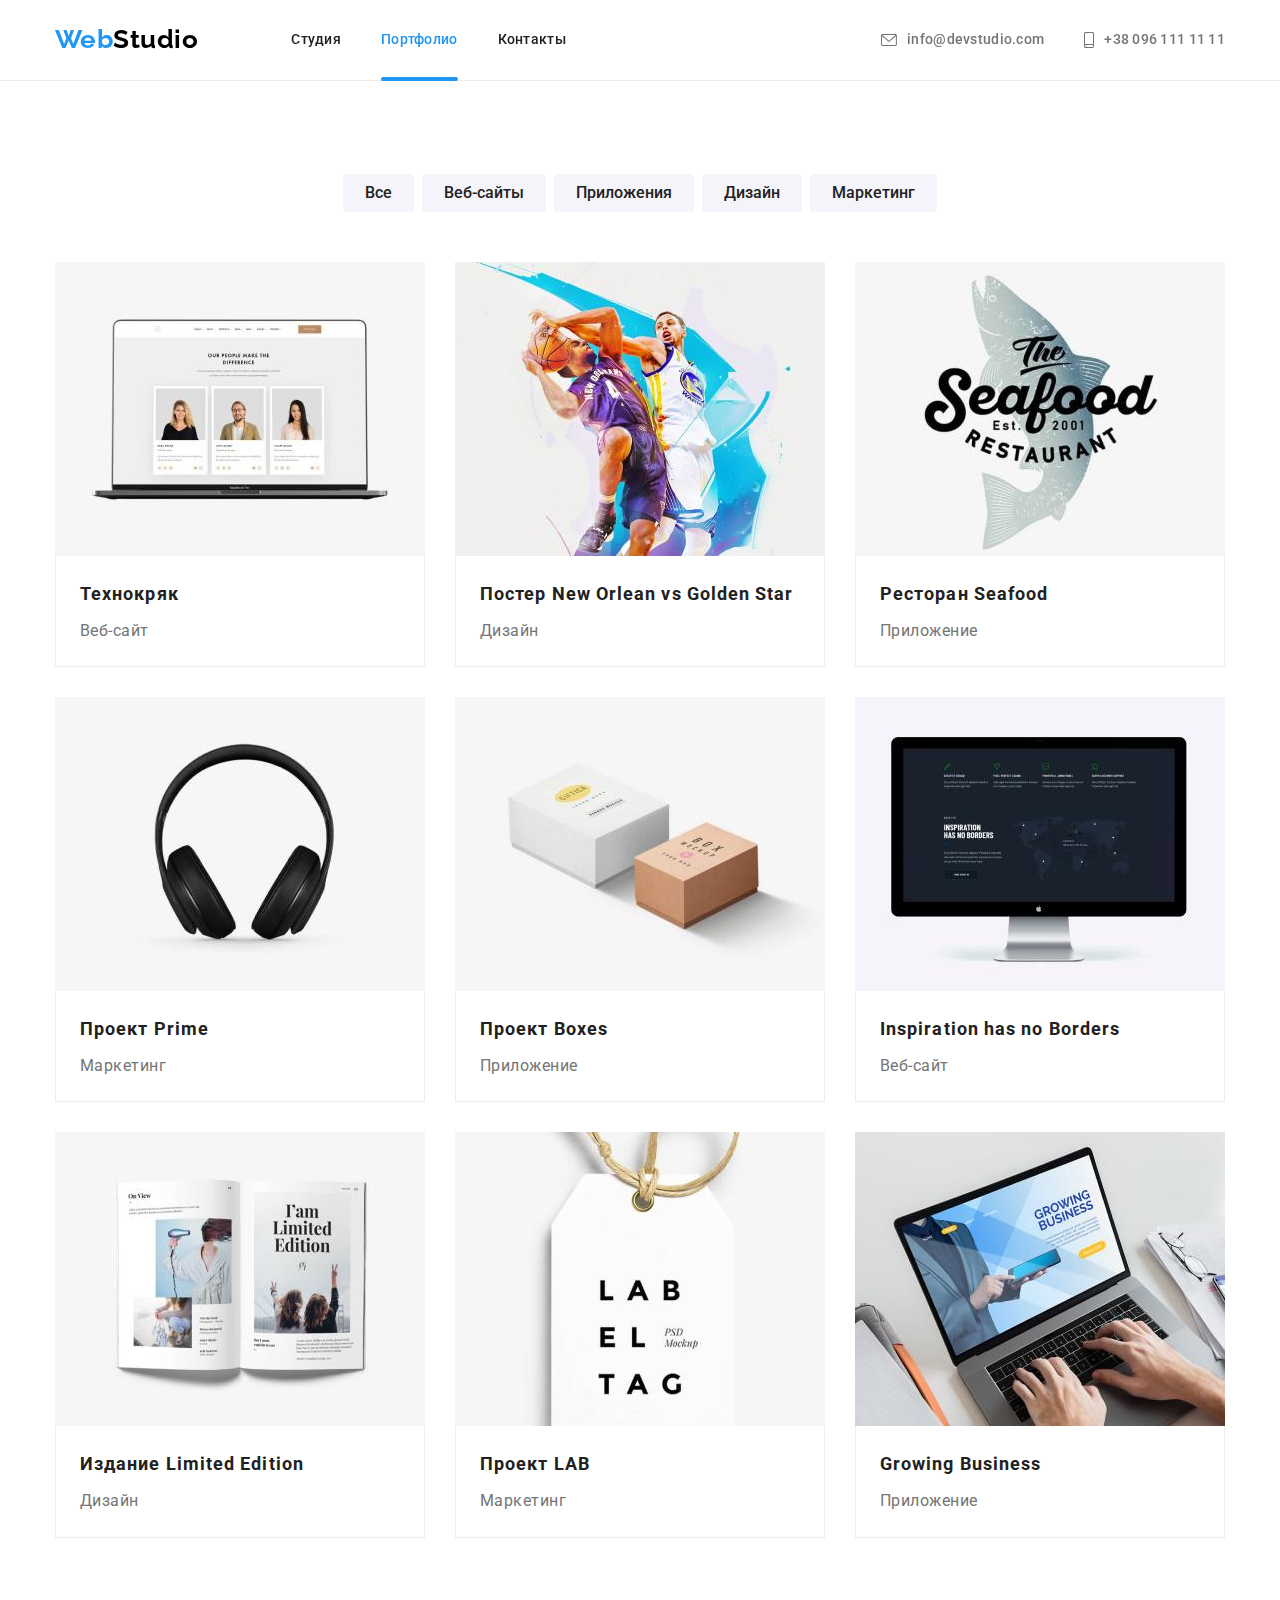
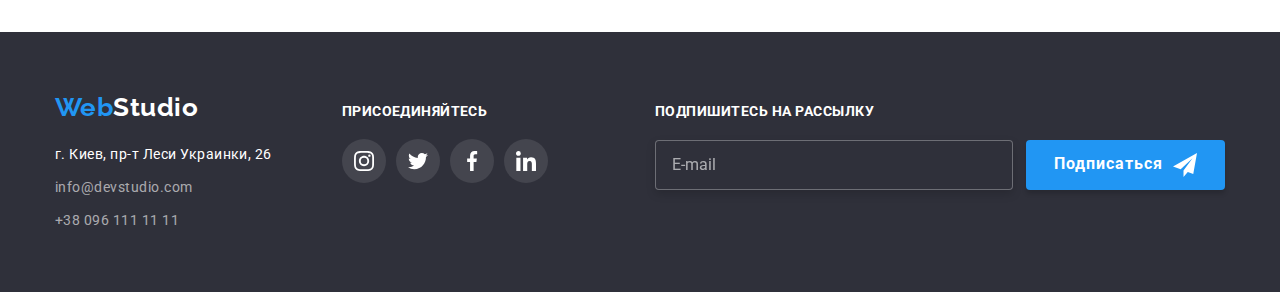
==== portfolio.html @ 8db992fd "Initial commit" ====
<!DOCTYPE html>
<html lang="ru">

<head>
    <meta charset="UTF-8" />
    <meta name="viewport" content="width=device-width, initial-scale=1.0" />
    <title>Web Studio</title>
    <!-- Сначала шрифт, потом нормализатор -->
    <link rel="stylesheet"
        href="https://fonts.googleapis.com/css2?family=Raleway:wght@700&family=Roboto:wght@400;500;700;900&display=swap">
    <link rel="stylesheet"
        href="https://cdnjs.cloudflare.com/ajax/libs/modern-normalize/1.0.0/modern-normalize.min.css" />
    <!-- Потом ваши стили -->
    <link rel="stylesheet" href="./css/common.css">
</head>

<body class="page">
    <!--шапка сайта-->
    <header class="header">
        <div class="container-section nav-section">
            <a href="/index.html" lang="en" class="logo"><span class="logo-span">Web</span>Studio</a>
            <nav class="nav-list">
                <ul class="list site-nav">
                    <li class=" nav-item"><a href="./index.html" class="link animation">Студия</a></li>
                    <li class=" nav-item"><a href="./portfolio.html" class="link animation  current">Портфолио</a></li>
                    <li class=" nav-item"><a href="#" class="link animation">Контакты</a></li>
                </ul>
            </nav>
            <ul class="list auth-nav">
                <li class=" auth-item">
                    <a href="mailto:info@devstudio.com" target="_blank" class="link animation ">
                        <svg class="nav-under-icon" width="16" height="12">
                            <use href="./images/icons.svg#icon-mail"></use>
                        </svg>info&#64devstudio.com</a>
                </li>
                <li class=" auth-item">
                    <a href="tel:+380961111111" target="_blank" class="link animation">
                        <svg class="nav-under-icon" width="10" height="16">
                            <use href="./images/icons.svg#icon-smartphone"></use>
                        </svg>+38 096 111 11 11</a>
                </li>
            </ul>
        </div>
    </header>
    <main>
        <!-- job-options -->
        <section class="job section">
            <!-- спрятать -->
            <h1 class="visually-hidden">job-options</h1>
            <div class="job container-section">
                <ul class="job-list list ">
                    <li class="job-icon"><button type="button"
                            class="button job-option port-btn-animation ">Все</button></li>
                    <li class="job-icon"><button type="button"
                            class="button job-option animation port-btn-animation">Веб-сайты</button>
                    </li>
                    <li class="job-icon"><button type="button"
                            class="button job-option animation port-btn-animation">Приложения</button>
                    </li>
                    <li class="job-icon"><button type="button"
                            class="button job-option animation port-btn-animation">Дизайн</button>
                    </li>
                    <li class="job-icon"><button type="button"
                            class="button job-option animation port-btn-animation">Маркетинг</button>
                    </li>
                </ul>
                <!-- развернутый список -->
                <ul class="job-full list ">
                    <li class="job-full-icon">
                        <a class="job-list-link" href="#">
                            <div class="job-action-thumb">
                                <img class="job-action-picture" src="./images/portfolio/9.jpg" alt="Технокряк"
                                    width="370" height="294">
                                <div class="job-action-product">
                                    <p class="job-action-text">
                                        Ресурс предлагает комплексные предложения с разным уровнем функционала и
                                        сервисов.
                                        Все это позволит посетителю получить
                                        исчерпывающие сведения о компании или частном лице.
                                    </p>
                                </div>
                            </div>
                            <div class="job-full-undertext job-before-fu">
                                <h2 class="job-list-title">Технокряк</h2>
                                <p class="job-list-text">Веб-сайт</p>
                            </div>
                        </a>
                    </li>
                    <li class="job-full-icon">
                        <a class="job-list-link" href="#">
                            <div class="job-action-thumb">
                                <img class="job-action-picture" src="./images/portfolio/1.jpg" alt="Технокряк"
                                    width="370" height="294">
                                <div class="job-action-product">
                                    <p class="job-action-text">
                                        Ресурс предлагает комплексные предложения с разным уровнем функционала и
                                        сервисов.
                                        Все это позволит посетителю получить
                                        исчерпывающие сведения о компании или частном лице.
                                    </p>
                                </div>
                            </div>
                            <div class="job-full-undertext">
                                <h2 class="job-list-title">Постер New Orlean vs Golden Star</h2>
                                <p class="job-list-text">Дизайн</p>
                            </div>
                        </a>
                    </li>
                    <li class="job-full-icon">
                        <a class="job-list-link" href="#">
                            <div class="job-action-thumb">
                                <img class="job-action-picture" src="./images/portfolio/2.jpg" alt="Технокряк"
                                    width="370" height="294">
                                <div class="job-action-product">
                                    <p class="job-action-text">
                                        Ресурс предлагает комплексные предложения с разным уровнем функционала и
                                        сервисов.
                                        Все это позволит посетителю получить
                                        исчерпывающие сведения о компании или частном лице.
                                    </p>
                                </div>
                            </div>
                            <div class="job-full-undertext">
                                <h2 class="job-list-title">Ресторан Seafood</h2>
                                <p class="job-list-text">Приложение</p>
                            </div>
                        </a>
                    </li>
                    <li class="job-full-icon">
                        <a class="job-list-link" href="#">
                            <div class="job-action-thumb">
                                <img class="job-action-picture" src="./images/portfolio/3.jpg" alt="Технокряк"
                                    width="370" height="294">
                                <div class="job-action-product">
                                    <p class="job-action-text">
                                        Ресурс предлагает комплексные предложения с разным уровнем функционала и
                                        сервисов.
                                        Все это позволит посетителю получить
                                        исчерпывающие сведения о компании или частном лице.
                                    </p>
                                </div>
                            </div>
                            <div class="job-full-undertext">
                                <h2 class="job-list-title">Проект Prime</h2>
                                <p class="job-list-text">Маркетинг</p>
                            </div>

                        </a>
                    </li>
                    <li class="job-full-icon">
                        <a class="job-list-link" href="#">
                            <div class="job-action-thumb">
                                <img class="job-action-picture" src="./images/portfolio/4.jpg" alt="Технокряк"
                                    width="370" height="294">
                                <div class="job-action-product">
                                    <span class="job-action-text">
                                        Ресурс предлагает комплексные предложения с разным уровнем функционала и
                                        сервисов.
                                        Все это позволит посетителю получить
                                        исчерпывающие сведения о компании или частном лице.
                                    </span>
                                </div>
                            </div>
                            <div class="job-full-undertext">
                                <h2 class="job-list-title">Проект Boxes</h2>
                                <p class="job-list-text">Приложение</p>
                            </div>

                        </a>
                    </li>
                    <li class="job-full-icon">
                        <a class="job-list-link" href="#">
                            <div class="job-action-thumb">
                                <img class="job-action-picture" src="./images/portfolio/5.jpg" alt="Технокряк"
                                    width="370" height="294">
                                <div class="job-action-product">
                                    <p class="job-action-text">
                                        Ресурс предлагает комплексные предложения с разным уровнем функционала и
                                        сервисов.
                                        Все это позволит посетителю получить
                                        исчерпывающие сведения о компании или частном лице.
                                    </p>
                                </div>
                            </div>
                            <div class="job-full-undertext">
                                <h2 class="job-list-title">Inspiration has no Borders</h2>
                                <p class="job-list-text">Веб-сайт</p>
                            </div>

                        </a>
                    </li>
                    <li class="job-full-icon">
                        <a class="job-list-link" href="#">
                            <div class="job-action-thumb">
                                <img class="job-action-picture" src="./images/portfolio/6.jpg" alt="Технокряк"
                                    width="370" height="294">
                                <div class="job-action-product">
                                    <p class="job-action-text">
                                        Ресурс предлагает комплексные предложения с разным уровнем функционала и
                                        сервисов.
                                        Все это позволит посетителю получить
                                        исчерпывающие сведения о компании или частном лице.
                                    </p>
                                </div>
                            </div>
                            <div class="job-full-undertext">
                                <h2 class="job-list-title">Издание Limited Edition</h2>
                                <p class="job-list-text">Дизайн</p>
                            </div>

                        </a>
                    </li>
                    <li class="job-full-icon">
                        <a class="job-list-link" href="#">
                            <div class="job-action-thumb">
                                <img class="job-action-picture" src="./images/portfolio/7.jpg" alt="Технокряк"
                                    width="370" height="294">
                                <div class="job-action-product">
                                    <p class="job-action-text">
                                        Ресурс предлагает комплексные предложения с разным уровнем функционала и
                                        сервисов.
                                        Все это позволит посетителю получить
                                        исчерпывающие сведения о компании или частном лице.
                                    </p>
                                </div>
                            </div>
                            <div class="job-full-undertext">
                                <h2 class="job-list-title">Проект LAB</h2>
                                <p class="job-list-text">Маркетинг</p>
                            </div>

                        </a>
                    </li>
                    <li class="job-full-icon">
                        <a class="job-list-link" href="#">
                            <div class="job-action-thumb">
                                <img class="job-action-picture" src="./images/portfolio/8.jpg" alt="Технокряк"
                                    width="370" height="294">
                                <div class="job-action-product">
                                    <p class="job-action-text">
                                        Ресурс предлагает комплексные предложения с разным уровнем функционала и
                                        сервисов.
                                        Все это позволит посетителю получить
                                        исчерпывающие сведения о компании или частном лице.
                                    </p>
                                </div>
                            </div>
                            <div class="job-full-undertext">
                                <h2 class="job-list-title">Growing Business</h2>
                                <p class="job-list-text">Приложение</p>
                            </div>

                        </a>
                    </li>
                </ul>
            </div>
        </section>
    </main>
    <footer class="footer">
        <div class="container-section footer-section">
            <div class="footer-adress-group">
                <a href="/index.html" lang="en" class="footer-logo"><span class="logo-span">Web</span>Studio</a>
                <address class="footer-adress">
                    <ul class="list">
                        <li class="footer-item"><a href="https://cutt.ly/HHQWCcf" rel="noopener noreferrer"
                                target="_blank" class="map adress">г.
                                Киев, пр-т Леси Украинки, 26</a></li>
                        <li class="footer-item"><a href="mailto:info@devstudio.com" target="_blank" lang="en"
                                class="adress">
                                info&#64devstudio.com
                            </a></li>
                        <li class="footer-item"><a href="tel:+380961111111" target="_blank" class="adress"> +38 096 111
                                11
                                11 </a></li>
                    </ul>
                </address>
            </div>
            <div class="footer-socials-group">
                <h2 class="footer-title">присоединяйтесь</h2>
                <ul class="socials-list list">
                    <li class="socials-item">
                        <a class="socials-link footer-link bg-animation" href="">
                            <svg class="socials-icon footer-icon" width="20" height="20">
                                <use href="./images/icons.svg#icon-instagram"></use>
                            </svg>
                        </a>
                    </li>
                    <li class="socials-item">
                        <a class="socials-link footer-link bg-animation" href="">
                            <svg class="socials-icon footer-icon" width="20" height="20">
                                <use href="./images/icons.svg#icon-twitter"></use>
                            </svg>
                        </a>
                    </li>
                    <li class="socials-item">
                        <a class="socials-link footer-link bg-animation" href="">
                            <svg class="socials-icon footer-icon" width="20" height="20">
                                <use href="./images/icons.svg#icon-facebook"></use>
                            </svg>
                        </a>
                    </li>
                    <li class="socials-item">
                        <a class="socials-link footer-link bg-animation" href="">
                            <svg class="socials-icon footer-icon" width="20" height="20">
                                <use href="./images/icons.svg#icon-linkedin"></use>
                            </svg>
                        </a>
                    </li>
                </ul>
            </div>
            <div class="action-form">
                <div class="action-form-field">
                    <label class="action-form-label" for="mail">Подпишитесь на рассылку</label>
                    <input class="action-form-mail" type="email" name="mail" id="mail" placeholder="E-mail">
                </div>
                <button class="action-form-btn bg-animation" type="submit">Подписаться</button>
            </div>
        </div>
    </footer>
</body>

</html>
---- css/common.css ----
:root {
  --main-text-color: #212121;
  --low-text-color: #757575;
  --accent-bgc: #2196f3;
  --button-hover: #188ce8;
  --accent-color: #ffffff;
  --team-bgc: #f5f4fa;
  --hero-footer-color: #2f303a;
  --header-top-collor: #c4c4c4;
  --border-job-icon: #eeeeee;
  --border-header: #ececec;
  --bgc-undericon: rgb(33, 150, 243);
  --action-portfolio-text: rgb(33, 150, 243, 0.9);
  --icon-cl: #afb1b8;

  --padding-top: 80px;

  --transition-timing-function: 500ms cubic-bezier(0.4, 0, 0.2, 1);
}

h1,
h2,
h3,
p {
  margin-top: 0;
  margin-bottom: 0;
}

img,
svg {
  display: block;
}
.page {
  color: var(--main-text-color);
  font-family: Roboto, sans-serif;
  letter-spacing: 0.03em;
  /* fixed position */
  padding-top: var(--padding-top);
}
.section {
  padding: 94px 0;
}
.container-section {
  padding: 0 15px;
  margin: 0 auto;

  width: 1200px;
  /* outline: 2px solid #188ce8; */
}

.list {
  list-style: none;
  padding: 0;
  margin: 0;
}

.button {
  border: 1px;
  cursor: pointer;
  border-radius: 4px;
  font-size: 16px;
}
.animation {
  transition: color var(--transition-timing-function);
}
.border-animation {
  transition: border-color var(--transition-timing-function);
}
.bg-animation {
  transition: background-color var(--transition-timing-function);
}
.svg-animation {
  transition: fill var(--transition-timing-function);
}

.port-btn-animation {
  transition: color var(--transition-timing-function), box-shadow var(--transition-timing-function),
    background-color var(--transition-timing-function);
}
/* header */
.header {
  border-bottom: 1px solid var(--border-header);

  /* position fixed try */
  position: fixed;
  min-width: var(--padding-top);
  left: 50%;
  top: 0;
  transform: translateX(-50%);
  width: 100%;
  z-index: 1;
  background-image: repeating-radial-gradient(
    circle,
    rgba(255, 255, 255, 0.4),
    rgba(255, 255, 255, 0.4) 20px,
    rgba(255, 255, 255, 0.3) 20px,
    rgba(255, 255, 255, 0.3) 40px
  );
  /* background-color: rgba(255, 255, 255, 0.5); */
}
.nav-section {
  display: flex;
  align-items: center;
  margin: 0 auto;
}

.logo {
  text-decoration: none;
  padding: 24px 0;
  margin-right: 93px;

  color: #000000;
  font-family: Raleway;
  font-weight: 700;
  font-size: 26px;
  line-height: 1.2;
}

.logo-span {
  color: var(--accent-bgc);
}

.site-nav {
  display: flex;
  margin: 0;
  padding: 22px 0;
}

.nav-item:not(:last-child),
.auth-item:not(:last-child) {
  margin-right: 40px;
}

.site-nav .link {
  position: relative;
  display: block;
  padding: 10px 0;

  color: var(--main-text-color);
  letter-spacing: 0.02em;
  font-weight: 500;
  font-size: 14px;
  line-height: 1.14;
  text-decoration: none;
}
.site-nav .link:hover,
.site-nav .link:focus {
  color: var(--accent-bgc);
}

.site-nav .link.current {
  color: var(--accent-bgc);
}

.site-nav .link.current::after {
  content: '';
  position: absolute;
  display: block;
  left: 0;
  bottom: -23px;

  width: 100%;
  height: 4px;
  border-radius: 2px;
  background-color: var(--accent-bgc);
}
.auth-nav {
  display: flex;
  margin: 0;
  margin-left: auto;
  padding: 22px 0;
}

.auth-nav .link {
  display: flex;
  align-items: center;
  padding: 10px 0;

  color: var(--low-text-color);
  letter-spacing: 0.02em;
  font-weight: 500;
  font-size: 14px;
  line-height: 1.14;
  text-decoration: none;
}

.nav-under-icon {
  display: block;
  margin-right: 10px;
  fill: currentColor;
}
.auth-nav .link:hover .nav-under-icon,
.auth-nav .link:focus .nav-under-icon {
  fill: var(--accent-bgc);
}
.auth-nav .link:hover,
.auth-nav .link:focus {
  color: var(--accent-bgc);
}

/* hero */

.hero {
  height: 600px;
  max-width: 1600px;
  margin: 0 auto;
  padding: 200px 0;
  background-color: var(--hero-footer-color);
  background-image: linear-gradient(to right, rgba(47, 48, 58, 0.4), rgba(47, 48, 58, 0.4)),
    url(../images/hero-img.jpg);
  background-position: center;
  background-size: cover;
}

.hero-title {
  width: 696px;
  margin: 0 auto;
  margin-bottom: 30px;

  color: var(--accent-color);
  font-weight: 900;
  font-size: 44px;
  line-height: 1.36;
  text-transform: uppercase;
  text-align: center;
}
.hero-button {
  display: flex;
  margin: 0 auto;
  text-align: center;
  position: relative;
  overflow: hidden;

  letter-spacing: 0.06em;
  padding: 10px 32px;
  padding-left: 0;
  color: var(--accent-color);
  background-color: var(--accent-bgc);
  font-weight: 700;
  line-height: 1.9;
}

.hero-button:hover,
.hero-button:focus {
  background-color: var(--button-hover);
}

.hero-button::before,
.hero-button::after {
  content: '';
  display: inline-block;
  transition: transform var(--transition-timing-function);

  width: 32px;
  height: 32px;
  background-size: contain;
  perspective: 600px;
}
.hero-button::before {
  background-image: url(../images/main-button-icons/hipster.svg);
  margin: 0 10px;
  transition-delay: 100ms;
  transform: translateY(0) rotateX(0);
}
.hero-button:hover::before,
.hero-button:focus::before {
  transform: translateY(-50px) rotateX(360deg);
}

.hero-button::after {
  position: absolute;
  top: 50%;
  left: 10px;
  transform: translateY(calc(-50% + 50px)) rotateX(0deg);
  background-image: url(../images/main-button-icons/grin.svg);
}

.hero-button:hover::after,
.hero-button:focus::after {
  transform: translateY(-50%) rotateX(360deg);
}
/* advanteges */
.advantages.section {
  padding-bottom: 0;
}
.advanteges-list {
  display: flex;
}

.advanteges-content:not(:first-child) {
  margin-left: 30px;
}

.advanteges-icon-box {
  display: flex;
  width: 270px;
  height: 120px;
  background: var(--team-bgc);
  border-radius: 4px;
  align-items: center;
  justify-content: center;
}
.advanteges-text-content {
  width: 270px;
  height: 130px;
  padding-top: 30px;
}

.advantages-title {
  font-size: 14px;
  line-height: 1.14;
  text-transform: uppercase;
  margin-bottom: 10px;
}

.advantages-text {
  color: var(--low-text-color);
  font-size: 14px;
  line-height: 1.7;
}

/* activity */
.activity.section {
  margin-top: 0;
}
.activity .container-section {
  flex-wrap: wrap;
  margin: 0 auto;
}
.activity.section-title {
  font-size: 36px;
  line-height: 1.17;
  text-align: center;
  margin-bottom: 50px;
}
.activity .list {
  display: flex;
}

.activity-li {
  width: 370px;
  height: 294px;
  position: relative;
}
.activity-li:not(:last-child) {
  margin-right: 30px;
}

.activity-action-thumb {
  display: flex;
  justify-content: center;
  position: absolute;
  left: 0;
  bottom: 0;
  width: 370px;
  height: 70px;
  padding: 27px 82px;

  background: rgba(47, 48, 58, 0.8);
}
.activity-action-text {
  font-weight: 700;
  font-size: 14px;
  line-height: 1.14;
  text-align: center;
  letter-spacing: 0.03em;
  text-transform: uppercase;

  color: var(--accent-color);
}
/* team */

.team.section {
  background-color: var(--team-bgc);
}

.team-title {
  text-align: center;
  margin: 0 auto 50px;
  font-size: 36px;
  line-height: 1.17;
}

.team-list {
  display: flex;
}
.team-item {
  box-shadow: 0px 1px 3px rgba(0, 0, 0, 0.12), 0px 1px 1px rgba(0, 0, 0, 0.14),
    0px 2px 1px rgba(0, 0, 0, 0.2);
  border-radius: 0px 0px 4px 4px;
}
.team-item:not(:last-child) {
  margin-right: 30px;
}
.team-under-img {
  padding: 30px 0;
  background-color: var(--accent-color);
}
.team-second-title {
  margin-bottom: 10px;
  font-weight: 500;
  font-size: 16px;
  line-height: 1.19;
  text-align: center;
}

.team-text {
  color: var(--low-text-color);
  font-size: 16px;
  line-height: 1.19;
  text-align: center;
  margin-bottom: 16px;
}
.socials-list {
  display: flex;
  align-items: center;
  justify-content: center;
}
.socials-item:not(:first-child) {
  margin-left: 10px;
}
.socials-link {
  display: flex;
  align-items: center;
  justify-content: center;

  width: 44px;
  height: 44px;
  border-radius: 50%;
}
.team-link:hover,
.team-link:focus {
  background-color: var(--bgc-undericon);
}
.team-icon {
  fill: var(--icon-cl);
}
.team-link:hover .team-icon,
.team-link:focus .team-icon {
  fill: var(--accent-color);
}

/* our-client-section */

.our-client-title {
  font-weight: 700;
  font-size: 36px;
  line-height: 1.17;
  text-align: center;
  letter-spacing: 0.03em;
  color: var(--main-text-color);

  margin-bottom: 50px;
}
.our-client-list {
  display: flex;
  align-items: center;
}
.our-client-item {
  flex-basis: calc((100% - 5 * 30px / 6));
  height: 92px;
}
.our-client-item:not(:first-child) {
  margin-left: 30px;
}
.our-client-link {
  display: flex;
  justify-content: center;
  align-items: center;

  width: 100%;
  height: 100%;

  border: 1px solid var(--icon-cl);
  border-radius: 4px;
}
.our-client-link:hover,
.our-client-link:focus {
  border-color: var(--bgc-undericon);
}

.our-client-icon {
  fill: var(--icon-cl);
}
.our-client-link:hover .our-client-icon,
.our-client-link:focus .our-client-icon {
  fill: var(--bgc-undericon);
}

/* footer */

.footer {
  padding: 60px 0;
  color: var(--accent-color);
  background-color: var(--hero-footer-color);
}
.footer-section {
  display: flex;
  align-items: baseline;
}
.footer-adress-group {
  margin-right: 70px;
}
.footer-logo {
  color: var(--accent-color);
  font-family: Raleway;
  font-weight: 700;
  font-size: 26px;
  line-height: 1.2;
  text-decoration: none;
}

.footer-adress {
  margin-top: 20px;
}

.logo-span {
  color: var(--accent-bgc);
}

.adress {
  color: rgba(255, 255, 255, 0.6);
  text-decoration: none;
  font-style: normal;
  font-size: 14px;
  line-height: 1.7;
}
.map.adress {
  color: var(--accent-color);
}

.footer-title {
  color: var(--accent-color);
  font-weight: 700;
  font-size: 14px;
  line-height: 16px;
  letter-spacing: 0.03em;
  text-transform: uppercase;

  margin-bottom: 20px;
}
.footer-item:not(:last-child) {
  margin-bottom: 9px;
}
.footer-link {
  background-color: rgba(255, 255, 255, 0.1);
}
.footer-link:hover,
.footer-link:focus {
  background-color: var(--bgc-undericon);
}
.footer-icon {
  fill: var(--accent-color);
}
/* footer action field  */

.action-form {
  position: relative;
  width: 570px;
  height: 86px;
  margin-left: auto;
}

.action-form-field {
  display: flex;
  flex-direction: column;
  font-weight: 700;
  font-size: 14px;
  line-height: 1.14;
  text-transform: uppercase;

  color: var(--accent-color);
}

.action-form-label {
  margin-bottom: 20px;
}

.action-form-mail {
  width: 358px;
  height: 50px;
  padding: 15px 0 15px 16px;
  background-color: var(--hero-footer-color);
  color: rgba(255, 255, 255, 0.6);
  border: 1px solid rgba(255, 255, 255, 0.3);
  filter: drop-shadow(0px 4px 4px rgba(0, 0, 0, 0.15));
  border-radius: 4px;
  cursor: pointer;
}

.action-form-mail::placeholder {
  font-size: 16px;
  line-height: 1.25;
  color: rgba(255, 255, 255, 0.6);
}

.action-form-btn {
  display: flex;
  position: absolute;
  align-items: center;
  text-align: center;
  cursor: pointer;
  bottom: 0;
  right: 0;

  height: 50px;
  padding: 10px 28px;

  font-weight: 700;
  font-size: 16px;
  line-height: 1.8;
  letter-spacing: 0.06em;
  color: var(--accent-color);
  background-color: var(--accent-bgc);
  box-shadow: 0px 4px 4px rgba(0, 0, 0, 0.15);
  border-radius: 4px;
  border: 1px;
}

.action-form-btn:hover,
.action-form-btn:focus {
  background-color: var(--button-hover);

  transition: var(--transition-timing-function);
}

.action-form-btn::after {
  content: '';
  display: inline-block;
  background-image: url(../images/modal-theme-icons/icon-send.svg);
  width: 24px;
  height: 24px;
  fill: var(--accent-color);
  background-size: contain;
  margin-left: 10px;
}
/* backdrop */

.backdrop {
  position: fixed;
  z-index: 1;
  top: 0;
  left: 0;
  opacity: 1;

  width: 100%;
  height: 100%;
  background: rgba(0, 0, 0, 0.3);
  transition: opacity var(--transition-timing-function);
}
.backdrop.is-hidden {
  opacity: 0;
  pointer-events: none;
}
.backdrop.is-hidden .modal {
  transform: translate(-150%, -100%) scale(0.4) rotateZ(0deg);
  opacity: 0;
}
.modal {
  position: absolute;
  top: 50%;
  left: 50%;
  opacity: 1;
  padding: 40px;
  transform: translate(-50%, -50%) scale(1) rotateZ(360deg);

  width: 528px;
  height: 581px;
  background-color: var(--accent-color);

  transition: transform var(--transition-timing-function), opacity var(--transition-timing-function);
}

.modal-close-btn {
  display: block;
  position: absolute;
  top: 8px;
  right: 8px;
  width: 30px;
  height: 30px;
  padding: 0;
  margin: 0;

  border-radius: 50%;
  border: 1px solid rgba(0, 0, 0, 0.1);

  background-color: var(--accent-color);
  transition: var(--transition-timing-function);
  cursor: pointer;
  text-align: center;
}

.close-btn-icon {
  transition: var(--transition-timing-function);
  margin: 0 auto;
}

.modal-close-btn:hover .close-btn-icon,
.modal-close-btn:focus .close-btn-icon {
  fill: var(--accent-bgc);
}

.modal-title {
  font-size: 20px;
  line-height: 1.15;
  text-align: center;
  letter-spacing: 0.03em;

  color: var(--main-text-color);
  padding-bottom: 12px;
}

.form {
  width: 100%;
}

.form-field {
  display: flex;
  position: relative;
  flex-direction: column;
  margin-bottom: 10px;
}

.form-field .form-label {
  margin-bottom: 4px;

  font-size: 12px;
  line-height: 1.16;

  letter-spacing: 0.01em;
  color: var(--low-text-color);
}

.form-field .form-input {
  height: 40px;
  margin: 0;
  padding: 6px 10px;
  padding-left: 40px;
  font-size: 12px;
  line-height: 1.16;
  letter-spacing: 0.01em;
  color: var(--low-text-color);
  border: 1px solid rgba(33, 33, 33, 0.2);
  border-radius: 4px;
  cursor: pointer;
}

.form-field .form-input:hover,
.form-field .form-input:focus {
  border-color: var(--accent-bgc);
  transition: var(--transition-timing-function);
}

.form-field .form-input:hover + .form-icon,
.form-field .form-input:focus + .form-icon {
  fill: var(--accent-bgc);
  transition: var(--transition-timing-function);
}
.form-field .form-input::placeholder {
  opacity: 0.5;
}

.form-icon {
  display: inline-block;
  position: absolute;
  top: 50%;
  left: 12px;
}

.comment-field {
  margin-bottom: 25px;
}

.comment-field .form-input {
  height: 120px;
  padding: 10px;
}

.comment-field .form-input::placeholder {
  padding-left: 16px;
}

.agreements-field {
  margin-bottom: 25px;
}

.agreements-label {
  display: flex;
  align-items: center;

  font-size: 14px;
  line-height: 1.71;
  letter-spacing: 0.03em;
  color: var(--low-text-color);
}

.agreements-link {
  color: var(--accent-bgc);
  margin-left: 5px;
}

.form-accept-icon {
  display: inline-block;
  width: 15px;
  height: 15px;
  border: 2px solid var(--main-text-color);
  border-radius: 4px;
  margin-right: 7px;
  transition: var(--transition-timing-function);
}

.form-checkbox {
  position: absolute;
  white-space: nowrap;
  width: 1px;
  height: 1px;
  overflow: hidden;
  border: 0;
  padding: 0;
  clip: rect(0 0 0 0);
  clip-path: inset(50%);
  margin: -1px;
  /* display: block;
  appearance: none;
  position: absolute; */
}

.form-checkbox:checked + .form-accept-icon {
  background-image: url(../images/modal-theme-icons/icon-check.svg);
  background-size: contain;
  background-origin: border-box;
  border-color: transparent;
  transform: scale(1.2);
}

.modal-btn {
  display: flex;
  margin: 0 auto;
  align-items: center;
  text-align: center;
  padding: 10px 55px;

  background: var(--accent-bgc);
  box-shadow: 0px 4px 4px rgba(0, 0, 0, 0.15);
  border-radius: 4px;
  border: 1px;
  cursor: pointer;

  font-weight: 700;
  font-size: 16px;
  line-height: 1.8;
  letter-spacing: 0.06em;
  color: var(--accent-color);
}

.modal-btn:hover,
.modal-btn:focus {
  background-color: var(--button-hover);
  transition: var(--transition-timing-function);
}

textarea {
  resize: none;
}
/* Page 2 */
/* job options */

.job-list {
  display: flex;

  justify-content: center;
  margin-bottom: 50px;
}
.job-icon:not(:last-child) {
  margin-right: 8px;
}
.job-option {
  padding: 6px 22px;
  color: var(--main-text-color);
  background-color: var(--team-bgc);
  font-weight: 500;
  line-height: 1.6;
}
.job-option:hover,
.job-option:focus {
  color: var(--accent-color);
  background-color: var(--accent-bgc);
  box-shadow: 0px 3px 1px rgba(0, 0, 0, 0.1), 0px 1px 2px rgba(0, 0, 0, 0.08),
    0px 2px 2px rgba(0, 0, 0, 0.12);
}

.job-full {
  margin-top: 0;
  margin-bottom: 0;
  padding: 0;
  display: flex;
  flex-wrap: wrap;
}
.job-full-icon {
  width: 370px;
  margin-right: 30px;
  margin-bottom: 30px;
}
.job-full-icon:nth-child(3n) {
  margin-right: 0;
}
.job-full-icon:nth-last-child(-n + 3) {
  margin-bottom: 0;
}
.job-list-link {
  display: block;
  text-decoration: none;
  transition: box-shadow var(--transition-timing-function);
}
.job-list-link:hover,
.job-list-link:focus {
  box-shadow: 0px 1px 1px rgba(0, 0, 0, 0.12), 0px 4px 4px rgba(0, 0, 0, 0.06),
    1px 4px 6px rgba(0, 0, 0, 0.16);
}

.job-action-thumb {
  position: relative;
  overflow: hidden;
  perspective: 600px;
}
.job-action-picture {
  transform: rotateX(0);
  transition: transform 500ms linear;
}

.job-list-link:hover .job-action-picture,
.job-list-link:focus .job-action-picture {
  transform: rotateX(360deg);
}

.job-action-product {
  position: absolute;
  justify-content: center;
  left: 0;
  bottom: 0;
  pointer-events: none;

  width: 100%;
  height: 100%;
  padding: 63px 24px;
  background: var(--action-portfolio-text);

  opacity: 0;
  transform: translateY(100%);
  transition: transform var(--transition-timing-function) 250ms,
    opacity var(--transition-timing-function) 250ms;
}
.job-list-link:hover .job-action-product,
.job-list-link:focus .job-action-product {
  transform: translateY(0);
  opacity: 1;
}
.job-action-text {
  font-weight: 400;
  font-size: 18px;
  line-height: 1.56;

  letter-spacing: 0.03em;

  color: var(--accent-color);
  opacity: 0;
  transition: opacity var(--transition-timing-function) 500ms;
}

.job-list-link:hover .job-action-text,
.job-list-link:focus .job-action-text {
  opacity: 1;
}
.job-full-undertext {
  border: 1px solid var(--border-job-icon);
  border-top: 0;
  padding: 20px 24px;
}

.job-list-title {
  margin-bottom: 4px;
  letter-spacing: 0.06em;
  color: var(--main-text-color);
  font-size: 18px;
  line-height: 2;
}

.job-list-text {
  color: var(--low-text-color);
  font-size: 16px;
  line-height: 1.9;
}

/* hidden fix */

.visually-hidden {
  position: absolute;
  white-space: nowrap;
  width: 1px;
  height: 1px;
  overflow: hidden;
  border: 0;
  padding: 0;
  clip: rect(0 0 0 0);
  clip-path: inset(50%);
  margin: -1px;
}
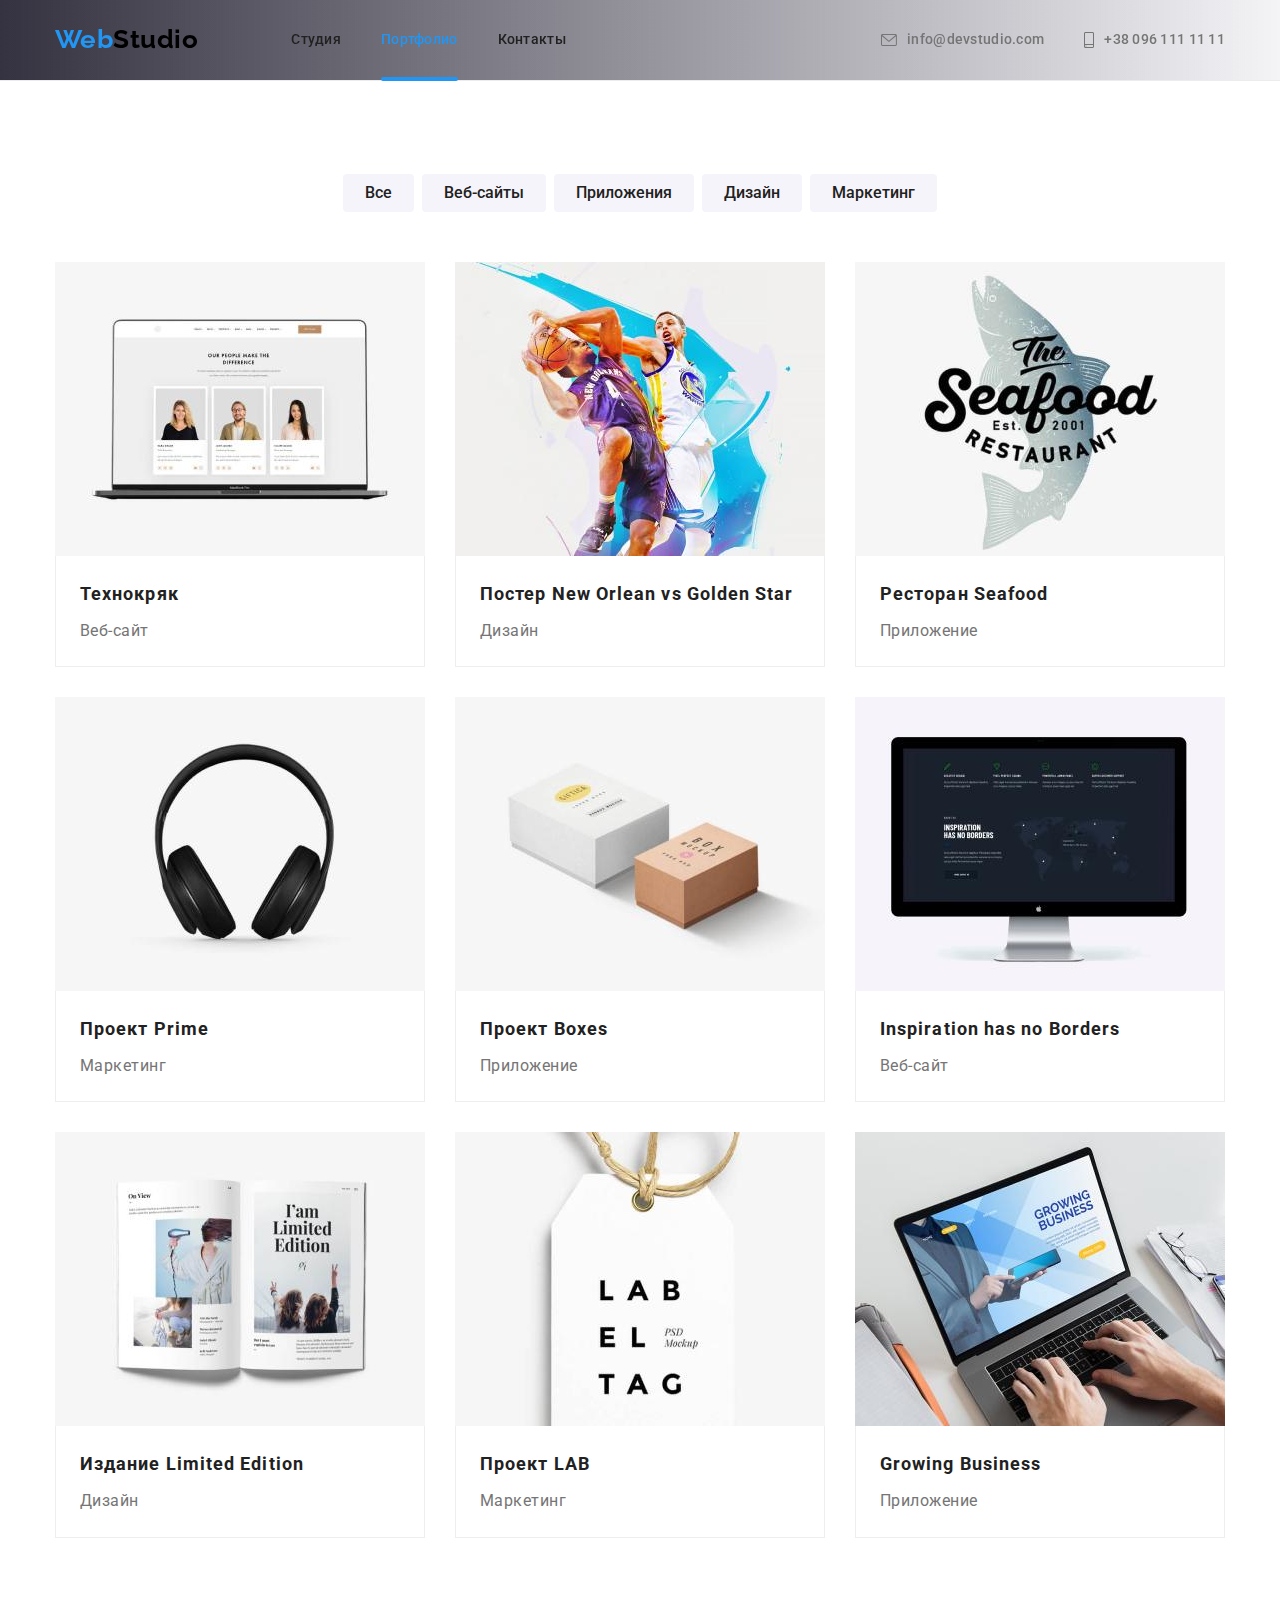
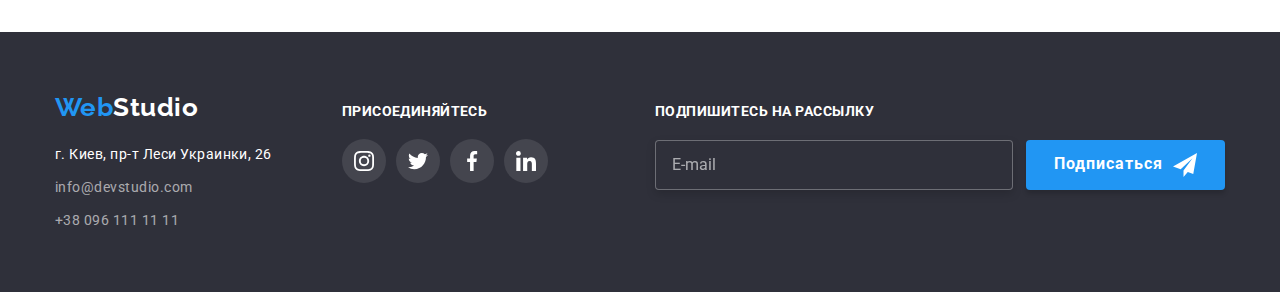
==== commit 676534d2: "yes" ====
--- a/portfolio.html
+++ b/portfolio.html
@@ -28,14 +28,14 @@
             </nav>
             <ul class="list auth-nav">
                 <li class=" auth-item">
-                    <a href="mailto:info@devstudio.com" target="_blank" class="link animation ">
+                    <a href="mailto:info@devstudio.com" target="_blank" class="link animation">
                         <svg class="nav-under-icon" width="16" height="12">
                             <use href="./images/icons.svg#icon-mail"></use>
                         </svg>info&#64devstudio.com</a>
                 </li>
                 <li class=" auth-item">
                     <a href="tel:+380961111111" target="_blank" class="link animation">
-                        <svg class="nav-under-icon" width="10" height="16">
+                        <svg class="nav-under-icon " width="10" height="16">
                             <use href="./images/icons.svg#icon-smartphone"></use>
                         </svg>+38 096 111 11 11</a>
                 </li>
--- a/css/common.css
+++ b/css/common.css
@@ -89,14 +89,7 @@
   transform: translateX(-50%);
   width: 100%;
   z-index: 1;
-  background-image: repeating-radial-gradient(
-    circle,
-    rgba(255, 255, 255, 0.4),
-    rgba(255, 255, 255, 0.4) 20px,
-    rgba(255, 255, 255, 0.3) 20px,
-    rgba(255, 255, 255, 0.3) 40px
-  );
-  /* background-color: rgba(255, 255, 255, 0.5); */
+  background: linear-gradient(to right, rgba(31, 28, 44, 0.9), rgba(146, 141, 171, 0.1));
 }
 .nav-section {
   display: flex;
@@ -187,7 +180,8 @@
 .nav-under-icon {
   display: block;
   margin-right: 10px;
-  fill: currentColor;
+  fill: var(--low-text-color);
+  transition: fill var(--transition-timing-function);
 }
 .auth-nav .link:hover .nav-under-icon,
 .auth-nav .link:focus .nav-under-icon {
@@ -206,10 +200,51 @@
   margin: 0 auto;
   padding: 200px 0;
   background-color: var(--hero-footer-color);
-  background-image: linear-gradient(to right, rgba(47, 48, 58, 0.4), rgba(47, 48, 58, 0.4)),
-    url(../images/hero-img.jpg);
+  animation-name: changeBgGradient;
+  animation-iteration-count: infinite;
+  animation-timing-function: ease-in-out;
+  animation-duration: 2000ms;
+  animation-direction: alternate;
+
   background-position: center;
   background-size: cover;
+}
+
+@keyframes changeBgGradient {
+  0% {
+    background-image: linear-gradient(to right, rgba(47, 48, 58, 0.4), rgba(47, 48, 58, 0.4)),
+      url(../images/hero-img.jpg);
+  }
+
+  40% {
+    background-image: linear-gradient(to right, rgba(47, 48, 58, 0.4), rgba(47, 48, 58, 0.4)),
+      url(../images/hero-img.jpg);
+  }
+
+  45% {
+    background-image: linear-gradient(to right, rgba(255, 255, 255, 0.1), rgba(47, 48, 58, 0.4)),
+      url(../images/hero-img.jpg);
+  }
+
+  50% {
+    background-image: linear-gradient(to right, rgba(255, 255, 255, 0.1), rgba(255, 255, 255, 0.1)),
+      url(../images/hero-img.jpg);
+  }
+
+  55% {
+    background-image: linear-gradient(to right, rgba(47, 48, 58, 0.4), rgba(255, 255, 255, 0.1)),
+      url(../images/hero-img.jpg);
+  }
+
+  60% {
+    background-image: linear-gradient(to right, rgba(47, 48, 58, 0.4), rgba(47, 48, 58, 0.4)),
+      url(../images/hero-img.jpg);
+  }
+
+  100% {
+    background-image: linear-gradient(to right, rgba(47, 48, 58, 0.4), rgba(47, 48, 58, 0.4)),
+      url(../images/hero-img.jpg);
+  }
 }
 
 .hero-title {
@@ -224,12 +259,12 @@
   text-transform: uppercase;
   text-align: center;
 }
+
 .hero-button {
   display: flex;
   margin: 0 auto;
   text-align: center;
   position: relative;
-  overflow: hidden;
 
   letter-spacing: 0.06em;
   padding: 10px 32px;
@@ -245,7 +280,43 @@
   background-color: var(--button-hover);
 }
 
-.hero-button::before,
+.hero-button::before {
+  content: '';
+  margin: 3px 10px 0;
+
+  background-image: url(../images/modal-theme-icons/icon-send.svg);
+  width: 24px;
+  height: 24px;
+  background-size: contain;
+  transform: translate(0, 0) scale(1);
+  transition: transform var(--transition-timing-function);
+}
+
+.hero-button:hover::before,
+.hero-button:focus::before {
+  animation: changeIconPosition 2000ms ease;
+}
+
+@keyframes changeIconPosition {
+  0% {
+    transform: translate(0, 0) scale(1);
+  }
+
+  50% {
+    transform: translate(50px, -50px) scale(0.1);
+    opacity: 0;
+  }
+
+  60% {
+    transform: translate(-50px, 50px) scale(2);
+    opacity: 0;
+  }
+
+  100% {
+    transform: translate(0, 0) scale(1);
+  }
+}
+/* .hero-button::before,
 .hero-button::after {
   content: '';
   display: inline-block;
@@ -278,7 +349,7 @@
 .hero-button:hover::after,
 .hero-button:focus::after {
   transform: translateY(-50%) rotateX(360deg);
-}
+} */
 /* advanteges */
 .advantages.section {
   padding-bottom: 0;
@@ -385,13 +456,42 @@
   display: flex;
 }
 .team-item {
-  box-shadow: 0px 1px 3px rgba(0, 0, 0, 0.12), 0px 1px 1px rgba(0, 0, 0, 0.14),
+  /* box-shadow: 0px 1px 3px rgba(0, 0, 0, 0.12), 0px 1px 1px rgba(0, 0, 0, 0.14),
     0px 2px 1px rgba(0, 0, 0, 0.2);
-  border-radius: 0px 0px 4px 4px;
+  border-radius: 0px 0px 4px 4px; */
 }
 .team-item:not(:last-child) {
   margin-right: 30px;
 }
+
+.team-item-shadow {
+  width: 270px;
+  height: 428px;
+  position: relative;
+  z-index: 0;
+}
+
+.team-item-shadow:before,
+.team-item-shadow:after {
+  position: absolute;
+  z-index: -1;
+  content: '';
+  bottom: 20px;
+  left: 10px;
+  width: 50%;
+  top: 90%;
+  background-color: #212121;
+  max-width: 270px;
+  box-shadow: 0px 16px 10px rgba(0, 0, 0, 0.5);
+  transform: rotate(-3deg);
+}
+
+.team-item-shadow:after {
+  transform: rotate(3deg);
+  right: 10px;
+  left: auto;
+}
+
 .team-under-img {
   padding: 30px 0;
   background-color: var(--accent-color);
@@ -627,12 +727,40 @@
 .action-form-btn::after {
   content: '';
   display: inline-block;
-  background-image: url(../images/modal-theme-icons/icon-send.svg);
+
   width: 24px;
   height: 24px;
-  fill: var(--accent-color);
+  background-image: url(../images/modal-theme-icons/icon-send.svg);
   background-size: contain;
   margin-left: 10px;
+
+  transform: translate(0, 0) scale(1);
+  transition: transform var(--transition-timing-function);
+}
+
+.action-form-btn:hover::after,
+.action-form-btn:focus::after {
+  animation: changeIconPosition 2000ms ease;
+}
+
+@keyframes changeIconPosition {
+  0% {
+    transform: translate(0, 0) scale(1);
+  }
+
+  50% {
+    transform: translate(50px, -50px) scale(0.1);
+    opacity: 0;
+  }
+
+  60% {
+    transform: translate(-50px, 50px) scale(2);
+    opacity: 0;
+  }
+
+  100% {
+    transform: translate(0, 0) scale(1);
+  }
 }
 /* backdrop */
 
@@ -734,8 +862,7 @@
 .form-field .form-input {
   height: 40px;
   margin: 0;
-  padding: 6px 10px;
-  padding-left: 40px;
+  padding: 6px 10px 6px 40px;
   font-size: 12px;
   line-height: 1.16;
   letter-spacing: 0.01em;
@@ -801,12 +928,13 @@
 
 .form-accept-icon {
   display: inline-block;
-  width: 15px;
-  height: 15px;
+  /* width: 15px;
+  height: 15px; */
   border: 2px solid var(--main-text-color);
   border-radius: 4px;
   margin-right: 7px;
   transition: var(--transition-timing-function);
+  transform: scale(1);
 }
 
 .form-checkbox {
@@ -820,18 +948,22 @@
   clip: rect(0 0 0 0);
   clip-path: inset(50%);
   margin: -1px;
-  /* display: block;
-  appearance: none;
-  position: absolute; */
 }
 
 .form-checkbox:checked + .form-accept-icon {
+  background-color: var(--accent-bgc);
+  border-color: transparent;
+  transform: scale(1.2);
+}
+
+/* .form-checkbox:checked + .form-accept-icon {
   background-image: url(../images/modal-theme-icons/icon-check.svg);
   background-size: contain;
   background-origin: border-box;
   border-color: transparent;
   transform: scale(1.2);
-}
+  opacity: 1;
+} */
 
 .modal-btn {
   display: flex;
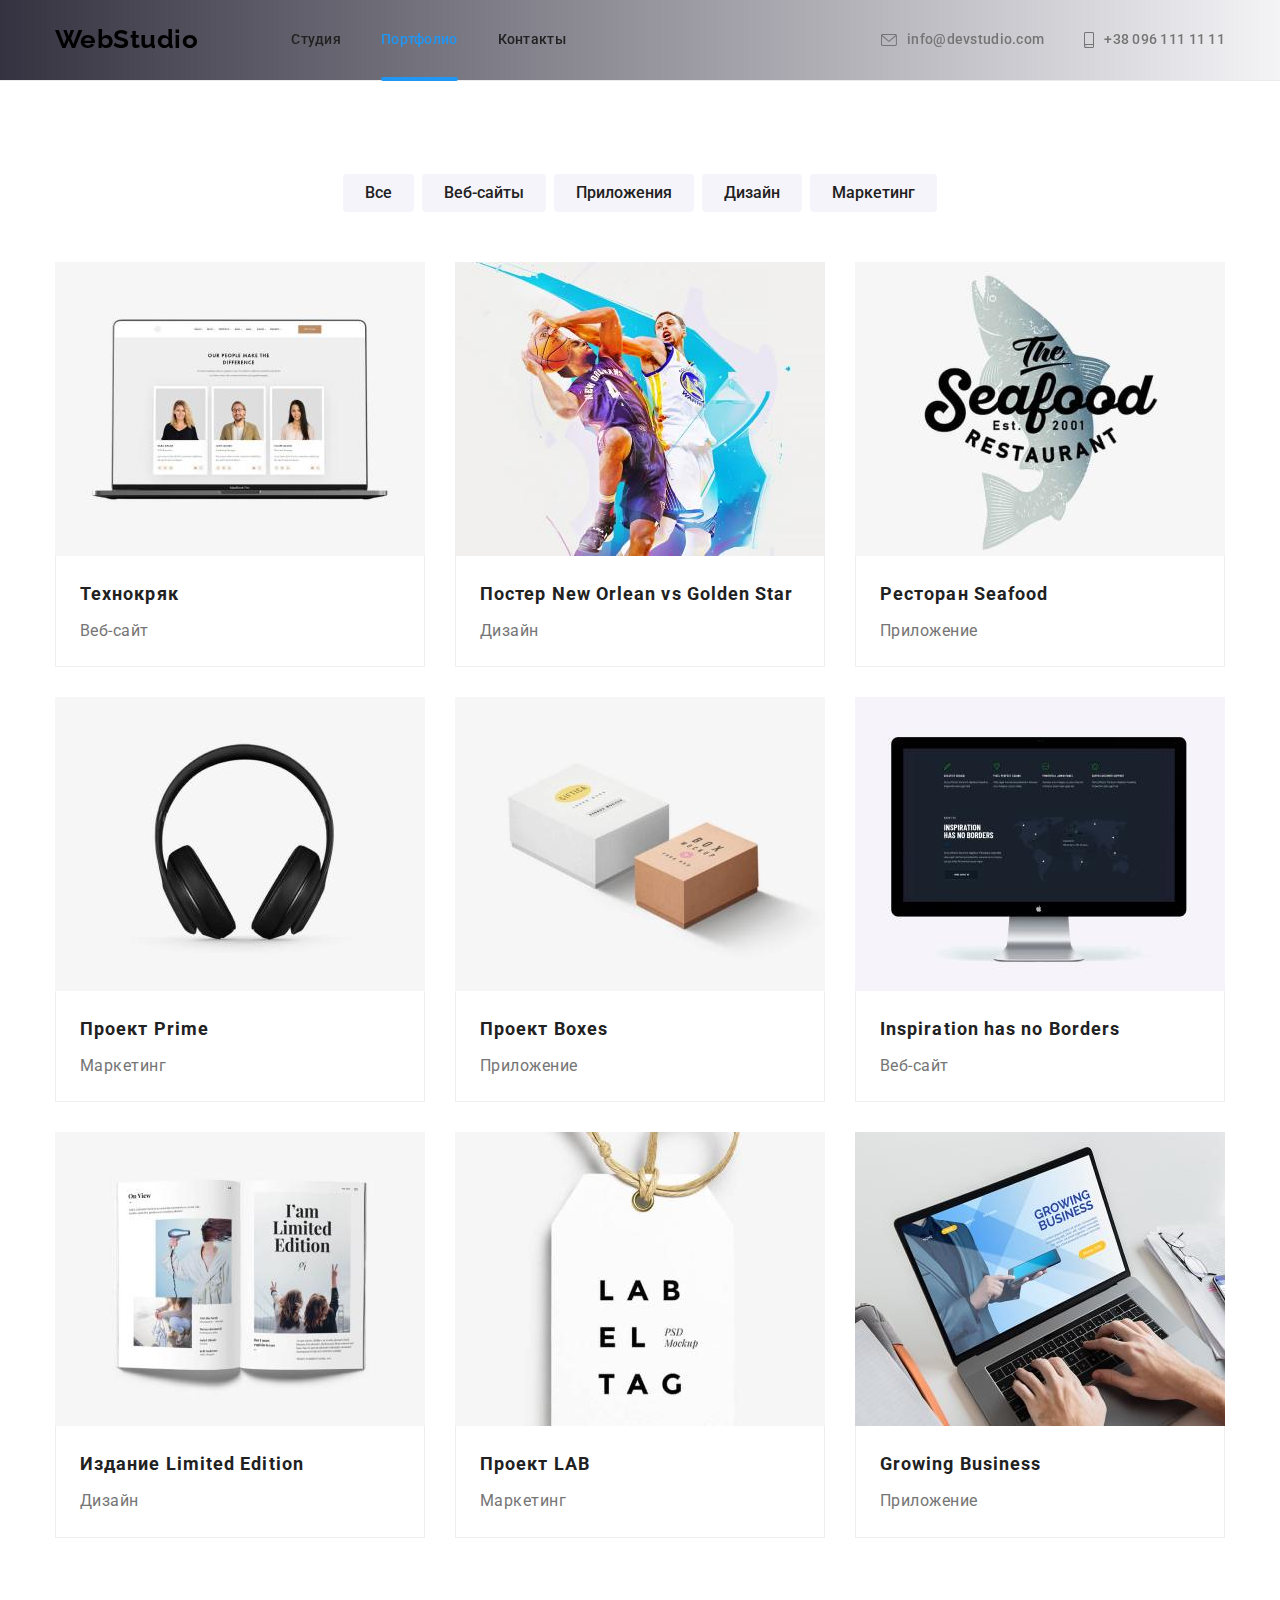
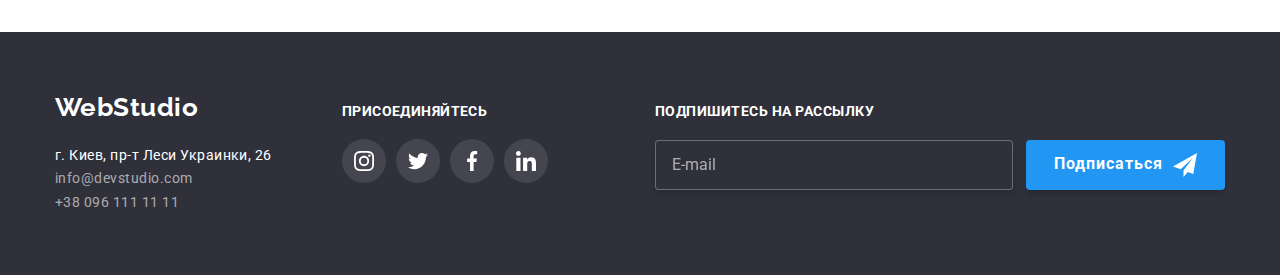
==== commit bf045e60: "s" ====
--- a/portfolio.html
+++ b/portfolio.html
@@ -17,25 +17,27 @@
 <body class="page">
     <!--шапка сайта-->
     <header class="header">
-        <div class="container-section nav-section">
-            <a href="/index.html" lang="en" class="logo"><span class="logo-span">Web</span>Studio</a>
-            <nav class="nav-list">
-                <ul class="list site-nav">
-                    <li class=" nav-item"><a href="./index.html" class="link animation">Студия</a></li>
-                    <li class=" nav-item"><a href="./portfolio.html" class="link animation  current">Портфолио</a></li>
-                    <li class=" nav-item"><a href="#" class="link animation">Контакты</a></li>
+        <div class="container header__container">
+            <a href="/index.html" lang="en" class="logo"><span class="logo__accent">Web</span>Studio</a>
+            <nav class="navigation">
+                <ul class="list navigation__list">
+                    <li class=" navigation__item"><a href="./index.html" class="navigation__link">Студия</a>
+                    </li>
+                    <li class=" navigation__item"><a href="./portfolio.html"
+                            class="navigation__link navigation__link--current">Портфолио</a></li>
+                    <li class=" navigation__item"><a href="#" class="navigation__link">Контакты</a></li>
                 </ul>
             </nav>
-            <ul class="list auth-nav">
-                <li class=" auth-item">
-                    <a href="mailto:info@devstudio.com" target="_blank" class="link animation">
-                        <svg class="nav-under-icon" width="16" height="12">
+            <ul class="list contacts">
+                <li class=" contacts__item">
+                    <a href="mailto:info@devstudio.com" target="_blank" class="contacts__link ">
+                        <svg class="contacts__icon" width="16" height="12">
                             <use href="./images/icons.svg#icon-mail"></use>
                         </svg>info&#64devstudio.com</a>
                 </li>
-                <li class=" auth-item">
-                    <a href="tel:+380961111111" target="_blank" class="link animation">
-                        <svg class="nav-under-icon " width="10" height="16">
+                <li class=" contacts__item">
+                    <a href="tel:+380961111111" target="_blank" class="contacts__link ">
+                        <svg class="contacts__icon " width="10" height="16">
                             <use href="./images/icons.svg#icon-smartphone"></use>
                         </svg>+38 096 111 11 11</a>
                 </li>
@@ -44,116 +46,116 @@
     </header>
     <main>
         <!-- job-options -->
-        <section class="job section">
+        <section class="work">
             <!-- спрятать -->
             <h1 class="visually-hidden">job-options</h1>
-            <div class="job container-section">
-                <ul class="job-list list ">
-                    <li class="job-icon"><button type="button"
-                            class="button job-option port-btn-animation ">Все</button></li>
-                    <li class="job-icon"><button type="button"
-                            class="button job-option animation port-btn-animation">Веб-сайты</button>
-                    </li>
-                    <li class="job-icon"><button type="button"
-                            class="button job-option animation port-btn-animation">Приложения</button>
-                    </li>
-                    <li class="job-icon"><button type="button"
-                            class="button job-option animation port-btn-animation">Дизайн</button>
-                    </li>
-                    <li class="job-icon"><button type="button"
-                            class="button job-option animation port-btn-animation">Маркетинг</button>
+            <div class="container">
+                <ul class="work-buttons">
+                    <li class="work-buttons__item"><button type="button"
+                            class="button work-buttons__examples">Все</button></li>
+                    <li class="work-buttons__item"><button type="button"
+                            class="button work-buttons__examples">Веб-сайты</button>
+                    </li>
+                    <li class="work-buttons__item"><button type="button"
+                            class="button work-buttons__examples">Приложения</button>
+                    </li>
+                    <li class="work-buttons__item"><button type="button"
+                            class="button work-buttons__examples">Дизайн</button>
+                    </li>
+                    <li class="work-buttons__item"><button type="button"
+                            class="button work-buttons__examples">Маркетинг</button>
                     </li>
                 </ul>
                 <!-- развернутый список -->
-                <ul class="job-full list ">
-                    <li class="job-full-icon">
-                        <a class="job-list-link" href="#">
-                            <div class="job-action-thumb">
-                                <img class="job-action-picture" src="./images/portfolio/9.jpg" alt="Технокряк"
-                                    width="370" height="294">
-                                <div class="job-action-product">
-                                    <p class="job-action-text">
-                                        Ресурс предлагает комплексные предложения с разным уровнем функционала и
-                                        сервисов.
-                                        Все это позволит посетителю получить
-                                        исчерпывающие сведения о компании или частном лице.
-                                    </p>
-                                </div>
-                            </div>
-                            <div class="job-full-undertext job-before-fu">
-                                <h2 class="job-list-title">Технокряк</h2>
-                                <p class="job-list-text">Веб-сайт</p>
-                            </div>
-                        </a>
-                    </li>
-                    <li class="job-full-icon">
-                        <a class="job-list-link" href="#">
-                            <div class="job-action-thumb">
-                                <img class="job-action-picture" src="./images/portfolio/1.jpg" alt="Технокряк"
-                                    width="370" height="294">
-                                <div class="job-action-product">
-                                    <p class="job-action-text">
-                                        Ресурс предлагает комплексные предложения с разным уровнем функционала и
-                                        сервисов.
-                                        Все это позволит посетителю получить
-                                        исчерпывающие сведения о компании или частном лице.
-                                    </p>
-                                </div>
-                            </div>
-                            <div class="job-full-undertext">
-                                <h2 class="job-list-title">Постер New Orlean vs Golden Star</h2>
-                                <p class="job-list-text">Дизайн</p>
-                            </div>
-                        </a>
-                    </li>
-                    <li class="job-full-icon">
-                        <a class="job-list-link" href="#">
-                            <div class="job-action-thumb">
-                                <img class="job-action-picture" src="./images/portfolio/2.jpg" alt="Технокряк"
-                                    width="370" height="294">
-                                <div class="job-action-product">
-                                    <p class="job-action-text">
-                                        Ресурс предлагает комплексные предложения с разным уровнем функционала и
-                                        сервисов.
-                                        Все это позволит посетителю получить
-                                        исчерпывающие сведения о компании или частном лице.
-                                    </p>
-                                </div>
-                            </div>
-                            <div class="job-full-undertext">
-                                <h2 class="job-list-title">Ресторан Seafood</h2>
-                                <p class="job-list-text">Приложение</p>
-                            </div>
-                        </a>
-                    </li>
-                    <li class="job-full-icon">
-                        <a class="job-list-link" href="#">
-                            <div class="job-action-thumb">
-                                <img class="job-action-picture" src="./images/portfolio/3.jpg" alt="Технокряк"
-                                    width="370" height="294">
-                                <div class="job-action-product">
-                                    <p class="job-action-text">
-                                        Ресурс предлагает комплексные предложения с разным уровнем функционала и
-                                        сервисов.
-                                        Все это позволит посетителю получить
-                                        исчерпывающие сведения о компании или частном лице.
-                                    </p>
-                                </div>
-                            </div>
-                            <div class="job-full-undertext">
-                                <h2 class="job-list-title">Проект Prime</h2>
-                                <p class="job-list-text">Маркетинг</p>
-                            </div>
-
-                        </a>
-                    </li>
-                    <li class="job-full-icon">
-                        <a class="job-list-link" href="#">
-                            <div class="job-action-thumb">
-                                <img class="job-action-picture" src="./images/portfolio/4.jpg" alt="Технокряк"
-                                    width="370" height="294">
-                                <div class="job-action-product">
-                                    <span class="job-action-text">
+                <ul class="work-list">
+                    <li class="work-list__box">
+                        <a class="work-list__link" href="#">
+                            <div class="work-list__thumb">
+                                <img class="work-list__image" src="./images/portfolio/9.jpg" alt="Технокряк" width="370"
+                                    height="294">
+                                <div class="work-list__info">
+                                    <p class="work-list__info-text">
+                                        Ресурс предлагает комплексные предложения с разным уровнем функционала и
+                                        сервисов.
+                                        Все это позволит посетителю получить
+                                        исчерпывающие сведения о компании или частном лице.
+                                    </p>
+                                </div>
+                            </div>
+                            <div class="work-list__description">
+                                <h2 class="work-list__title">Технокряк</h2>
+                                <p class="work-list__text">Веб-сайт</p>
+                            </div>
+                        </a>
+                    </li>
+                    <li class="work-list__box">
+                        <a class="work-list__link" href="#">
+                            <div class="work-list__thumb">
+                                <img class="work-list__image" src="./images/portfolio/1.jpg" alt="Технокряк" width="370"
+                                    height="294">
+                                <div class="work-list__info">
+                                    <p class="work-list__info-text">
+                                        Ресурс предлагает комплексные предложения с разным уровнем функционала и
+                                        сервисов.
+                                        Все это позволит посетителю получить
+                                        исчерпывающие сведения о компании или частном лице.
+                                    </p>
+                                </div>
+                            </div>
+                            <div class="work-list__description">
+                                <h2 class="work-list__title">Постер New Orlean vs Golden Star</h2>
+                                <p class="work-list__text">Дизайн</p>
+                            </div>
+                        </a>
+                    </li>
+                    <li class="work-list__box">
+                        <a class="work-list__link" href="#">
+                            <div class="work-list__thumb">
+                                <img class="work-list__image" src="./images/portfolio/2.jpg" alt="Технокряк" width="370"
+                                    height="294">
+                                <div class="work-list__info">
+                                    <p class="work-list__info-text">
+                                        Ресурс предлагает комплексные предложения с разным уровнем функционала и
+                                        сервисов.
+                                        Все это позволит посетителю получить
+                                        исчерпывающие сведения о компании или частном лице.
+                                    </p>
+                                </div>
+                            </div>
+                            <div class="work-list__description">
+                                <h2 class="work-list__title">Ресторан Seafood</h2>
+                                <p class="work-list__text">Приложение</p>
+                            </div>
+                        </a>
+                    </li>
+                    <li class="work-list__box">
+                        <a class="work-list__link" href="#">
+                            <div class="work-list__thumb">
+                                <img class="work-list__image" src="./images/portfolio/3.jpg" alt="Технокряк" width="370"
+                                    height="294">
+                                <div class="work-list__info">
+                                    <p class="work-list__info-text">
+                                        Ресурс предлагает комплексные предложения с разным уровнем функционала и
+                                        сервисов.
+                                        Все это позволит посетителю получить
+                                        исчерпывающие сведения о компании или частном лице.
+                                    </p>
+                                </div>
+                            </div>
+                            <div class="work-list__description">
+                                <h2 class="work-list__title">Проект Prime</h2>
+                                <p class="work-list__text">Маркетинг</p>
+                            </div>
+
+                        </a>
+                    </li>
+                    <li class="work-list__box">
+                        <a class="work-list__link" href="#">
+                            <div class="work-list__thumb">
+                                <img class="work-list__image" src="./images/portfolio/4.jpg" alt="Технокряк" width="370"
+                                    height="294">
+                                <div class="work-list__info">
+                                    <span class="work-list__info-text">
                                         Ресурс предлагает комплексные предложения с разным уровнем функционала и
                                         сервисов.
                                         Все это позволит посетителю получить
@@ -161,93 +163,93 @@
                                     </span>
                                 </div>
                             </div>
-                            <div class="job-full-undertext">
-                                <h2 class="job-list-title">Проект Boxes</h2>
-                                <p class="job-list-text">Приложение</p>
-                            </div>
-
-                        </a>
-                    </li>
-                    <li class="job-full-icon">
-                        <a class="job-list-link" href="#">
-                            <div class="job-action-thumb">
-                                <img class="job-action-picture" src="./images/portfolio/5.jpg" alt="Технокряк"
-                                    width="370" height="294">
-                                <div class="job-action-product">
-                                    <p class="job-action-text">
-                                        Ресурс предлагает комплексные предложения с разным уровнем функционала и
-                                        сервисов.
-                                        Все это позволит посетителю получить
-                                        исчерпывающие сведения о компании или частном лице.
-                                    </p>
-                                </div>
-                            </div>
-                            <div class="job-full-undertext">
-                                <h2 class="job-list-title">Inspiration has no Borders</h2>
-                                <p class="job-list-text">Веб-сайт</p>
-                            </div>
-
-                        </a>
-                    </li>
-                    <li class="job-full-icon">
-                        <a class="job-list-link" href="#">
-                            <div class="job-action-thumb">
-                                <img class="job-action-picture" src="./images/portfolio/6.jpg" alt="Технокряк"
-                                    width="370" height="294">
-                                <div class="job-action-product">
-                                    <p class="job-action-text">
-                                        Ресурс предлагает комплексные предложения с разным уровнем функционала и
-                                        сервисов.
-                                        Все это позволит посетителю получить
-                                        исчерпывающие сведения о компании или частном лице.
-                                    </p>
-                                </div>
-                            </div>
-                            <div class="job-full-undertext">
-                                <h2 class="job-list-title">Издание Limited Edition</h2>
-                                <p class="job-list-text">Дизайн</p>
-                            </div>
-
-                        </a>
-                    </li>
-                    <li class="job-full-icon">
-                        <a class="job-list-link" href="#">
-                            <div class="job-action-thumb">
-                                <img class="job-action-picture" src="./images/portfolio/7.jpg" alt="Технокряк"
-                                    width="370" height="294">
-                                <div class="job-action-product">
-                                    <p class="job-action-text">
-                                        Ресурс предлагает комплексные предложения с разным уровнем функционала и
-                                        сервисов.
-                                        Все это позволит посетителю получить
-                                        исчерпывающие сведения о компании или частном лице.
-                                    </p>
-                                </div>
-                            </div>
-                            <div class="job-full-undertext">
-                                <h2 class="job-list-title">Проект LAB</h2>
-                                <p class="job-list-text">Маркетинг</p>
-                            </div>
-
-                        </a>
-                    </li>
-                    <li class="job-full-icon">
-                        <a class="job-list-link" href="#">
-                            <div class="job-action-thumb">
-                                <img class="job-action-picture" src="./images/portfolio/8.jpg" alt="Технокряк"
-                                    width="370" height="294">
-                                <div class="job-action-product">
-                                    <p class="job-action-text">
-                                        Ресурс предлагает комплексные предложения с разным уровнем функционала и
-                                        сервисов.
-                                        Все это позволит посетителю получить
-                                        исчерпывающие сведения о компании или частном лице.
-                                    </p>
-                                </div>
-                            </div>
-                            <div class="job-full-undertext">
-                                <h2 class="job-list-title">Growing Business</h2>
-                                <p class="job-list-text">Приложение</p>
+                            <div class="work-list__description">
+                                <h2 class="work-list__title">Проект Boxes</h2>
+                                <p class="work-list__text">Приложение</p>
+                            </div>
+
+                        </a>
+                    </li>
+                    <li class="work-list__box">
+                        <a class="work-list__link" href="#">
+                            <div class="work-list__thumb">
+                                <img class="work-list__image" src="./images/portfolio/5.jpg" alt="Технокряк" width="370"
+                                    height="294">
+                                <div class="work-list__info">
+                                    <p class="work-list__info-text">
+                                        Ресурс предлагает комплексные предложения с разным уровнем функционала и
+                                        сервисов.
+                                        Все это позволит посетителю получить
+                                        исчерпывающие сведения о компании или частном лице.
+                                    </p>
+                                </div>
+                            </div>
+                            <div class="work-list__description">
+                                <h2 class="work-list__title">Inspiration has no Borders</h2>
+                                <p class="work-list__text">Веб-сайт</p>
+                            </div>
+
+                        </a>
+                    </li>
+                    <li class="work-list__box">
+                        <a class="work-list__link" href="#">
+                            <div class="work-list__thumb">
+                                <img class="work-list__image" src="./images/portfolio/6.jpg" alt="Технокряк" width="370"
+                                    height="294">
+                                <div class="work-list__info">
+                                    <p class="work-list__info-text">
+                                        Ресурс предлагает комплексные предложения с разным уровнем функционала и
+                                        сервисов.
+                                        Все это позволит посетителю получить
+                                        исчерпывающие сведения о компании или частном лице.
+                                    </p>
+                                </div>
+                            </div>
+                            <div class="work-list__description">
+                                <h2 class="work-list__title">Издание Limited Edition</h2>
+                                <p class="work-list__text">Дизайн</p>
+                            </div>
+
+                        </a>
+                    </li>
+                    <li class="work-list__box">
+                        <a class="work-list__link" href="#">
+                            <div class="work-list__thumb">
+                                <img class="work-list__image" src="./images/portfolio/7.jpg" alt="Технокряк" width="370"
+                                    height="294">
+                                <div class="work-list__info">
+                                    <p class="work-list__info-text">
+                                        Ресурс предлагает комплексные предложения с разным уровнем функционала и
+                                        сервисов.
+                                        Все это позволит посетителю получить
+                                        исчерпывающие сведения о компании или частном лице.
+                                    </p>
+                                </div>
+                            </div>
+                            <div class="work-list__description">
+                                <h2 class="work-list__title">Проект LAB</h2>
+                                <p class="work-list__text">Маркетинг</p>
+                            </div>
+
+                        </a>
+                    </li>
+                    <li class="work-list__box">
+                        <a class="work-list__link" href="#">
+                            <div class="work-list__thumb">
+                                <img class="work-list__image" src="./images/portfolio/8.jpg" alt="Технокряк" width="370"
+                                    height="294">
+                                <div class="work-list__info">
+                                    <p class="work-list__info-text">
+                                        Ресурс предлагает комплексные предложения с разным уровнем функционала и
+                                        сервисов.
+                                        Все это позволит посетителю получить
+                                        исчерпывающие сведения о компании или частном лице.
+                                    </p>
+                                </div>
+                            </div>
+                            <div class="work-list__description">
+                                <h2 class="work-list__title">Growing Business</h2>
+                                <p class="work-list__text">Приложение</p>
                             </div>
 
                         </a>
@@ -257,66 +259,75 @@
         </section>
     </main>
     <footer class="footer">
-        <div class="container-section footer-section">
-            <div class="footer-adress-group">
-                <a href="/index.html" lang="en" class="footer-logo"><span class="logo-span">Web</span>Studio</a>
-                <address class="footer-adress">
+        <div class="container footer__container">
+            <div class="adress footer__adress ">
+                <a href="/index.html" lang="en" class="adress__logo"><span class="logo__accent">Web</span>Studio</a>
+                <address class="adress__list">
                     <ul class="list">
-                        <li class="footer-item"><a href="https://cutt.ly/HHQWCcf" rel="noopener noreferrer"
-                                target="_blank" class="map adress">г.
+                        <li class="adress__item"><a href="https://cutt.ly/HHQWCcf" rel="noopener noreferrer"
+                                target="_blank" class="adress adress__map">г.
                                 Киев, пр-т Леси Украинки, 26</a></li>
-                        <li class="footer-item"><a href="mailto:info@devstudio.com" target="_blank" lang="en"
+                        <li class="adress__item"><a href="mailto:info@devstudio.com" target="_blank" lang="en"
                                 class="adress">
                                 info&#64devstudio.com
                             </a></li>
-                        <li class="footer-item"><a href="tel:+380961111111" target="_blank" class="adress"> +38 096 111
+                        <li class="adress__item"><a href="tel:+380961111111" target="_blank" class="adress"> +38 096
+                                111
                                 11
                                 11 </a></li>
                     </ul>
                 </address>
             </div>
-            <div class="footer-socials-group">
-                <h2 class="footer-title">присоединяйтесь</h2>
-                <ul class="socials-list list">
-                    <li class="socials-item">
-                        <a class="socials-link footer-link bg-animation" href="">
-                            <svg class="socials-icon footer-icon" width="20" height="20">
+            <div class="socials footer__socials">
+                <h2 class="socials__title">присоединяйтесь</h2>
+                <ul class=" list socials__list">
+                    <li class="socials__item">
+                        <a class="socials__link" href="">
+                            <svg class="socials__icon socials__icon--footer" width="20" height="20">
                                 <use href="./images/icons.svg#icon-instagram"></use>
                             </svg>
                         </a>
                     </li>
-                    <li class="socials-item">
-                        <a class="socials-link footer-link bg-animation" href="">
-                            <svg class="socials-icon footer-icon" width="20" height="20">
+                    <li class="socials__item">
+                        <a class="socials__link" href="">
+                            <svg class="socials__icon socials__icon--footer" width="20" height="20">
                                 <use href="./images/icons.svg#icon-twitter"></use>
                             </svg>
                         </a>
                     </li>
-                    <li class="socials-item">
-                        <a class="socials-link footer-link bg-animation" href="">
-                            <svg class="socials-icon footer-icon" width="20" height="20">
+                    <li class="socials__item">
+                        <a class="socials__link" href="">
+                            <svg class="socials__icon socials__icon--footer" width="20" height="20">
                                 <use href="./images/icons.svg#icon-facebook"></use>
                             </svg>
                         </a>
                     </li>
-                    <li class="socials-item">
-                        <a class="socials-link footer-link bg-animation" href="">
-                            <svg class="socials-icon footer-icon" width="20" height="20">
+                    <li class="socials__item">
+                        <a class="socials__link" href="">
+                            <svg class="socials__icon socials__icon--footer" width="20" height="20">
                                 <use href="./images/icons.svg#icon-linkedin"></use>
                             </svg>
                         </a>
                     </li>
                 </ul>
             </div>
-            <div class="action-form">
-                <div class="action-form-field">
-                    <label class="action-form-label" for="mail">Подпишитесь на рассылку</label>
-                    <input class="action-form-mail" type="email" name="mail" id="mail" placeholder="E-mail">
+            <form class="action-form" method="post">
+                <div class="action-form__field">
+                    <label class="action-form__label" for="mail">Подпишитесь на рассылку</label>
+                    <input class="action-form__mail" type="email" name="mail" id="mail" placeholder="E-mail">
                 </div>
-                <button class="action-form-btn bg-animation" type="submit">Подписаться</button>
-            </div>
+                <button class="action-form__button" type="submit">Подписаться</button>
+            </form>
         </div>
     </footer>
+
+    <!-- <script>
+        const { height: pageHeaderHeight } = document
+            .querySelector(".header")
+            .getBoundingClientRect();
+
+        document.body.style.paddingTop = `${pageHeaderHeight}px`;
+    </script> -->
 </body>
 
 </html>--- a/css/common.css
+++ b/css/common.css
@@ -2,7 +2,7 @@
   --main-text-color: #212121;
   --low-text-color: #757575;
   --accent-bgc: #2196f3;
-  --button-hover: #188ce8;
+  --btn-hover: #188ce8;
   --accent-color: #ffffff;
   --team-bgc: #f5f4fa;
   --hero-footer-color: #2f303a;
@@ -18,6 +18,23 @@
   --transition-timing-function: 500ms cubic-bezier(0.4, 0, 0.2, 1);
 }
 
+/* пример без аутлайнов  */
+/* li:focus,
+input:focus,
+a:focus,
+button:focus,
+textarea:focus {
+  outline: 1px dotted var(--accent-bgc);
+} */
+
+li,
+input,
+a,
+button,
+textarea {
+  outline: transparent;
+}
+
 h1,
 h2,
 h3,
@@ -40,14 +57,11 @@
 .section {
   padding: 94px 0;
 }
-.container-section {
+.container {
   padding: 0 15px;
   margin: 0 auto;
-
   width: 1200px;
-  /* outline: 2px solid #188ce8; */
-}
-
+}
 .list {
   list-style: none;
   padding: 0;
@@ -60,23 +74,6 @@
   border-radius: 4px;
   font-size: 16px;
 }
-.animation {
-  transition: color var(--transition-timing-function);
-}
-.border-animation {
-  transition: border-color var(--transition-timing-function);
-}
-.bg-animation {
-  transition: background-color var(--transition-timing-function);
-}
-.svg-animation {
-  transition: fill var(--transition-timing-function);
-}
-
-.port-btn-animation {
-  transition: color var(--transition-timing-function), box-shadow var(--transition-timing-function),
-    background-color var(--transition-timing-function);
-}
 /* header */
 .header {
   border-bottom: 1px solid var(--border-header);
@@ -84,14 +81,13 @@
   /* position fixed try */
   position: fixed;
   min-width: var(--padding-top);
-  left: 50%;
   top: 0;
-  transform: translateX(-50%);
+  left: 0;
   width: 100%;
   z-index: 1;
   background: linear-gradient(to right, rgba(31, 28, 44, 0.9), rgba(146, 141, 171, 0.1));
 }
-.nav-section {
+.header__container {
   display: flex;
   align-items: center;
   margin: 0 auto;
@@ -109,22 +105,22 @@
   line-height: 1.2;
 }
 
-.logo-span {
+.logo__accent-word {
   color: var(--accent-bgc);
 }
 
-.site-nav {
+.navigation__list {
   display: flex;
   margin: 0;
   padding: 22px 0;
 }
 
-.nav-item:not(:last-child),
-.auth-item:not(:last-child) {
+.navigation__item:not(:last-child),
+.contacts__item:not(:last-child) {
   margin-right: 40px;
 }
 
-.site-nav .link {
+.navigation__link {
   position: relative;
   display: block;
   padding: 10px 0;
@@ -135,17 +131,19 @@
   font-size: 14px;
   line-height: 1.14;
   text-decoration: none;
-}
-.site-nav .link:hover,
-.site-nav .link:focus {
+
+  transition: color var(--transition-timing-function);
+}
+.navigation__link:hover,
+.navigation__link:focus {
   color: var(--accent-bgc);
 }
 
-.site-nav .link.current {
+.navigation__link--current {
   color: var(--accent-bgc);
 }
 
-.site-nav .link.current::after {
+.navigation__link--current::after {
   content: '';
   position: absolute;
   display: block;
@@ -157,14 +155,14 @@
   border-radius: 2px;
   background-color: var(--accent-bgc);
 }
-.auth-nav {
+.contacts {
   display: flex;
   margin: 0;
   margin-left: auto;
   padding: 22px 0;
 }
 
-.auth-nav .link {
+.contacts__link {
   display: flex;
   align-items: center;
   padding: 10px 0;
@@ -175,38 +173,42 @@
   font-size: 14px;
   line-height: 1.14;
   text-decoration: none;
-}
-
-.nav-under-icon {
+
+  transition: color var(--transition-timing-function);
+}
+
+.contacts__icon {
   display: block;
   margin-right: 10px;
   fill: var(--low-text-color);
   transition: fill var(--transition-timing-function);
 }
-.auth-nav .link:hover .nav-under-icon,
-.auth-nav .link:focus .nav-under-icon {
+.contacts__link:hover .contacts__icon,
+.contacts__link:focus .contacts__icon {
   fill: var(--accent-bgc);
 }
-.auth-nav .link:hover,
-.auth-nav .link:focus {
+.contacts__link:hover,
+.contacts__link:focus {
   color: var(--accent-bgc);
 }
 
 /* hero */
 
 .hero {
+  max-width: 1600px;
   height: 600px;
-  max-width: 1600px;
   margin: 0 auto;
   padding: 200px 0;
   background-color: var(--hero-footer-color);
+
   animation-name: changeBgGradient;
   animation-iteration-count: infinite;
   animation-timing-function: ease-in-out;
-  animation-duration: 2000ms;
+  animation-duration: 10000ms;
   animation-direction: alternate;
 
   background-position: center;
+  background-repeat: no-repeat;
   background-size: cover;
 }
 
@@ -216,27 +218,46 @@
       url(../images/hero-img.jpg);
   }
 
-  40% {
+  46% {
     background-image: linear-gradient(to right, rgba(47, 48, 58, 0.4), rgba(47, 48, 58, 0.4)),
       url(../images/hero-img.jpg);
   }
 
-  45% {
+  47% {
+    background-image: linear-gradient(to right, rgba(255, 255, 255, 0.1) 25%, rgba(47, 48, 58, 0.4)),
+      url(../images/hero-img.jpg);
+  }
+
+  48% {
     background-image: linear-gradient(to right, rgba(255, 255, 255, 0.1), rgba(47, 48, 58, 0.4)),
       url(../images/hero-img.jpg);
   }
 
+  49% {
+    background-image: linear-gradient(to right, rgba(255, 255, 255, 0.1) 75%, rgba(47, 48, 58, 0.4)),
+      url(../images/hero-img.jpg);
+  }
   50% {
     background-image: linear-gradient(to right, rgba(255, 255, 255, 0.1), rgba(255, 255, 255, 0.1)),
       url(../images/hero-img.jpg);
   }
 
-  55% {
+  51% {
+    background-image: linear-gradient(to right, rgba(47, 48, 58, 0.4) 25%, rgba(255, 255, 255, 0.1)),
+      url(../images/hero-img.jpg);
+  }
+
+  52% {
     background-image: linear-gradient(to right, rgba(47, 48, 58, 0.4), rgba(255, 255, 255, 0.1)),
       url(../images/hero-img.jpg);
   }
 
-  60% {
+  53% {
+    background-image: linear-gradient(to right, rgba(47, 48, 58, 0.4) 75%, rgba(255, 255, 255, 0.1)),
+      url(../images/hero-img.jpg);
+  }
+
+  54% {
     background-image: linear-gradient(to right, rgba(47, 48, 58, 0.4), rgba(47, 48, 58, 0.4)),
       url(../images/hero-img.jpg);
   }
@@ -247,7 +268,11 @@
   }
 }
 
-.hero-title {
+.hero__container {
+  text-align: center;
+}
+
+.hero__title {
   width: 696px;
   margin: 0 auto;
   margin-bottom: 30px;
@@ -260,11 +285,45 @@
   text-align: center;
 }
 
-.hero-button {
-  display: flex;
+.hero__accent-word {
+  animation-name: changeColor;
+  animation-iteration-count: infinite;
+  animation-timing-function: ease-in;
+  animation-duration: 10000ms;
+  animation-direction: normal;
+}
+
+@keyframes changeColor {
+  0% {
+    color: var(--accent-color);
+  }
+
+  92% {
+    color: var(--accent-color);
+  }
+
+  94% {
+    color: var(--accent-bgc);
+  }
+
+  96% {
+    color: var(--accent-color);
+  }
+
+  98% {
+    color: var(--accent-bgc);
+  }
+
+  100% {
+    color: var(--accent-color);
+  }
+}
+
+.hero__button {
+  display: inline-flex;
+  text-align: center;
+  justify-content: center;
   margin: 0 auto;
-  text-align: center;
-  position: relative;
 
   letter-spacing: 0.06em;
   padding: 10px 32px;
@@ -273,14 +332,16 @@
   background-color: var(--accent-bgc);
   font-weight: 700;
   line-height: 1.9;
-}
-
-.hero-button:hover,
-.hero-button:focus {
-  background-color: var(--button-hover);
-}
-
-.hero-button::before {
+
+  transition: background-color var(--transition-timing-function);
+}
+
+.hero__button:hover,
+.hero__button:focus {
+  background-color: var(--btn-hover);
+}
+
+.hero__button::before {
   content: '';
   margin: 3px 10px 0;
 
@@ -292,8 +353,8 @@
   transition: transform var(--transition-timing-function);
 }
 
-.hero-button:hover::before,
-.hero-button:focus::before {
+.hero__button:hover::before,
+.hero__button:focus::before {
   animation: changeIconPosition 2000ms ease;
 }
 
@@ -316,53 +377,19 @@
     transform: translate(0, 0) scale(1);
   }
 }
-/* .hero-button::before,
-.hero-button::after {
-  content: '';
-  display: inline-block;
-  transition: transform var(--transition-timing-function);
-
-  width: 32px;
-  height: 32px;
-  background-size: contain;
-  perspective: 600px;
-}
-.hero-button::before {
-  background-image: url(../images/main-button-icons/hipster.svg);
-  margin: 0 10px;
-  transition-delay: 100ms;
-  transform: translateY(0) rotateX(0);
-}
-.hero-button:hover::before,
-.hero-button:focus::before {
-  transform: translateY(-50px) rotateX(360deg);
-}
-
-.hero-button::after {
-  position: absolute;
-  top: 50%;
-  left: 10px;
-  transform: translateY(calc(-50% + 50px)) rotateX(0deg);
-  background-image: url(../images/main-button-icons/grin.svg);
-}
-
-.hero-button:hover::after,
-.hero-button:focus::after {
-  transform: translateY(-50%) rotateX(360deg);
-} */
 /* advanteges */
-.advantages.section {
+.advantages {
   padding-bottom: 0;
 }
-.advanteges-list {
-  display: flex;
-}
-
-.advanteges-content:not(:first-child) {
+.advanteges__list {
+  display: flex;
+}
+
+.advanteges__content:not(:first-child) {
   margin-left: 30px;
 }
 
-.advanteges-icon-box {
+.advanteges__box {
   display: flex;
   width: 270px;
   height: 120px;
@@ -371,53 +398,54 @@
   align-items: center;
   justify-content: center;
 }
-.advanteges-text-content {
+.advanteges__description {
   width: 270px;
   height: 130px;
   padding-top: 30px;
 }
 
-.advantages-title {
+.advantages__title {
   font-size: 14px;
   line-height: 1.14;
   text-transform: uppercase;
   margin-bottom: 10px;
 }
 
-.advantages-text {
+.advantages__text {
   color: var(--low-text-color);
   font-size: 14px;
   line-height: 1.7;
 }
 
 /* activity */
-.activity.section {
+.activity {
   margin-top: 0;
 }
-.activity .container-section {
+
+.activity__container {
   flex-wrap: wrap;
   margin: 0 auto;
 }
-.activity.section-title {
+.activity__title {
   font-size: 36px;
   line-height: 1.17;
   text-align: center;
   margin-bottom: 50px;
 }
-.activity .list {
-  display: flex;
-}
-
-.activity-li {
+.activity__list {
+  display: flex;
+}
+
+.activity__box {
   width: 370px;
   height: 294px;
   position: relative;
 }
-.activity-li:not(:last-child) {
+.activity__box:not(:last-child) {
   margin-right: 30px;
 }
 
-.activity-action-thumb {
+.activity__thumb {
   display: flex;
   justify-content: center;
   position: absolute;
@@ -429,7 +457,7 @@
 
   background: rgba(47, 48, 58, 0.8);
 }
-.activity-action-text {
+.activity__text {
   font-weight: 700;
   font-size: 14px;
   line-height: 1.14;
@@ -441,38 +469,35 @@
 }
 /* team */
 
-.team.section {
+.team {
   background-color: var(--team-bgc);
 }
 
-.team-title {
+.team__title {
   text-align: center;
   margin: 0 auto 50px;
   font-size: 36px;
   line-height: 1.17;
 }
 
-.team-list {
-  display: flex;
-}
-.team-item {
-  /* box-shadow: 0px 1px 3px rgba(0, 0, 0, 0.12), 0px 1px 1px rgba(0, 0, 0, 0.14),
-    0px 2px 1px rgba(0, 0, 0, 0.2);
-  border-radius: 0px 0px 4px 4px; */
-}
-.team-item:not(:last-child) {
+.team__list {
+  display: flex;
+  list-style: none;
+  padding: 0;
+  margin: 0;
+}
+
+.team__item:not(:last-child) {
   margin-right: 30px;
 }
-
-.team-item-shadow {
+.team__shadow {
   width: 270px;
   height: 428px;
   position: relative;
   z-index: 0;
 }
-
-.team-item-shadow:before,
-.team-item-shadow:after {
+.team__shadow:before,
+.team__shadow:after {
   position: absolute;
   z-index: -1;
   content: '';
@@ -486,17 +511,16 @@
   transform: rotate(-3deg);
 }
 
-.team-item-shadow:after {
+.team__shadow:after {
   transform: rotate(3deg);
   right: 10px;
   left: auto;
 }
-
-.team-under-img {
+.team__description {
   padding: 30px 0;
   background-color: var(--accent-color);
 }
-.team-second-title {
+.team__sub-title {
   margin-bottom: 10px;
   font-weight: 500;
   font-size: 16px;
@@ -504,45 +528,58 @@
   text-align: center;
 }
 
-.team-text {
+.team__text {
   color: var(--low-text-color);
   font-size: 16px;
   line-height: 1.19;
   text-align: center;
   margin-bottom: 16px;
 }
-.socials-list {
+.socials__list {
+  display: flex;
+  justify-content: center;
+  text-align: center;
+  list-style: none;
+  padding: 0;
+  margin: 0;
+}
+
+.socials__item:not(:last-child) {
+  margin-right: 10px;
+}
+
+.socials__link {
   display: flex;
   align-items: center;
   justify-content: center;
-}
-.socials-item:not(:first-child) {
-  margin-left: 10px;
-}
-.socials-link {
-  display: flex;
-  align-items: center;
-  justify-content: center;
+  background-color: rgba(255, 255, 255, 0.1);
 
   width: 44px;
   height: 44px;
   border-radius: 50%;
-}
-.team-link:hover,
-.team-link:focus {
+
+  transition: background-color var(--transition-timing-function);
+}
+
+.socials__link:hover,
+.socials__link:focus {
   background-color: var(--bgc-undericon);
 }
-.team-icon {
+.socials__icon {
   fill: var(--icon-cl);
-}
-.team-link:hover .team-icon,
-.team-link:focus .team-icon {
+  transition: fill var(--transition-timing-function);
+}
+.socials__link:hover .socials__icon,
+.socials__link:focus .socials__icon {
   fill: var(--accent-color);
 }
 
 /* our-client-section */
-
-.our-client-title {
+.our-client {
+  padding: 94px 0;
+}
+
+.our-client__title {
   font-weight: 700;
   font-size: 36px;
   line-height: 1.17;
@@ -552,18 +589,21 @@
 
   margin-bottom: 50px;
 }
-.our-client-list {
+.our-client__list {
   display: flex;
   align-items: center;
-}
-.our-client-item {
+  list-style: none;
+  padding: 0;
+  margin: 0;
+}
+.our-client__item {
   flex-basis: calc((100% - 5 * 30px / 6));
   height: 92px;
 }
-.our-client-item:not(:first-child) {
+.our-client__item:not(:first-child) {
   margin-left: 30px;
 }
-.our-client-link {
+.our-client__link {
   display: flex;
   justify-content: center;
   align-items: center;
@@ -573,17 +613,21 @@
 
   border: 1px solid var(--icon-cl);
   border-radius: 4px;
-}
-.our-client-link:hover,
-.our-client-link:focus {
+
+  transition: border-color var(--transition-timing-function);
+}
+.our-client__link:hover,
+.our-client__link:focus {
   border-color: var(--bgc-undericon);
 }
 
-.our-client-icon {
+.our-client__icon {
   fill: var(--icon-cl);
-}
-.our-client-link:hover .our-client-icon,
-.our-client-link:focus .our-client-icon {
+
+  transition: fill var(--transition-timing-function);
+}
+.our-client__link:hover .our-client-icon,
+.our-client__link:focus .our-client-icon {
   fill: var(--bgc-undericon);
 }
 
@@ -594,14 +638,14 @@
   color: var(--accent-color);
   background-color: var(--hero-footer-color);
 }
-.footer-section {
+.footer__container {
   display: flex;
   align-items: baseline;
 }
-.footer-adress-group {
+.footer__adress {
   margin-right: 70px;
 }
-.footer-logo {
+.adress__logo {
   color: var(--accent-color);
   font-family: Raleway;
   font-weight: 700;
@@ -610,12 +654,11 @@
   text-decoration: none;
 }
 
-.footer-adress {
+.adress__list {
   margin-top: 20px;
-}
-
-.logo-span {
-  color: var(--accent-bgc);
+  display: flex;
+  align-items: center;
+  justify-content: center;
 }
 
 .adress {
@@ -625,11 +668,11 @@
   font-size: 14px;
   line-height: 1.7;
 }
-.map.adress {
+.adress__map {
   color: var(--accent-color);
 }
 
-.footer-title {
+.socials__title {
   color: var(--accent-color);
   font-weight: 700;
   font-size: 14px;
@@ -639,19 +682,34 @@
 
   margin-bottom: 20px;
 }
-.footer-item:not(:last-child) {
+
+.socials___item {
   margin-bottom: 9px;
 }
-.footer-link {
+.socials___item:not(:first-child) {
+  margin-left: 10px;
+}
+
+.socials___link {
+  display: flex;
+  align-items: center;
+  justify-content: center;
   background-color: rgba(255, 255, 255, 0.1);
-}
-.footer-link:hover,
-.footer-link:focus {
+
+  width: 44px;
+  height: 44px;
+  border-radius: 50%;
+
+  transition: background-color var(--transition-timing-function);
+}
+.socials__link:hover,
+.socials__link:focus {
   background-color: var(--bgc-undericon);
 }
-.footer-icon {
+.socials__icon--footer {
   fill: var(--accent-color);
 }
+
 /* footer action field  */
 
 .action-form {
@@ -661,7 +719,7 @@
   margin-left: auto;
 }
 
-.action-form-field {
+.action-form__field {
   display: flex;
   flex-direction: column;
   font-weight: 700;
@@ -672,29 +730,35 @@
   color: var(--accent-color);
 }
 
-.action-form-label {
+.action-form__label {
   margin-bottom: 20px;
 }
 
-.action-form-mail {
+.action-form__mail {
   width: 358px;
   height: 50px;
   padding: 15px 0 15px 16px;
   background-color: var(--hero-footer-color);
-  color: rgba(255, 255, 255, 0.6);
+  color: rgba(255, 255, 255);
   border: 1px solid rgba(255, 255, 255, 0.3);
   filter: drop-shadow(0px 4px 4px rgba(0, 0, 0, 0.15));
   border-radius: 4px;
   cursor: pointer;
-}
-
-.action-form-mail::placeholder {
+  transition: var(--transition-timing-function);
+}
+
+.action-form__mail::placeholder {
   font-size: 16px;
   line-height: 1.25;
   color: rgba(255, 255, 255, 0.6);
 }
 
-.action-form-btn {
+.action-form__mail:hover,
+.action-form__mail:focus {
+  border: 1px solid rgba(255, 255, 255);
+}
+
+.action-form__button {
   display: flex;
   position: absolute;
   align-items: center;
@@ -715,16 +779,16 @@
   box-shadow: 0px 4px 4px rgba(0, 0, 0, 0.15);
   border-radius: 4px;
   border: 1px;
-}
-
-.action-form-btn:hover,
-.action-form-btn:focus {
-  background-color: var(--button-hover);
-
-  transition: var(--transition-timing-function);
-}
-
-.action-form-btn::after {
+
+  transition: background-color var(--transition-timing-function);
+}
+
+.action-form__button:hover,
+.action-form__button:focus {
+  background-color: var(--btn-hover);
+}
+
+.action-form__button::after {
   content: '';
   display: inline-block;
 
@@ -738,30 +802,11 @@
   transition: transform var(--transition-timing-function);
 }
 
-.action-form-btn:hover::after,
-.action-form-btn:focus::after {
+.action-form__button:hover::after,
+.action-form__button:focus::after {
   animation: changeIconPosition 2000ms ease;
 }
 
-@keyframes changeIconPosition {
-  0% {
-    transform: translate(0, 0) scale(1);
-  }
-
-  50% {
-    transform: translate(50px, -50px) scale(0.1);
-    opacity: 0;
-  }
-
-  60% {
-    transform: translate(-50px, 50px) scale(2);
-    opacity: 0;
-  }
-
-  100% {
-    transform: translate(0, 0) scale(1);
-  }
-}
 /* backdrop */
 
 .backdrop {
@@ -770,36 +815,46 @@
   top: 0;
   left: 0;
   opacity: 1;
+  visibility: 1;
 
   width: 100%;
   height: 100%;
-  background: rgba(0, 0, 0, 0.3);
+
+  background: linear-gradient(to right, rgb(31, 28, 44, 0.9), rgba(146, 141, 171, 0.1));
   transition: opacity var(--transition-timing-function);
 }
-.backdrop.is-hidden {
+.backdrop.hidden {
   opacity: 0;
+  visibility: 0;
   pointer-events: none;
 }
-.backdrop.is-hidden .modal {
+
+/* не знаю как в бэм перевести в бэм */
+
+.backdrop.hidden .form {
   transform: translate(-150%, -100%) scale(0.4) rotateZ(0deg);
   opacity: 0;
-}
-.modal {
+  visibility: 0;
+}
+
+.form {
   position: absolute;
   top: 50%;
   left: 50%;
   opacity: 1;
+  visibility: 1;
   padding: 40px;
   transform: translate(-50%, -50%) scale(1) rotateZ(360deg);
 
   width: 528px;
   height: 581px;
-  background-color: var(--accent-color);
+  background: rgba(255, 255, 255, 0.9);
 
   transition: transform var(--transition-timing-function), opacity var(--transition-timing-function);
-}
-
-.modal-close-btn {
+  visibility: var(--transition-timing-function);
+}
+
+.form__close-button {
   display: block;
   position: absolute;
   top: 8px;
@@ -813,105 +868,188 @@
   border: 1px solid rgba(0, 0, 0, 0.1);
 
   background-color: var(--accent-color);
-  transition: var(--transition-timing-function);
+  transition: border var(--transition-timing-function);
   cursor: pointer;
   text-align: center;
 }
 
-.close-btn-icon {
-  transition: var(--transition-timing-function);
+.form__close-icon {
+  transition: fill var(--transition-timing-function);
   margin: 0 auto;
 }
 
-.modal-close-btn:hover .close-btn-icon,
-.modal-close-btn:focus .close-btn-icon {
+.form__close-button:hover,
+.form__close-button:focus {
+  border: 1px solid var(--accent-bgc);
+}
+
+.form__close-button:hover .form__close-icon,
+.form__close-button:focus .form__close-icon {
   fill: var(--accent-bgc);
 }
 
-.modal-title {
+.form__title {
   font-size: 20px;
   line-height: 1.15;
   text-align: center;
   letter-spacing: 0.03em;
 
   color: var(--main-text-color);
-  padding-bottom: 12px;
-}
-
-.form {
-  width: 100%;
-}
-
-.form-field {
+  margin-bottom: 12px;
+}
+
+.form__word-accent {
+  animation: formWordAccent 5000ms ease infinite alternate;
+}
+
+@keyframes formWordAccent {
+  0% {
+    color: var(--accent-bgc);
+  }
+  50% {
+    color: rgb(255, 213, 0);
+  }
+  100% {
+    color: var(--accent-bgc);
+  }
+}
+
+.form__field {
   display: flex;
   position: relative;
   flex-direction: column;
-  margin-bottom: 10px;
-}
-
-.form-field .form-label {
-  margin-bottom: 4px;
-
+  margin-top: 30px;
+}
+
+.form__label {
+  position: absolute;
   font-size: 12px;
   line-height: 1.16;
-
   letter-spacing: 0.01em;
   color: var(--low-text-color);
-}
-
-.form-field .form-input {
+  top: 50%;
+  left: 10%;
+  transform: translateY(-50%);
+
+  transition: var(--transition-timing-function);
+}
+
+.form__input {
   height: 40px;
   margin: 0;
   padding: 6px 10px 6px 40px;
   font-size: 12px;
   line-height: 1.16;
   letter-spacing: 0.01em;
-  color: var(--low-text-color);
+  color: var(--main-text-color);
   border: 1px solid rgba(33, 33, 33, 0.2);
   border-radius: 4px;
   cursor: pointer;
-}
-
-.form-field .form-input:hover,
-.form-field .form-input:focus {
+  background-color: rgb(255, 255, 255, 0.5);
+
+  transition: border-color var(--transition-timing-function),
+    background-color var(--transition-timing-function);
+}
+
+.form__input::placeholder {
+  opacity: 0.5;
+}
+
+.form__input:hover,
+.form__input:focus {
   border-color: var(--accent-bgc);
-  transition: var(--transition-timing-function);
-}
-
-.form-field .form-input:hover + .form-icon,
-.form-field .form-input:focus + .form-icon {
+  background-color: var(--accent-color);
+}
+
+.form__input:hover ~ .form__label,
+.form__input:focus ~ .form__label,
+.form__input:not(:placeholder-shown) ~ .form__label,
+.form__input:not(:placeholder-shown) ~ .form__label {
+  transform: translate(-40px, -250%);
+}
+
+.form__icon {
+  display: inline-block;
+  position: absolute;
+  pointer-events: none;
+  top: 50%;
+  transform: translateY(-50%);
+  left: 12px;
+  transition: fill var(--transition-timing-function);
+}
+
+.form__input:hover + .form__icon,
+.form__input:focus + .form__icon {
   fill: var(--accent-bgc);
-  transition: var(--transition-timing-function);
-}
-.form-field .form-input::placeholder {
-  opacity: 0.5;
-}
-
-.form-icon {
-  display: inline-block;
-  position: absolute;
-  top: 50%;
-  left: 12px;
-}
-
-.comment-field {
+}
+
+.form__field--comment {
   margin-bottom: 25px;
 }
 
-.comment-field .form-input {
+.form__input--comment {
+  display: absolute;
   height: 120px;
   padding: 10px;
 }
 
-.comment-field .form-input::placeholder {
+.form__label--comment {
+  top: 15%;
+  transform: translateY(-50%);
+}
+
+.form__input--comment::placeholder {
   padding-left: 16px;
 }
 
-.agreements-field {
+.agreements {
+  display: block;
+  position: relative;
   margin-bottom: 25px;
 }
 
-.agreements-label {
+.agreements__tip {
+  display: inline-flex;
+  position: absolute;
+  background-color: #fff;
+  border: 1px solid red;
+  border-radius: 10px;
+  padding: 10px;
+
+  font-size: 14px;
+  line-height: 1.71;
+  letter-spacing: 0.03em;
+  color: #757575;
+
+  left: 25%;
+  bottom: 30px;
+  opacity: 0;
+  pointer-events: none;
+
+  transition: opacity var(--transition-timing-function) 1000ms;
+}
+
+.agreements__tip::before,
+.agreements__tip::after {
+  content: '';
+  position: absolute;
+  left: 75%;
+  bottom: -21px;
+  border: 10px solid transparent;
+  border-top: 10px solid rgb(244, 67, 54);
+}
+.agreements__tip::after {
+  border-top: 10px solid white;
+  bottom: -20px;
+}
+
+.agreements:hover .agreements__tip,
+.agreements:focus .agreements__tip {
+  opacity: 1;
+  pointer-events: all;
+}
+
+.agreements__label {
   display: flex;
   align-items: center;
 
@@ -919,25 +1057,29 @@
   line-height: 1.71;
   letter-spacing: 0.03em;
   color: var(--low-text-color);
-}
-
-.agreements-link {
+  cursor: pointer;
+}
+
+.agreements__link {
   color: var(--accent-bgc);
   margin-left: 5px;
 }
 
-.form-accept-icon {
+.agreements__icon {
   display: inline-block;
   /* width: 15px;
   height: 15px; */
+  fill: transparent;
   border: 2px solid var(--main-text-color);
   border-radius: 4px;
+  background-color: transparent;
   margin-right: 7px;
-  transition: var(--transition-timing-function);
   transform: scale(1);
-}
-
-.form-checkbox {
+  transition: fill var(--transition-timing-function), border var(--transition-timing-function),
+    background-color var(--transition-timing-function);
+}
+
+.agreements__checkbox {
   position: absolute;
   white-space: nowrap;
   width: 1px;
@@ -950,22 +1092,38 @@
   margin: -1px;
 }
 
-.form-checkbox:checked + .form-accept-icon {
+.agreements__word {
+  transition: color var(--transition-timing-function);
+}
+
+.agreements__checkbox:hover + .agreements__icon,
+.agreements__checkbox:focus + .agreements__icon,
+.agreements__checkbox:hover ~ .agreements__word,
+.agreements__checkbox:focus ~ .agreements__word {
+  border-color: rgb(244, 67, 54);
+  color: rgb(244, 67, 54);
+}
+
+.agreements__checkbox:checked + .agreements__icon {
   background-color: var(--accent-bgc);
   border-color: transparent;
+  fill: var(--accent-color);
   transform: scale(1.2);
 }
 
-/* .form-checkbox:checked + .form-accept-icon {
-  background-image: url(../images/modal-theme-icons/icon-check.svg);
-  background-size: contain;
-  background-origin: border-box;
-  border-color: transparent;
-  transform: scale(1.2);
-  opacity: 1;
-} */
-
-.modal-btn {
+.agreements__checkbox:checked ~ .agreements__word {
+  color: var(--accent-bgc);
+}
+
+.form__input:not(:placeholder-shown):required:valid {
+  border-color: #4caf50;
+}
+
+.form__input:not(:placeholder-shown):required:invalid {
+  border-color: #f44336;
+}
+
+.agreements__button {
   display: flex;
   margin: 0 auto;
   align-items: center;
@@ -983,12 +1141,13 @@
   line-height: 1.8;
   letter-spacing: 0.06em;
   color: var(--accent-color);
-}
-
-.modal-btn:hover,
-.modal-btn:focus {
-  background-color: var(--button-hover);
-  transition: var(--transition-timing-function);
+
+  transition: background-color var(--transition-timing-function);
+}
+
+.agreements__button:hover,
+.agreements__button:focus {
+  background-color: var(--btn-hover);
 }
 
 textarea {
@@ -996,98 +1155,110 @@
 }
 /* Page 2 */
 /* job options */
-
-.job-list {
+.work {
+  padding: 94px 0;
+}
+
+.work-buttons {
+  list-style: none;
+  padding: 0;
+  margin: 0;
   display: flex;
 
   justify-content: center;
   margin-bottom: 50px;
 }
-.job-icon:not(:last-child) {
+.work-buttons__item:not(:last-child) {
   margin-right: 8px;
 }
-.job-option {
+.work-buttons__examples {
   padding: 6px 22px;
   color: var(--main-text-color);
   background-color: var(--team-bgc);
   font-weight: 500;
   line-height: 1.6;
-}
-.job-option:hover,
-.job-option:focus {
+
+  transition: color var(--transition-timing-function), box-shadow var(--transition-timing-function),
+    background-color var(--transition-timing-function);
+}
+.work-buttons__examples:hover,
+.work-buttons__examples:focus {
   color: var(--accent-color);
   background-color: var(--accent-bgc);
   box-shadow: 0px 3px 1px rgba(0, 0, 0, 0.1), 0px 1px 2px rgba(0, 0, 0, 0.08),
     0px 2px 2px rgba(0, 0, 0, 0.12);
 }
 
-.job-full {
-  margin-top: 0;
-  margin-bottom: 0;
+/* развернутый список */
+
+.work-list {
+  list-style: none;
+  margin: 0;
   padding: 0;
   display: flex;
   flex-wrap: wrap;
 }
-.job-full-icon {
+.work-list__box {
   width: 370px;
   margin-right: 30px;
   margin-bottom: 30px;
 }
-.job-full-icon:nth-child(3n) {
+.work-list__box:nth-child(3n) {
   margin-right: 0;
 }
-.job-full-icon:nth-last-child(-n + 3) {
+.work-list__box:nth-last-child(-n + 3) {
   margin-bottom: 0;
 }
-.job-list-link {
+.work-list__link {
   display: block;
   text-decoration: none;
   transition: box-shadow var(--transition-timing-function);
 }
-.job-list-link:hover,
-.job-list-link:focus {
+.work-list__link:hover,
+.work-list__link:focus {
   box-shadow: 0px 1px 1px rgba(0, 0, 0, 0.12), 0px 4px 4px rgba(0, 0, 0, 0.06),
     1px 4px 6px rgba(0, 0, 0, 0.16);
 }
 
-.job-action-thumb {
+.work-list__thumb {
   position: relative;
   overflow: hidden;
   perspective: 600px;
 }
-.job-action-picture {
+.work-list__image {
   transform: rotateX(0);
   transition: transform 500ms linear;
 }
 
-.job-list-link:hover .job-action-picture,
-.job-list-link:focus .job-action-picture {
+.work-list__link:hover .work-list__image,
+.work-list__link:focus .work-list__image {
   transform: rotateX(360deg);
 }
 
-.job-action-product {
+.work-list__info {
   position: absolute;
   justify-content: center;
+  pointer-events: none;
+
   left: 0;
   bottom: 0;
-  pointer-events: none;
-
   width: 100%;
   height: 100%;
+
   padding: 63px 24px;
   background: var(--action-portfolio-text);
-
   opacity: 0;
+
   transform: translateY(100%);
   transition: transform var(--transition-timing-function) 250ms,
     opacity var(--transition-timing-function) 250ms;
 }
-.job-list-link:hover .job-action-product,
-.job-list-link:focus .job-action-product {
+.work-list__link:hover .work-list__info,
+.work-list__link:focus .work-list__info {
   transform: translateY(0);
   opacity: 1;
 }
-.job-action-text {
+.work-list__info-text {
   font-weight: 400;
   font-size: 18px;
   line-height: 1.56;
@@ -1099,17 +1270,17 @@
   transition: opacity var(--transition-timing-function) 500ms;
 }
 
-.job-list-link:hover .job-action-text,
-.job-list-link:focus .job-action-text {
+.work-list__link:hover .work-list__info-text,
+.work-list__link:focus .work-list__info-text {
   opacity: 1;
 }
-.job-full-undertext {
+.work-list__description {
   border: 1px solid var(--border-job-icon);
   border-top: 0;
   padding: 20px 24px;
 }
 
-.job-list-title {
+.work-list__title {
   margin-bottom: 4px;
   letter-spacing: 0.06em;
   color: var(--main-text-color);
@@ -1117,10 +1288,94 @@
   line-height: 2;
 }
 
-.job-list-text {
+.work-list__text {
   color: var(--low-text-color);
   font-size: 16px;
   line-height: 1.9;
+}
+
+/* help button  */
+
+.help {
+  position: fixed;
+  right: 5%;
+  bottom: 20%;
+}
+.help__link {
+  display: block;
+  width: 75px;
+  height: 75px;
+  border-radius: 50%;
+  box-shadow: inset 0 0 10px 5px rgba(0, 0, 0, 0.15);
+  overflow: hidden;
+  background-image: url(../images/goit.jpg);
+  background-size: contain;
+  background-position: center;
+
+  animation-name: helpIcon;
+  animation-timing-function: ease-in;
+  animation-duration: 10000ms;
+  animation-delay: 5000ms;
+  animation-fill-mode: forwards;
+  opacity: 0;
+}
+
+@keyframes helpIcon {
+  0% {
+    opacity: 0;
+  }
+
+  5% {
+    opacity: 1;
+  }
+
+  95% {
+    opacity: 1;
+  }
+
+  100% {
+    opacity: 0;
+  }
+}
+
+.help__tip {
+  display: inline-flex;
+  position: absolute;
+  background-color: var(--accent-color);
+  border: 1px solid var(--accent-bgc);
+  border-radius: 10px;
+  padding: 10px;
+  max-width: 100px;
+  font-size: 14px;
+  line-height: 1.71;
+  letter-spacing: 0.03em;
+  color: var(--main-text-color);
+
+  left: -50%;
+  top: -130%;
+  opacity: 0;
+  pointer-events: none;
+
+  animation-name: helpIcon;
+  animation-timing-function: ease-in;
+  animation-duration: 5000ms;
+  animation-delay: 7500ms;
+  animation-fill-mode: forwards;
+  opacity: 0;
+}
+
+.help__tip::before,
+.help__tip::after {
+  content: '';
+  position: absolute;
+  left: 50%;
+  bottom: -21px;
+  border: 10px solid transparent;
+  border-top: 10px solid var(--accent-bgc);
+}
+.help__tip::after {
+  border-top: 10px solid white;
+  bottom: -20px;
 }
 
 /* hidden fix */
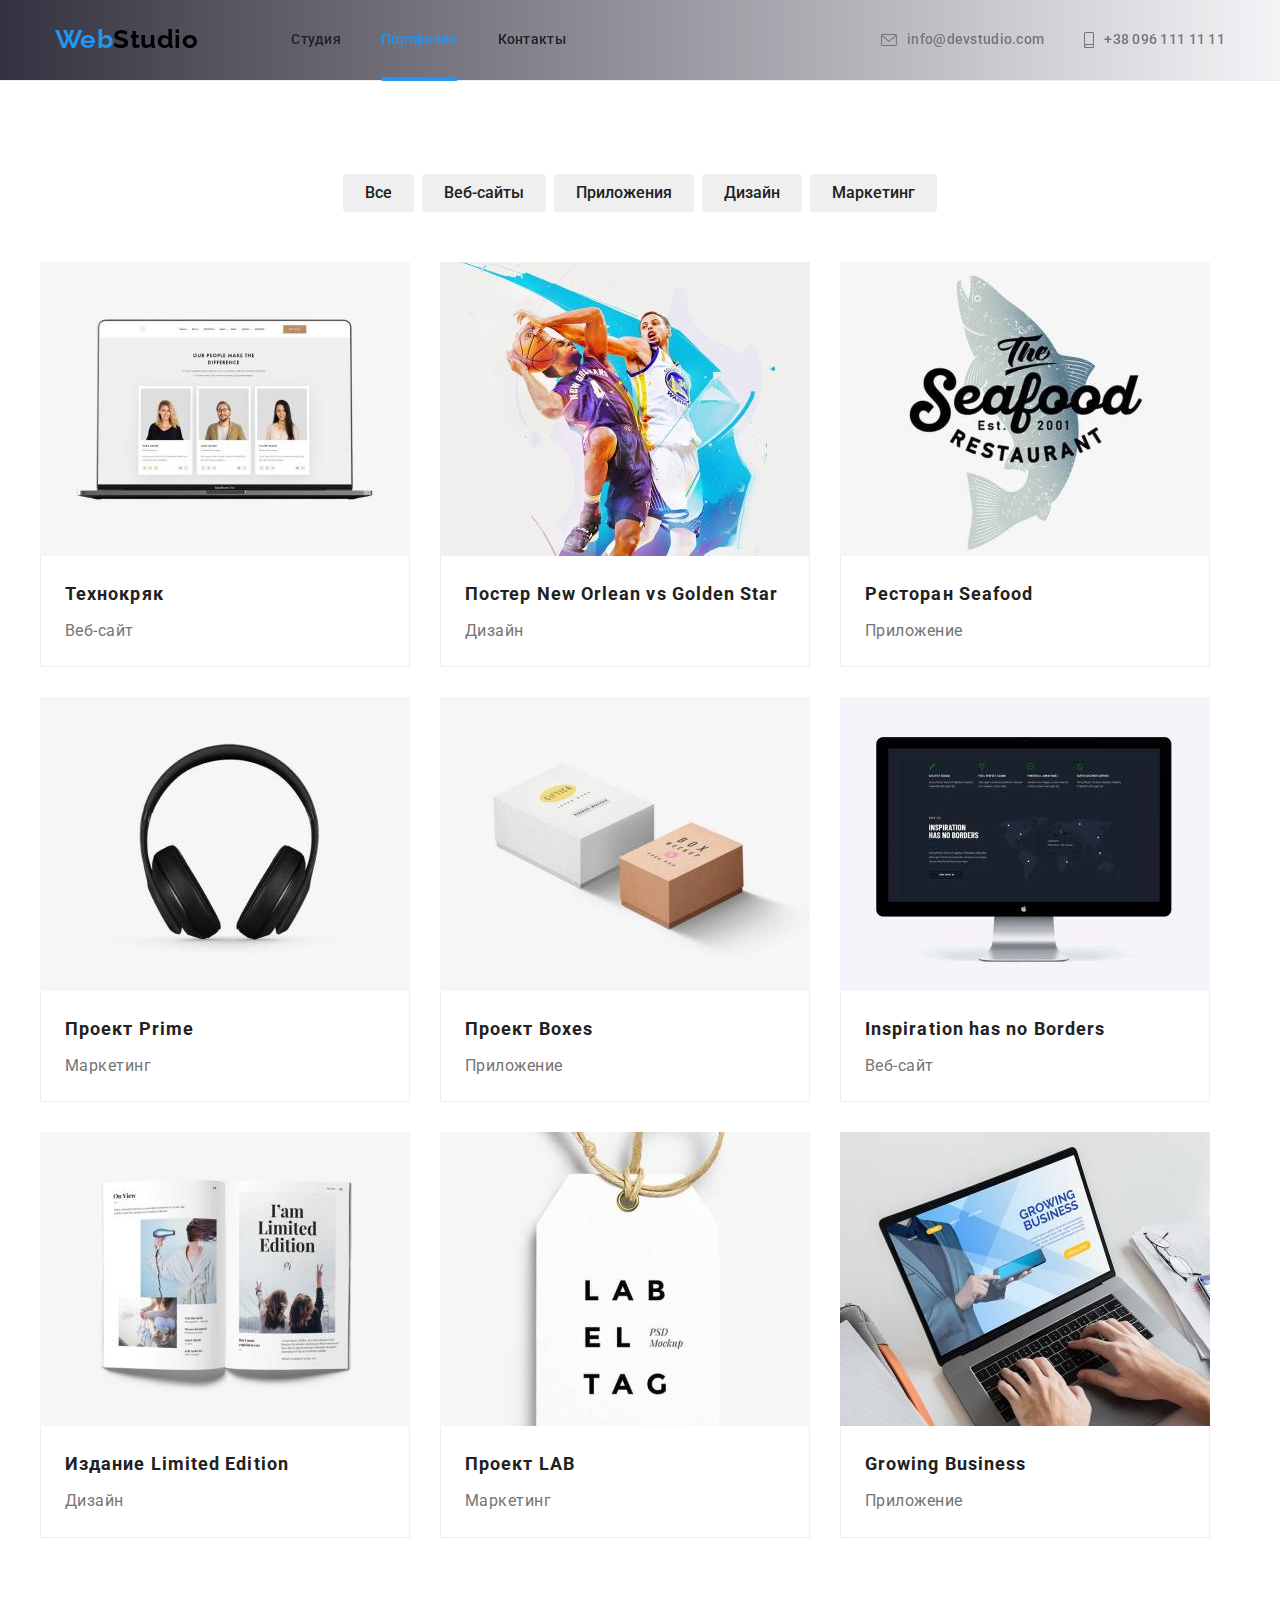
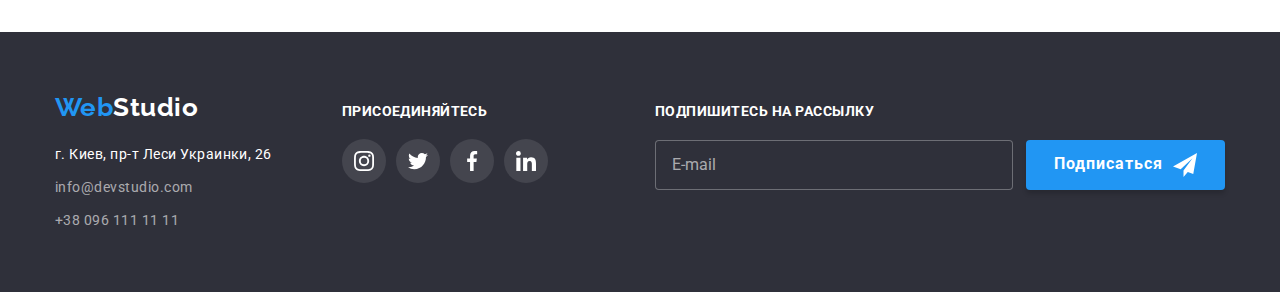
==== commit 90721430: "final" ====
--- a/portfolio.html
+++ b/portfolio.html
@@ -11,323 +11,325 @@
     <link rel="stylesheet"
         href="https://cdnjs.cloudflare.com/ajax/libs/modern-normalize/1.0.0/modern-normalize.min.css" />
     <!-- Потом ваши стили -->
-    <link rel="stylesheet" href="./css/common.css">
+    <link rel="stylesheet" href="./css/portfolio.min.css">
 </head>
 
-<body class="page">
-    <!--шапка сайта-->
-    <header class="header">
-        <div class="container header__container">
-            <a href="/index.html" lang="en" class="logo"><span class="logo__accent">Web</span>Studio</a>
-            <nav class="navigation">
-                <ul class="list navigation__list">
-                    <li class=" navigation__item"><a href="./index.html" class="navigation__link">Студия</a>
+    <body class="page">
+        <!--шапка сайта-->
+        <header class="header">
+            <div class="header__container">
+                <a class="logo" href="/index.html" lang="en"><span class="logo__accent-word">Web</span>Studio</a>
+                <nav class="navigation">
+                    <ul class="navigation__list">
+                        <li class=" navigation__item"><a href="./index.html" class="navigation__link">Студия</a>
+                        </li>
+                        <li class=" navigation__item"><a href="./portfolio.html"
+                                class="navigation__link navigation__link--current">Портфолио</a></li>
+                        <li class=" navigation__item"><a href="#" class="navigation__link">Контакты</a></li>
+                    </ul>
+                </nav>
+                <ul class="contacts">
+                    <li class=" contacts__item">
+                        <a href="mailto:info@devstudio.com" target="_blank" class="contacts__link ">
+                            <svg class="contacts__icon" width="16" height="12">
+                                <use href="./images/icons.svg#icon-mail"></use>
+                            </svg>info&#64devstudio.com</a>
                     </li>
-                    <li class=" navigation__item"><a href="./portfolio.html"
-                            class="navigation__link navigation__link--current">Портфолио</a></li>
-                    <li class=" navigation__item"><a href="#" class="navigation__link">Контакты</a></li>
-                </ul>
-            </nav>
-            <ul class="list contacts">
-                <li class=" contacts__item">
-                    <a href="mailto:info@devstudio.com" target="_blank" class="contacts__link ">
-                        <svg class="contacts__icon" width="16" height="12">
-                            <use href="./images/icons.svg#icon-mail"></use>
-                        </svg>info&#64devstudio.com</a>
-                </li>
-                <li class=" contacts__item">
-                    <a href="tel:+380961111111" target="_blank" class="contacts__link ">
-                        <svg class="contacts__icon " width="10" height="16">
-                            <use href="./images/icons.svg#icon-smartphone"></use>
-                        </svg>+38 096 111 11 11</a>
-                </li>
-            </ul>
-        </div>
-    </header>
-    <main>
-        <!-- job-options -->
-        <section class="work">
-            <!-- спрятать -->
-            <h1 class="visually-hidden">job-options</h1>
-            <div class="container">
-                <ul class="work-buttons">
-                    <li class="work-buttons__item"><button type="button"
-                            class="button work-buttons__examples">Все</button></li>
-                    <li class="work-buttons__item"><button type="button"
-                            class="button work-buttons__examples">Веб-сайты</button>
-                    </li>
-                    <li class="work-buttons__item"><button type="button"
-                            class="button work-buttons__examples">Приложения</button>
-                    </li>
-                    <li class="work-buttons__item"><button type="button"
-                            class="button work-buttons__examples">Дизайн</button>
-                    </li>
-                    <li class="work-buttons__item"><button type="button"
-                            class="button work-buttons__examples">Маркетинг</button>
-                    </li>
-                </ul>
-                <!-- развернутый список -->
-                <ul class="work-list">
-                    <li class="work-list__box">
-                        <a class="work-list__link" href="#">
-                            <div class="work-list__thumb">
-                                <img class="work-list__image" src="./images/portfolio/9.jpg" alt="Технокряк" width="370"
-                                    height="294">
-                                <div class="work-list__info">
-                                    <p class="work-list__info-text">
-                                        Ресурс предлагает комплексные предложения с разным уровнем функционала и
-                                        сервисов.
-                                        Все это позволит посетителю получить
-                                        исчерпывающие сведения о компании или частном лице.
-                                    </p>
-                                </div>
-                            </div>
-                            <div class="work-list__description">
-                                <h2 class="work-list__title">Технокряк</h2>
-                                <p class="work-list__text">Веб-сайт</p>
-                            </div>
-                        </a>
-                    </li>
-                    <li class="work-list__box">
-                        <a class="work-list__link" href="#">
-                            <div class="work-list__thumb">
-                                <img class="work-list__image" src="./images/portfolio/1.jpg" alt="Технокряк" width="370"
-                                    height="294">
-                                <div class="work-list__info">
-                                    <p class="work-list__info-text">
-                                        Ресурс предлагает комплексные предложения с разным уровнем функционала и
-                                        сервисов.
-                                        Все это позволит посетителю получить
-                                        исчерпывающие сведения о компании или частном лице.
-                                    </p>
-                                </div>
-                            </div>
-                            <div class="work-list__description">
-                                <h2 class="work-list__title">Постер New Orlean vs Golden Star</h2>
-                                <p class="work-list__text">Дизайн</p>
-                            </div>
-                        </a>
-                    </li>
-                    <li class="work-list__box">
-                        <a class="work-list__link" href="#">
-                            <div class="work-list__thumb">
-                                <img class="work-list__image" src="./images/portfolio/2.jpg" alt="Технокряк" width="370"
-                                    height="294">
-                                <div class="work-list__info">
-                                    <p class="work-list__info-text">
-                                        Ресурс предлагает комплексные предложения с разным уровнем функционала и
-                                        сервисов.
-                                        Все это позволит посетителю получить
-                                        исчерпывающие сведения о компании или частном лице.
-                                    </p>
-                                </div>
-                            </div>
-                            <div class="work-list__description">
-                                <h2 class="work-list__title">Ресторан Seafood</h2>
-                                <p class="work-list__text">Приложение</p>
-                            </div>
-                        </a>
-                    </li>
-                    <li class="work-list__box">
-                        <a class="work-list__link" href="#">
-                            <div class="work-list__thumb">
-                                <img class="work-list__image" src="./images/portfolio/3.jpg" alt="Технокряк" width="370"
-                                    height="294">
-                                <div class="work-list__info">
-                                    <p class="work-list__info-text">
-                                        Ресурс предлагает комплексные предложения с разным уровнем функционала и
-                                        сервисов.
-                                        Все это позволит посетителю получить
-                                        исчерпывающие сведения о компании или частном лице.
-                                    </p>
-                                </div>
-                            </div>
-                            <div class="work-list__description">
-                                <h2 class="work-list__title">Проект Prime</h2>
-                                <p class="work-list__text">Маркетинг</p>
-                            </div>
-
-                        </a>
-                    </li>
-                    <li class="work-list__box">
-                        <a class="work-list__link" href="#">
-                            <div class="work-list__thumb">
-                                <img class="work-list__image" src="./images/portfolio/4.jpg" alt="Технокряк" width="370"
-                                    height="294">
-                                <div class="work-list__info">
-                                    <span class="work-list__info-text">
-                                        Ресурс предлагает комплексные предложения с разным уровнем функционала и
-                                        сервисов.
-                                        Все это позволит посетителю получить
-                                        исчерпывающие сведения о компании или частном лице.
-                                    </span>
-                                </div>
-                            </div>
-                            <div class="work-list__description">
-                                <h2 class="work-list__title">Проект Boxes</h2>
-                                <p class="work-list__text">Приложение</p>
-                            </div>
-
-                        </a>
-                    </li>
-                    <li class="work-list__box">
-                        <a class="work-list__link" href="#">
-                            <div class="work-list__thumb">
-                                <img class="work-list__image" src="./images/portfolio/5.jpg" alt="Технокряк" width="370"
-                                    height="294">
-                                <div class="work-list__info">
-                                    <p class="work-list__info-text">
-                                        Ресурс предлагает комплексные предложения с разным уровнем функционала и
-                                        сервисов.
-                                        Все это позволит посетителю получить
-                                        исчерпывающие сведения о компании или частном лице.
-                                    </p>
-                                </div>
-                            </div>
-                            <div class="work-list__description">
-                                <h2 class="work-list__title">Inspiration has no Borders</h2>
-                                <p class="work-list__text">Веб-сайт</p>
-                            </div>
-
-                        </a>
-                    </li>
-                    <li class="work-list__box">
-                        <a class="work-list__link" href="#">
-                            <div class="work-list__thumb">
-                                <img class="work-list__image" src="./images/portfolio/6.jpg" alt="Технокряк" width="370"
-                                    height="294">
-                                <div class="work-list__info">
-                                    <p class="work-list__info-text">
-                                        Ресурс предлагает комплексные предложения с разным уровнем функционала и
-                                        сервисов.
-                                        Все это позволит посетителю получить
-                                        исчерпывающие сведения о компании или частном лице.
-                                    </p>
-                                </div>
-                            </div>
-                            <div class="work-list__description">
-                                <h2 class="work-list__title">Издание Limited Edition</h2>
-                                <p class="work-list__text">Дизайн</p>
-                            </div>
-
-                        </a>
-                    </li>
-                    <li class="work-list__box">
-                        <a class="work-list__link" href="#">
-                            <div class="work-list__thumb">
-                                <img class="work-list__image" src="./images/portfolio/7.jpg" alt="Технокряк" width="370"
-                                    height="294">
-                                <div class="work-list__info">
-                                    <p class="work-list__info-text">
-                                        Ресурс предлагает комплексные предложения с разным уровнем функционала и
-                                        сервисов.
-                                        Все это позволит посетителю получить
-                                        исчерпывающие сведения о компании или частном лице.
-                                    </p>
-                                </div>
-                            </div>
-                            <div class="work-list__description">
-                                <h2 class="work-list__title">Проект LAB</h2>
-                                <p class="work-list__text">Маркетинг</p>
-                            </div>
-
-                        </a>
-                    </li>
-                    <li class="work-list__box">
-                        <a class="work-list__link" href="#">
-                            <div class="work-list__thumb">
-                                <img class="work-list__image" src="./images/portfolio/8.jpg" alt="Технокряк" width="370"
-                                    height="294">
-                                <div class="work-list__info">
-                                    <p class="work-list__info-text">
-                                        Ресурс предлагает комплексные предложения с разным уровнем функционала и
-                                        сервисов.
-                                        Все это позволит посетителю получить
-                                        исчерпывающие сведения о компании или частном лице.
-                                    </p>
-                                </div>
-                            </div>
-                            <div class="work-list__description">
-                                <h2 class="work-list__title">Growing Business</h2>
-                                <p class="work-list__text">Приложение</p>
-                            </div>
-
-                        </a>
+                    <li class=" contacts__item">
+                        <a href="tel:+380961111111" target="_blank" class="contacts__link ">
+                            <svg class="contacts__icon " width="10" height="16">
+                                <use href="./images/icons.svg#icon-smartphone"></use>
+                            </svg>+38 096 111 11 11</a>
                     </li>
                 </ul>
             </div>
-        </section>
-    </main>
-    <footer class="footer">
-        <div class="container footer__container">
-            <div class="adress footer__adress ">
-                <a href="/index.html" lang="en" class="adress__logo"><span class="logo__accent">Web</span>Studio</a>
-                <address class="adress__list">
-                    <ul class="list">
-                        <li class="adress__item"><a href="https://cutt.ly/HHQWCcf" rel="noopener noreferrer"
-                                target="_blank" class="adress adress__map">г.
-                                Киев, пр-т Леси Украинки, 26</a></li>
-                        <li class="adress__item"><a href="mailto:info@devstudio.com" target="_blank" lang="en"
-                                class="adress">
-                                info&#64devstudio.com
-                            </a></li>
-                        <li class="adress__item"><a href="tel:+380961111111" target="_blank" class="adress"> +38 096
-                                111
-                                11
-                                11 </a></li>
+        </header>
+        <main>
+            <!-- job-options -->
+            <section class="work">
+                <!-- спрятать -->
+                <h1 class="visually-hidden">job-options</h1>
+                <div class="container">
+                    <ul class="work-buttons">
+                        <li class="work-buttons__item"><button type="button" class="work-buttons__examples">Все</button>
+                        </li>
+                        <li class="work-buttons__item"><button type="button"
+                                class="work-buttons__examples">Веб-сайты</button>
+                        </li>
+                        <li class="work-buttons__item"><button type="button"
+                                class="work-buttons__examples">Приложения</button>
+                        </li>
+                        <li class="work-buttons__item"><button type="button"
+                                class="work-buttons__examples">Дизайн</button>
+                        </li>
+                        <li class="work-buttons__item"><button type="button"
+                                class="work-buttons__examples">Маркетинг</button>
+                        </li>
                     </ul>
-                </address>
+                    <!-- развернутый список -->
+                    <ul class="work-list">
+                        <li class="work-list__box">
+                            <a class="work-list__link" href="#">
+                                <div class="work-list__thumb">
+                                    <img class="work-list__image" src="./images/portfolio/9.jpg" alt="Технокряк"
+                                        width="370" height="294">
+                                    <div class="work-list__info">
+                                        <p class="work-list__info-text">
+                                            Ресурс предлагает комплексные предложения с разным уровнем функционала и
+                                            сервисов.
+                                            Все это позволит посетителю получить
+                                            исчерпывающие сведения о компании или частном лице.
+                                        </p>
+                                    </div>
+                                </div>
+                                <div class="work-list__description">
+                                    <h2 class="work-list__title">Технокряк</h2>
+                                    <p class="work-list__text">Веб-сайт</p>
+                                </div>
+                            </a>
+                        </li>
+                        <li class="work-list__box">
+                            <a class="work-list__link" href="#">
+                                <div class="work-list__thumb">
+                                    <img class="work-list__image" src="./images/portfolio/1.jpg" alt="Технокряк"
+                                        width="370" height="294">
+                                    <div class="work-list__info">
+                                        <p class="work-list__info-text">
+                                            Ресурс предлагает комплексные предложения с разным уровнем функционала и
+                                            сервисов.
+                                            Все это позволит посетителю получить
+                                            исчерпывающие сведения о компании или частном лице.
+                                        </p>
+                                    </div>
+                                </div>
+                                <div class="work-list__description">
+                                    <h2 class="work-list__title">Постер New Orlean vs Golden Star</h2>
+                                    <p class="work-list__text">Дизайн</p>
+                                </div>
+                            </a>
+                        </li>
+                        <li class="work-list__box">
+                            <a class="work-list__link" href="#">
+                                <div class="work-list__thumb">
+                                    <img class="work-list__image" src="./images/portfolio/2.jpg" alt="Технокряк"
+                                        width="370" height="294">
+                                    <div class="work-list__info">
+                                        <p class="work-list__info-text">
+                                            Ресурс предлагает комплексные предложения с разным уровнем функционала и
+                                            сервисов.
+                                            Все это позволит посетителю получить
+                                            исчерпывающие сведения о компании или частном лице.
+                                        </p>
+                                    </div>
+                                </div>
+                                <div class="work-list__description">
+                                    <h2 class="work-list__title">Ресторан Seafood</h2>
+                                    <p class="work-list__text">Приложение</p>
+                                </div>
+                            </a>
+                        </li>
+                        <li class="work-list__box">
+                            <a class="work-list__link" href="#">
+                                <div class="work-list__thumb">
+                                    <img class="work-list__image" src="./images/portfolio/3.jpg" alt="Технокряк"
+                                        width="370" height="294">
+                                    <div class="work-list__info">
+                                        <p class="work-list__info-text">
+                                            Ресурс предлагает комплексные предложения с разным уровнем функционала и
+                                            сервисов.
+                                            Все это позволит посетителю получить
+                                            исчерпывающие сведения о компании или частном лице.
+                                        </p>
+                                    </div>
+                                </div>
+                                <div class="work-list__description">
+                                    <h2 class="work-list__title">Проект Prime</h2>
+                                    <p class="work-list__text">Маркетинг</p>
+                                </div>
+
+                            </a>
+                        </li>
+                        <li class="work-list__box">
+                            <a class="work-list__link" href="#">
+                                <div class="work-list__thumb">
+                                    <img class="work-list__image" src="./images/portfolio/4.jpg" alt="Технокряк"
+                                        width="370" height="294">
+                                    <div class="work-list__info">
+                                        <span class="work-list__info-text">
+                                            Ресурс предлагает комплексные предложения с разным уровнем функционала и
+                                            сервисов.
+                                            Все это позволит посетителю получить
+                                            исчерпывающие сведения о компании или частном лице.
+                                        </span>
+                                    </div>
+                                </div>
+                                <div class="work-list__description">
+                                    <h2 class="work-list__title">Проект Boxes</h2>
+                                    <p class="work-list__text">Приложение</p>
+                                </div>
+
+                            </a>
+                        </li>
+                        <li class="work-list__box">
+                            <a class="work-list__link" href="#">
+                                <div class="work-list__thumb">
+                                    <img class="work-list__image" src="./images/portfolio/5.jpg" alt="Технокряк"
+                                        width="370" height="294">
+                                    <div class="work-list__info">
+                                        <p class="work-list__info-text">
+                                            Ресурс предлагает комплексные предложения с разным уровнем функционала и
+                                            сервисов.
+                                            Все это позволит посетителю получить
+                                            исчерпывающие сведения о компании или частном лице.
+                                        </p>
+                                    </div>
+                                </div>
+                                <div class="work-list__description">
+                                    <h2 class="work-list__title">Inspiration has no Borders</h2>
+                                    <p class="work-list__text">Веб-сайт</p>
+                                </div>
+
+                            </a>
+                        </li>
+                        <li class="work-list__box">
+                            <a class="work-list__link" href="#">
+                                <div class="work-list__thumb">
+                                    <img class="work-list__image" src="./images/portfolio/6.jpg" alt="Технокряк"
+                                        width="370" height="294">
+                                    <div class="work-list__info">
+                                        <p class="work-list__info-text">
+                                            Ресурс предлагает комплексные предложения с разным уровнем функционала и
+                                            сервисов.
+                                            Все это позволит посетителю получить
+                                            исчерпывающие сведения о компании или частном лице.
+                                        </p>
+                                    </div>
+                                </div>
+                                <div class="work-list__description">
+                                    <h2 class="work-list__title">Издание Limited Edition</h2>
+                                    <p class="work-list__text">Дизайн</p>
+                                </div>
+
+                            </a>
+                        </li>
+                        <li class="work-list__box">
+                            <a class="work-list__link" href="#">
+                                <div class="work-list__thumb">
+                                    <img class="work-list__image" src="./images/portfolio/7.jpg" alt="Технокряк"
+                                        width="370" height="294">
+                                    <div class="work-list__info">
+                                        <p class="work-list__info-text">
+                                            Ресурс предлагает комплексные предложения с разным уровнем функционала и
+                                            сервисов.
+                                            Все это позволит посетителю получить
+                                            исчерпывающие сведения о компании или частном лице.
+                                        </p>
+                                    </div>
+                                </div>
+                                <div class="work-list__description">
+                                    <h2 class="work-list__title">Проект LAB</h2>
+                                    <p class="work-list__text">Маркетинг</p>
+                                </div>
+
+                            </a>
+                        </li>
+                        <li class="work-list__box">
+                            <a class="work-list__link" href="#">
+                                <div class="work-list__thumb">
+                                    <img class="work-list__image" src="./images/portfolio/8.jpg" alt="Технокряк"
+                                        width="370" height="294">
+                                    <div class="work-list__info">
+                                        <p class="work-list__info-text">
+                                            Ресурс предлагает комплексные предложения с разным уровнем функционала и
+                                            сервисов.
+                                            Все это позволит посетителю получить
+                                            исчерпывающие сведения о компании или частном лице.
+                                        </p>
+                                    </div>
+                                </div>
+                                <div class="work-list__description">
+                                    <h2 class="work-list__title">Growing Business</h2>
+                                    <p class="work-list__text">Приложение</p>
+                                </div>
+
+                            </a>
+                        </li>
+                    </ul>
+                </div>
+            </section>
+        </main>
+        <footer class="footer">
+            <div class="footer__container">
+                <div class="adress">
+                    <a href="/index.html" lang="en" class="adress__logo"><span class="logo__accent">Web</span>Studio</a>
+                    <address class="adress__box">
+                        <ul class="adress__list">
+                            <li class="adress__item"><a class="adress__map" href="https://cutt.ly/HHQWCcf"
+                                    rel="noopener noreferrer" target="_blank">г.
+                                    Киев, пр-т Леси Украинки, 26</a></li>
+                            <li class="adress__item"><a class="adress__link" href="mailto:info@devstudio.com"
+                                    target="_blank" lang="en">
+                                    info&#64devstudio.com
+                                </a></li>
+                            <li class="adress__item"><a class="adress__link" href="tel:+380961111111" target="_blank">
+                                    +38
+                                    096
+                                    111
+                                    11
+                                    11 </a></li>
+                        </ul>
+                    </address>
+                </div>
+                <div class="subscribe">
+                    <h2 class="subscribe__title">присоединяйтесь</h2>
+                    <ul class="subscribe__list">
+                        <li class="subscribe__item">
+                            <a class="subscribe__link" href="">
+                                <svg class="subscribe__icon" width="20" height="20">
+                                    <use href="./images/icons.svg#icon-instagram"></use>
+                                </svg>
+                            </a>
+                        </li>
+                        <li class="subscribe__item">
+                            <a class="subscribe__link" href="">
+                                <svg class="subscribe__icon" width="20" height="20">
+                                    <use href="./images/icons.svg#icon-twitter"></use>
+                                </svg>
+                            </a>
+                        </li>
+                        <li class="subscribe__item">
+                            <a class="subscribe__link" href="">
+                                <svg class="subscribe__icon" width="20" height="20">
+                                    <use href="./images/icons.svg#icon-facebook"></use>
+                                </svg>
+                            </a>
+                        </li>
+                        <li class="subscribe__item">
+                            <a class="subscribe__link" href="">
+                                <svg class="subscribe__icon" width="20" height="20">
+                                    <use href="./images/icons.svg#icon-linkedin"></use>
+                                </svg>
+                            </a>
+                        </li>
+                    </ul>
+                </div>
+                <form class="action-form">
+                    <div class="action-form__field">
+                        <label class="action-form__label" for="mail">Подпишитесь на рассылку</label>
+                        <input class="action-form__mail" type="email" name="mail" id="mail" placeholder="E-mail"
+                            required>
+                    </div>
+                    <button class="action-form__button" type="submit">Подписаться</button>
+                </form>
             </div>
-            <div class="socials footer__socials">
-                <h2 class="socials__title">присоединяйтесь</h2>
-                <ul class=" list socials__list">
-                    <li class="socials__item">
-                        <a class="socials__link" href="">
-                            <svg class="socials__icon socials__icon--footer" width="20" height="20">
-                                <use href="./images/icons.svg#icon-instagram"></use>
-                            </svg>
-                        </a>
-                    </li>
-                    <li class="socials__item">
-                        <a class="socials__link" href="">
-                            <svg class="socials__icon socials__icon--footer" width="20" height="20">
-                                <use href="./images/icons.svg#icon-twitter"></use>
-                            </svg>
-                        </a>
-                    </li>
-                    <li class="socials__item">
-                        <a class="socials__link" href="">
-                            <svg class="socials__icon socials__icon--footer" width="20" height="20">
-                                <use href="./images/icons.svg#icon-facebook"></use>
-                            </svg>
-                        </a>
-                    </li>
-                    <li class="socials__item">
-                        <a class="socials__link" href="">
-                            <svg class="socials__icon socials__icon--footer" width="20" height="20">
-                                <use href="./images/icons.svg#icon-linkedin"></use>
-                            </svg>
-                        </a>
-                    </li>
-                </ul>
-            </div>
-            <form class="action-form" method="post">
-                <div class="action-form__field">
-                    <label class="action-form__label" for="mail">Подпишитесь на рассылку</label>
-                    <input class="action-form__mail" type="email" name="mail" id="mail" placeholder="E-mail">
+        </footer>
+        <div class="help">
+            <a href="" class="help__link">
+                <div class="help__tip">
+                    А может лучше на завод&quest;&excl;
                 </div>
-                <button class="action-form__button" type="submit">Подписаться</button>
-            </form>
+            </a>
         </div>
-    </footer>
-
-    <!-- <script>
-        const { height: pageHeaderHeight } = document
-            .querySelector(".header")
-            .getBoundingClientRect();
-
-        document.body.style.paddingTop = `${pageHeaderHeight}px`;
-    </script> -->
-</body>
+    </body>
 
 </html>--- a/css/portfolio.min.css
+++ b/css/portfolio.min.css
@@ -0,0 +1 @@
+/*! modern-normalize v1.1.0 | MIT License | https://github.com/sindresorhus/modern-normalize */*,::before,::after{-webkit-box-sizing:border-box;box-sizing:border-box}html{line-height:1.15;-webkit-text-size-adjust:100%;-moz-tab-size:4;-o-tab-size:4;tab-size:4}body{margin:0;font-family:system-ui,-apple-system,"Segoe UI",Roboto,Helvetica,Arial,sans-serif,"Apple Color Emoji","Segoe UI Emoji"}hr{height:0;color:inherit}abbr[title]{-webkit-text-decoration:underline dotted;text-decoration:underline dotted}b,strong{font-weight:bolder}code,kbd,samp,pre{font-family:ui-monospace,SFMono-Regular,Consolas,"Liberation Mono",Menlo,monospace;font-size:1em}small{font-size:80%}sub,sup{font-size:75%;line-height:0;position:relative;vertical-align:baseline}sub{bottom:-0.25em}sup{top:-0.5em}table{text-indent:0;border-color:inherit}button,input,optgroup,select,textarea{font-family:inherit;font-size:100%;line-height:1.15;margin:0}button,select{text-transform:none}button,[type=button],[type=reset],[type=submit]{-webkit-appearance:button}::-moz-focus-inner{border-style:none;padding:0}:-moz-focusring{outline:1px dotted ButtonText}:-moz-ui-invalid{box-shadow:none}legend{padding:0}progress{vertical-align:baseline}::-webkit-inner-spin-button,::-webkit-outer-spin-button{height:auto}[type=search]{-webkit-appearance:textfield;outline-offset:-2px}::-webkit-search-decoration{-webkit-appearance:none}::-webkit-file-upload-button{-webkit-appearance:button;font:inherit}summary{display:list-item}.visually-hidden{position:absolute;white-space:nowrap;width:1px;height:1px;overflow:hidden;border:0;padding:0;clip:rect(0 0 0 0);-webkit-clip-path:inset(50%);clip-path:inset(50%);margin:-1px}.subscribe__list,.adress__list,.contacts,.navigation__list{list-style:none;padding:0;margin:0}.footer__container,.work,.header__container{width:1200px;padding:0 15px;margin:0 auto}.work-buttons__examples{border:1px;cursor:pointer;border-radius:4px;font-size:16px}.adress__link,.adress__map{color:rgba(255,255,255,.6);font-style:normal;font-size:14px;line-height:1.7;text-decoration:none}li,input,a,button,textarea{outline:rgba(0,0,0,0)}h1,h2,h3,p{margin-top:0;margin-bottom:0}img,svg{display:block}textarea{resize:none}@-webkit-keyframes changeBgGradient{0%{background-image:-webkit-gradient(linear, left top, right top, from(rgba(47, 48, 58, 0.4)), to(rgba(47, 48, 58, 0.4))),url(../images/hero-img.jpg);background-image:linear-gradient(to right, rgba(47, 48, 58, 0.4), rgba(47, 48, 58, 0.4)),url(../images/hero-img.jpg)}46%{background-image:-webkit-gradient(linear, left top, right top, from(rgba(47, 48, 58, 0.4)), to(rgba(47, 48, 58, 0.4))),url(../images/hero-img.jpg);background-image:linear-gradient(to right, rgba(47, 48, 58, 0.4), rgba(47, 48, 58, 0.4)),url(../images/hero-img.jpg)}47%{background-image:-webkit-gradient(linear, left top, right top, color-stop(25%, rgba(255, 255, 255, 0.1)), to(rgba(47, 48, 58, 0.4))),url(../images/hero-img.jpg);background-image:linear-gradient(to right, rgba(255, 255, 255, 0.1) 25%, rgba(47, 48, 58, 0.4)),url(../images/hero-img.jpg)}48%{background-image:-webkit-gradient(linear, left top, right top, from(rgba(255, 255, 255, 0.1)), to(rgba(47, 48, 58, 0.4))),url(../images/hero-img.jpg);background-image:linear-gradient(to right, rgba(255, 255, 255, 0.1), rgba(47, 48, 58, 0.4)),url(../images/hero-img.jpg)}49%{background-image:-webkit-gradient(linear, left top, right top, color-stop(75%, rgba(255, 255, 255, 0.1)), to(rgba(47, 48, 58, 0.4))),url(../images/hero-img.jpg);background-image:linear-gradient(to right, rgba(255, 255, 255, 0.1) 75%, rgba(47, 48, 58, 0.4)),url(../images/hero-img.jpg)}50%{background-image:-webkit-gradient(linear, left top, right top, from(rgba(255, 255, 255, 0.1)), to(rgba(255, 255, 255, 0.1))),url(../images/hero-img.jpg);background-image:linear-gradient(to right, rgba(255, 255, 255, 0.1), rgba(255, 255, 255, 0.1)),url(../images/hero-img.jpg)}51%{background-image:-webkit-gradient(linear, left top, right top, color-stop(25%, rgba(47, 48, 58, 0.4)), to(rgba(255, 255, 255, 0.1))),url(../images/hero-img.jpg);background-image:linear-gradient(to right, rgba(47, 48, 58, 0.4) 25%, rgba(255, 255, 255, 0.1)),url(../images/hero-img.jpg)}52%{background-image:-webkit-gradient(linear, left top, right top, from(rgba(47, 48, 58, 0.4)), to(rgba(255, 255, 255, 0.1))),url(../images/hero-img.jpg);background-image:linear-gradient(to right, rgba(47, 48, 58, 0.4), rgba(255, 255, 255, 0.1)),url(../images/hero-img.jpg)}53%{background-image:-webkit-gradient(linear, left top, right top, color-stop(75%, rgba(47, 48, 58, 0.4)), to(rgba(255, 255, 255, 0.1))),url(../images/hero-img.jpg);background-image:linear-gradient(to right, rgba(47, 48, 58, 0.4) 75%, rgba(255, 255, 255, 0.1)),url(../images/hero-img.jpg)}54%{background-image:-webkit-gradient(linear, left top, right top, from(rgba(47, 48, 58, 0.4)), to(rgba(47, 48, 58, 0.4))),url(../images/hero-img.jpg);background-image:linear-gradient(to right, rgba(47, 48, 58, 0.4), rgba(47, 48, 58, 0.4)),url(../images/hero-img.jpg)}100%{background-image:-webkit-gradient(linear, left top, right top, from(rgba(47, 48, 58, 0.4)), to(rgba(47, 48, 58, 0.4))),url(../images/hero-img.jpg);background-image:linear-gradient(to right, rgba(47, 48, 58, 0.4), rgba(47, 48, 58, 0.4)),url(../images/hero-img.jpg)}}@keyframes changeBgGradient{0%{background-image:-webkit-gradient(linear, left top, right top, from(rgba(47, 48, 58, 0.4)), to(rgba(47, 48, 58, 0.4))),url(../images/hero-img.jpg);background-image:linear-gradient(to right, rgba(47, 48, 58, 0.4), rgba(47, 48, 58, 0.4)),url(../images/hero-img.jpg)}46%{background-image:-webkit-gradient(linear, left top, right top, from(rgba(47, 48, 58, 0.4)), to(rgba(47, 48, 58, 0.4))),url(../images/hero-img.jpg);background-image:linear-gradient(to right, rgba(47, 48, 58, 0.4), rgba(47, 48, 58, 0.4)),url(../images/hero-img.jpg)}47%{background-image:-webkit-gradient(linear, left top, right top, color-stop(25%, rgba(255, 255, 255, 0.1)), to(rgba(47, 48, 58, 0.4))),url(../images/hero-img.jpg);background-image:linear-gradient(to right, rgba(255, 255, 255, 0.1) 25%, rgba(47, 48, 58, 0.4)),url(../images/hero-img.jpg)}48%{background-image:-webkit-gradient(linear, left top, right top, from(rgba(255, 255, 255, 0.1)), to(rgba(47, 48, 58, 0.4))),url(../images/hero-img.jpg);background-image:linear-gradient(to right, rgba(255, 255, 255, 0.1), rgba(47, 48, 58, 0.4)),url(../images/hero-img.jpg)}49%{background-image:-webkit-gradient(linear, left top, right top, color-stop(75%, rgba(255, 255, 255, 0.1)), to(rgba(47, 48, 58, 0.4))),url(../images/hero-img.jpg);background-image:linear-gradient(to right, rgba(255, 255, 255, 0.1) 75%, rgba(47, 48, 58, 0.4)),url(../images/hero-img.jpg)}50%{background-image:-webkit-gradient(linear, left top, right top, from(rgba(255, 255, 255, 0.1)), to(rgba(255, 255, 255, 0.1))),url(../images/hero-img.jpg);background-image:linear-gradient(to right, rgba(255, 255, 255, 0.1), rgba(255, 255, 255, 0.1)),url(../images/hero-img.jpg)}51%{background-image:-webkit-gradient(linear, left top, right top, color-stop(25%, rgba(47, 48, 58, 0.4)), to(rgba(255, 255, 255, 0.1))),url(../images/hero-img.jpg);background-image:linear-gradient(to right, rgba(47, 48, 58, 0.4) 25%, rgba(255, 255, 255, 0.1)),url(../images/hero-img.jpg)}52%{background-image:-webkit-gradient(linear, left top, right top, from(rgba(47, 48, 58, 0.4)), to(rgba(255, 255, 255, 0.1))),url(../images/hero-img.jpg);background-image:linear-gradient(to right, rgba(47, 48, 58, 0.4), rgba(255, 255, 255, 0.1)),url(../images/hero-img.jpg)}53%{background-image:-webkit-gradient(linear, left top, right top, color-stop(75%, rgba(47, 48, 58, 0.4)), to(rgba(255, 255, 255, 0.1))),url(../images/hero-img.jpg);background-image:linear-gradient(to right, rgba(47, 48, 58, 0.4) 75%, rgba(255, 255, 255, 0.1)),url(../images/hero-img.jpg)}54%{background-image:-webkit-gradient(linear, left top, right top, from(rgba(47, 48, 58, 0.4)), to(rgba(47, 48, 58, 0.4))),url(../images/hero-img.jpg);background-image:linear-gradient(to right, rgba(47, 48, 58, 0.4), rgba(47, 48, 58, 0.4)),url(../images/hero-img.jpg)}100%{background-image:-webkit-gradient(linear, left top, right top, from(rgba(47, 48, 58, 0.4)), to(rgba(47, 48, 58, 0.4))),url(../images/hero-img.jpg);background-image:linear-gradient(to right, rgba(47, 48, 58, 0.4), rgba(47, 48, 58, 0.4)),url(../images/hero-img.jpg)}}@-webkit-keyframes changeColor{0%{color:#fff}92%{color:#fff}94%{color:#2196f3}96%{color:#fff}98%{color:#2196f3}100%{color:#fff}}@keyframes changeColor{0%{color:#fff}92%{color:#fff}94%{color:#2196f3}96%{color:#fff}98%{color:#2196f3}100%{color:#fff}}@-webkit-keyframes changeIconPosition{0%{-webkit-transform:translate(0, 0) scale(1);transform:translate(0, 0) scale(1)}50%{-webkit-transform:translate(50px, -50px) scale(0.1);transform:translate(50px, -50px) scale(0.1);opacity:0}60%{-webkit-transform:translate(-50px, 50px) scale(2);transform:translate(-50px, 50px) scale(2);opacity:0}100%{-webkit-transform:translate(0, 0) scale(1);transform:translate(0, 0) scale(1)}}@keyframes changeIconPosition{0%{-webkit-transform:translate(0, 0) scale(1);transform:translate(0, 0) scale(1)}50%{-webkit-transform:translate(50px, -50px) scale(0.1);transform:translate(50px, -50px) scale(0.1);opacity:0}60%{-webkit-transform:translate(-50px, 50px) scale(2);transform:translate(-50px, 50px) scale(2);opacity:0}100%{-webkit-transform:translate(0, 0) scale(1);transform:translate(0, 0) scale(1)}}@-webkit-keyframes formWordAccent{0%{color:#2196f3}50%{color:#ffd500}100%{color:#2196f3}}@keyframes formWordAccent{0%{color:#2196f3}50%{color:#ffd500}100%{color:#2196f3}}@-webkit-keyframes helpIcon{0%{opacity:0;-webkit-transform:scale(0.8);transform:scale(0.8)}5%{opacity:1;-webkit-transform:scale(1.2);transform:scale(1.2)}10%{opacity:1;-webkit-transform:scale(1);transform:scale(1)}90%{opacity:1;-webkit-transform:scale(1);transform:scale(1)}95%{opacity:1;-webkit-transform:scale(1.2);transform:scale(1.2)}100%{opacity:0;-webkit-transform:scale(0.8);transform:scale(0.8)}}@keyframes helpIcon{0%{opacity:0;-webkit-transform:scale(0.8);transform:scale(0.8)}5%{opacity:1;-webkit-transform:scale(1.2);transform:scale(1.2)}10%{opacity:1;-webkit-transform:scale(1);transform:scale(1)}90%{opacity:1;-webkit-transform:scale(1);transform:scale(1)}95%{opacity:1;-webkit-transform:scale(1.2);transform:scale(1.2)}100%{opacity:0;-webkit-transform:scale(0.8);transform:scale(0.8)}}.page{color:#212121;font-family:Roboto,sans-serif;letter-spacing:.03em;padding-top:80px}.header{position:fixed;top:0;left:0;width:100%;border-bottom:1px solid #ececec;background:-webkit-gradient(linear, left top, right top, from(rgba(31, 28, 44, 0.9)), to(rgba(146, 141, 171, 0.1)));background:linear-gradient(to right, rgba(31, 28, 44, 0.9), rgba(146, 141, 171, 0.1))}.header__container{display:-webkit-box;display:-ms-flexbox;display:flex;-webkit-box-align:center;-ms-flex-align:center;align-items:center;margin:0 auto}.logo{text-decoration:none;padding:24px 0;margin-right:93px;color:#000;font-family:Raleway;font-weight:700;font-size:26px;line-height:1.2}.logo__accent-word{color:#2196f3}.navigation__list{display:-webkit-box;display:-ms-flexbox;display:flex;margin:0;padding:22px 0}.navigation__item:not(:last-child),.contacts__item:not(:last-child){margin-right:40px}.navigation__link{position:relative;display:block;padding:10px 0;color:#212121;letter-spacing:.02em;font-weight:500;font-size:14px;line-height:1.14;text-decoration:none;-webkit-transition:color 500ms cubic-bezier(0.4, 0, 0.2, 1);transition:color 500ms cubic-bezier(0.4, 0, 0.2, 1)}.navigation__link:hover,.navigation__link:focus{color:#2196f3}.navigation__link--current{color:#2196f3}.navigation__link--current::after{content:"";position:absolute;display:block;left:0;bottom:-23px;width:100%;height:4px;border-radius:2px;background-color:#2196f3}.contacts{display:-webkit-box;display:-ms-flexbox;display:flex;margin:0;margin-left:auto;padding:22px 0}.contacts__link{display:-webkit-box;display:-ms-flexbox;display:flex;-webkit-box-align:center;-ms-flex-align:center;align-items:center;padding:10px 0;color:#757575;letter-spacing:.02em;font-weight:500;font-size:14px;line-height:1.14;text-decoration:none;-webkit-transition:color 500ms cubic-bezier(0.4, 0, 0.2, 1);transition:color 500ms cubic-bezier(0.4, 0, 0.2, 1)}.contacts__link:hover,.contacts__link:focus{color:#2196f3}.contacts__icon{display:block;margin-right:10px;fill:#757575;-webkit-transition:fill 500ms cubic-bezier(0.4, 0, 0.2, 1);transition:fill 500ms cubic-bezier(0.4, 0, 0.2, 1)}.contacts__link:hover .contacts__icon,.contacts__link:focus .contacts__icon{fill:#2196f3}.work{padding:94px 0}.work-buttons{list-style:none;padding:0;margin:0;display:-webkit-box;display:-ms-flexbox;display:flex;-webkit-box-pack:center;-ms-flex-pack:center;justify-content:center;margin-bottom:50px}.work-buttons__item:not(:last-child){margin-right:8px}.work-buttons__examples{padding:6px 22px;color:#212121;font-weight:500;line-height:1.6;-webkit-transition:color 500ms cubic-bezier(0.4, 0, 0.2, 1),background-color 500ms cubic-bezier(0.4, 0, 0.2, 1),-webkit-box-shadow 500ms cubic-bezier(0.4, 0, 0.2, 1);transition:color 500ms cubic-bezier(0.4, 0, 0.2, 1),background-color 500ms cubic-bezier(0.4, 0, 0.2, 1),-webkit-box-shadow 500ms cubic-bezier(0.4, 0, 0.2, 1);transition:color 500ms cubic-bezier(0.4, 0, 0.2, 1),box-shadow 500ms cubic-bezier(0.4, 0, 0.2, 1),background-color 500ms cubic-bezier(0.4, 0, 0.2, 1);transition:color 500ms cubic-bezier(0.4, 0, 0.2, 1),box-shadow 500ms cubic-bezier(0.4, 0, 0.2, 1),background-color 500ms cubic-bezier(0.4, 0, 0.2, 1),-webkit-box-shadow 500ms cubic-bezier(0.4, 0, 0.2, 1)}.work-buttons__examples:hover,.work-buttons__examples:focus{color:#fff;background-color:#2196f3;-webkit-box-shadow:0px 3px 1px rgba(0,0,0,.1),0px 1px 2px rgba(0,0,0,.08),0px 2px 2px rgba(0,0,0,.12);box-shadow:0px 3px 1px rgba(0,0,0,.1),0px 1px 2px rgba(0,0,0,.08),0px 2px 2px rgba(0,0,0,.12)}.work-list{list-style:none;margin:0;padding:0;display:-webkit-box;display:-ms-flexbox;display:flex;-ms-flex-wrap:wrap;flex-wrap:wrap}.work-list__box{width:370px;margin-right:30px;margin-bottom:30px}.work-list__box:nth-child(3n){margin-right:0}.work-list__box:nth-last-child(-n+3){margin-bottom:0}.work-list__link{display:block;text-decoration:none;-webkit-transition:-webkit-box-shadow 500ms cubic-bezier(0.4, 0, 0.2, 1);transition:-webkit-box-shadow 500ms cubic-bezier(0.4, 0, 0.2, 1);transition:box-shadow 500ms cubic-bezier(0.4, 0, 0.2, 1);transition:box-shadow 500ms cubic-bezier(0.4, 0, 0.2, 1), -webkit-box-shadow 500ms cubic-bezier(0.4, 0, 0.2, 1)}.work-list__link:hover,.work-list__link:focus{-webkit-box-shadow:0px 1px 1px rgba(0,0,0,.12),0px 4px 4px rgba(0,0,0,.06),1px 4px 6px rgba(0,0,0,.16);box-shadow:0px 1px 1px rgba(0,0,0,.12),0px 4px 4px rgba(0,0,0,.06),1px 4px 6px rgba(0,0,0,.16)}.work-list__thumb{position:relative;overflow:hidden;-webkit-perspective:600px;perspective:600px}.work-list__image{-webkit-transform:rotateX(0);transform:rotateX(0);-webkit-transition:-webkit-transform 500ms linear;transition:-webkit-transform 500ms linear;transition:transform 500ms linear;transition:transform 500ms linear, -webkit-transform 500ms linear}.work-list__link:hover .work-list__image,.work-list__link:focus .work-list__image{-webkit-transform:rotateX(360deg);transform:rotateX(360deg)}.work-list__info{position:absolute;-webkit-box-pack:center;-ms-flex-pack:center;justify-content:center;pointer-events:none;left:0;bottom:0;width:100%;height:100%;padding:63px 24px;background:rgba(33,150,243,.9019607843);opacity:0;-webkit-transform:translateY(100%);transform:translateY(100%);-webkit-transition:opacity 500ms cubic-bezier(0.4, 0, 0.2, 1) 250ms,-webkit-transform 500ms cubic-bezier(0.4, 0, 0.2, 1) 250ms;transition:opacity 500ms cubic-bezier(0.4, 0, 0.2, 1) 250ms,-webkit-transform 500ms cubic-bezier(0.4, 0, 0.2, 1) 250ms;transition:transform 500ms cubic-bezier(0.4, 0, 0.2, 1) 250ms,opacity 500ms cubic-bezier(0.4, 0, 0.2, 1) 250ms;transition:transform 500ms cubic-bezier(0.4, 0, 0.2, 1) 250ms,opacity 500ms cubic-bezier(0.4, 0, 0.2, 1) 250ms,-webkit-transform 500ms cubic-bezier(0.4, 0, 0.2, 1) 250ms}.work-list__link:hover .work-list__info,.work-list__link:focus .work-list__info{-webkit-transform:translateY(0);transform:translateY(0);opacity:1}.work-list__info-text{font-weight:400;font-size:18px;line-height:1.56;letter-spacing:.03em;color:#fff;opacity:0;-webkit-transition:opacity 500ms cubic-bezier(0.4, 0, 0.2, 1) 500ms;transition:opacity 500ms cubic-bezier(0.4, 0, 0.2, 1) 500ms}.work-list__link:hover .work-list__info-text,.work-list__link:focus .work-list__info-text{opacity:1}.work-list__description{border:1px solid #eee;border-top:0;padding:20px 24px}.work-list__title{margin-bottom:4px;letter-spacing:.06em;color:#212121;font-size:18px;line-height:2}.work-list__text{color:#757575;font-size:16px;line-height:1.9}.footer{padding:60px 0;color:#fff;background-color:#2f303a}.footer__container{display:-webkit-box;display:-ms-flexbox;display:flex;-webkit-box-align:baseline;-ms-flex-align:baseline;align-items:baseline}.adress{margin-right:70px}.adress__logo{color:#fff;font-family:Raleway;font-weight:700;font-size:26px;line-height:1.2;text-decoration:none}.logo__accent{color:#2196f3}.adress__box{margin-top:20px}.adress__item:not(:last-child){margin-bottom:9px}.adress__map{color:#fff}.subscribe__title{color:#fff;font-weight:700;font-size:14px;line-height:16px;letter-spacing:.03em;text-transform:uppercase;margin-bottom:20px}.subscribe__list{display:-webkit-box;display:-ms-flexbox;display:flex;-webkit-box-align:center;-ms-flex-align:center;align-items:center;-webkit-box-pack:center;-ms-flex-pack:center;justify-content:center}.subscribe__item{margin-bottom:9px}.subscribe__item:not(:first-child){margin-left:10px}.subscribe__link{display:-webkit-box;display:-ms-flexbox;display:flex;-webkit-box-align:center;-ms-flex-align:center;align-items:center;-webkit-box-pack:center;-ms-flex-pack:center;justify-content:center;background-color:rgba(255,255,255,.1);width:44px;height:44px;border-radius:50%;-webkit-transition:background-color 500ms cubic-bezier(0.4, 0, 0.2, 1);transition:background-color 500ms cubic-bezier(0.4, 0, 0.2, 1)}.subscribe__link:hover,.subscribe__link:focus{background-color:#2196f3}.subscribe__icon{fill:#fff;-webkit-transition:fill 500ms cubic-bezier(0.4, 0, 0.2, 1);transition:fill 500ms cubic-bezier(0.4, 0, 0.2, 1)}.action-form{position:relative;width:570px;height:86px;margin-left:auto}.action-form__field{display:-webkit-box;display:-ms-flexbox;display:flex;-webkit-box-orient:vertical;-webkit-box-direction:normal;-ms-flex-direction:column;flex-direction:column;font-weight:700;font-size:14px;line-height:1.14;text-transform:uppercase;color:#fff}.action-form__label{margin-bottom:20px}.action-form__mail{width:358px;height:50px;padding:15px 0 15px 16px;background-color:#2f303a;color:#fff;border:1px solid rgba(255,255,255,.3);border-radius:4px;cursor:pointer;-webkit-transition:border 500ms cubic-bezier(0.4, 0, 0.2, 1);transition:border 500ms cubic-bezier(0.4, 0, 0.2, 1)}.action-form__mail::-webkit-input-placeholder{font-size:16px;line-height:1.25;color:rgba(255,255,255,.6)}.action-form__mail::-moz-placeholder{font-size:16px;line-height:1.25;color:rgba(255,255,255,.6)}.action-form__mail:-ms-input-placeholder{font-size:16px;line-height:1.25;color:rgba(255,255,255,.6)}.action-form__mail::-ms-input-placeholder{font-size:16px;line-height:1.25;color:rgba(255,255,255,.6)}.action-form__mail::placeholder{font-size:16px;line-height:1.25;color:rgba(255,255,255,.6)}.action-form__mail:hover,.action-form__mail:focus{border:1px solid #fff}.action-form__mail:not(:-moz-placeholder-shown):required:valid{border-color:#4caf50}.action-form__mail:not(:-ms-input-placeholder):required:valid{border-color:#4caf50}.action-form__mail:not(:placeholder-shown):required:valid{border-color:#4caf50}.action-form__mail:not(:-moz-placeholder-shown):required:invalid{border-color:#f44336}.action-form__mail:not(:-ms-input-placeholder):required:invalid{border-color:#f44336}.action-form__mail:not(:placeholder-shown):required:invalid{border-color:#f44336}.action-form__button{display:-webkit-box;display:-ms-flexbox;display:flex;position:absolute;-webkit-box-align:center;-ms-flex-align:center;align-items:center;text-align:center;cursor:pointer;bottom:0;right:0;height:50px;padding:10px 28px;font-weight:700;font-size:16px;line-height:1.8;letter-spacing:.06em;color:#fff;background-color:#2196f3;-webkit-box-shadow:0px 4px 4px rgba(0,0,0,.15);box-shadow:0px 4px 4px rgba(0,0,0,.15);border-radius:4px;border:1px;-webkit-transition:background-color 500ms cubic-bezier(0.4, 0, 0.2, 1);transition:background-color 500ms cubic-bezier(0.4, 0, 0.2, 1)}.action-form__button:hover,.action-form__button:focus{background-color:#188ce8}.action-form__button::after{content:"";display:inline-block;width:24px;height:24px;background-image:url(../images/modal-theme-icons/icon-send.svg);background-size:contain;margin-left:10px;-webkit-transform:translate(0, 0) scale(1);transform:translate(0, 0) scale(1);-webkit-transition:-webkit-transform 500ms cubic-bezier(0.4, 0, 0.2, 1);transition:-webkit-transform 500ms cubic-bezier(0.4, 0, 0.2, 1);transition:transform 500ms cubic-bezier(0.4, 0, 0.2, 1);transition:transform 500ms cubic-bezier(0.4, 0, 0.2, 1), -webkit-transform 500ms cubic-bezier(0.4, 0, 0.2, 1)}.action-form__button:hover::after,.action-form__button:focus::after{-webkit-animation:changeIconPosition 2000ms ease;animation:changeIconPosition 2000ms ease}.help{position:fixed;right:5%;bottom:20%}.help__link{display:block;width:75px;height:75px;border-radius:50%;-webkit-box-shadow:inset 0 0 10px 5px rgba(0,0,0,.15);box-shadow:inset 0 0 10px 5px rgba(0,0,0,.15);background-image:url(../images/goit.jpg);background-size:contain;background-position:center;-webkit-animation-name:helpIcon;animation-name:helpIcon;-webkit-animation-timing-function:linear;animation-timing-function:linear;-webkit-animation-duration:10000ms;animation-duration:10000ms;-webkit-animation-delay:2500ms;animation-delay:2500ms;-webkit-animation-fill-mode:forwards;animation-fill-mode:forwards;opacity:0;-webkit-transform:scale(1);transform:scale(1)}.help__tip{display:-webkit-inline-box;display:-ms-inline-flexbox;display:inline-flex;position:absolute;background-color:#fff;border:1px dashed #2f303a;border-radius:10px;padding:10px;max-width:100px;font-size:14px;line-height:1.71;letter-spacing:.03em;color:#212121;left:-50%;top:-130%;pointer-events:none;-webkit-animation-name:helpIcon;animation-name:helpIcon;-webkit-animation-timing-function:linear;animation-timing-function:linear;-webkit-animation-duration:5000ms;animation-duration:5000ms;-webkit-animation-delay:5000ms;animation-delay:5000ms;-webkit-animation-fill-mode:forwards;animation-fill-mode:forwards;opacity:0;-webkit-transform:scale(1);transform:scale(1)}.help__tip::before,.help__tip::after{content:"";position:absolute;left:50%;bottom:-21px;border:10px solid rgba(0,0,0,0);border-top:10px dashed #2f303a}.help__tip::after{border-top:10px solid #fff;bottom:-20px}/*# sourceMappingURL=portfolio.min.css.map */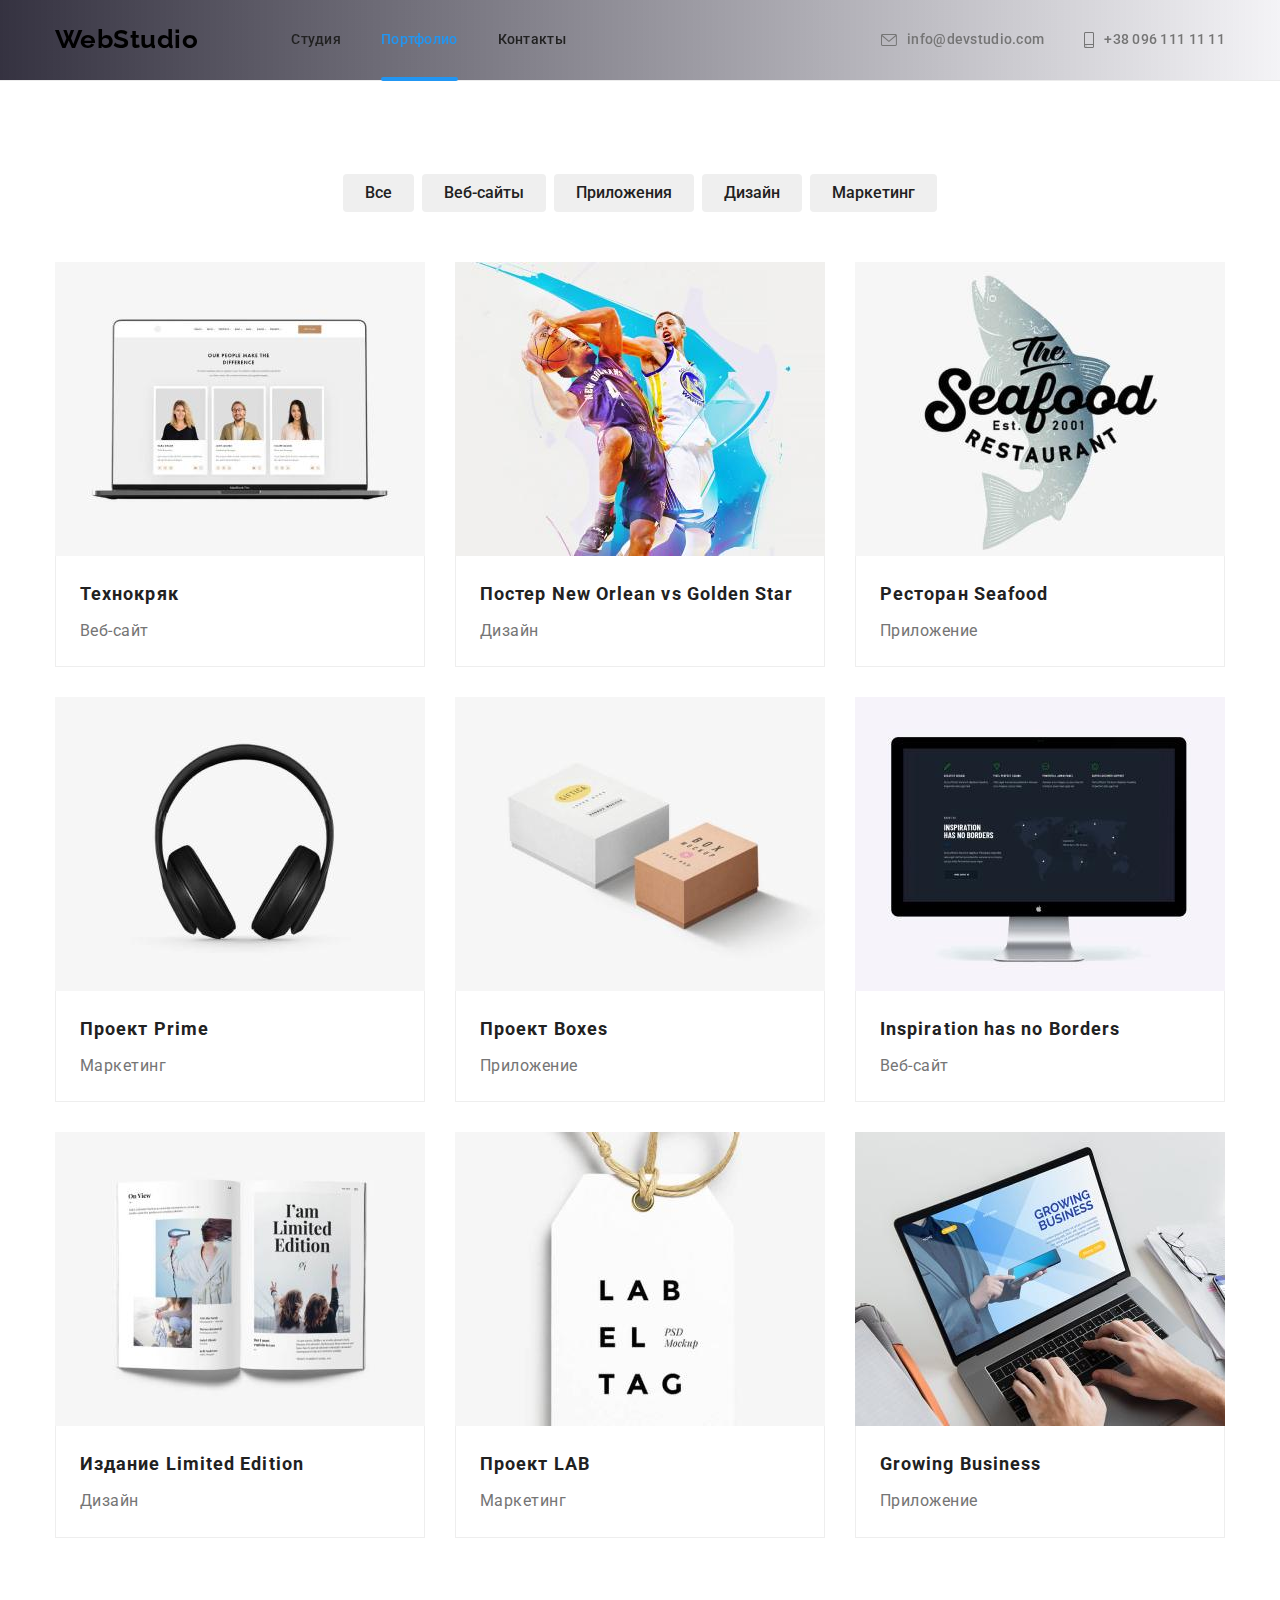
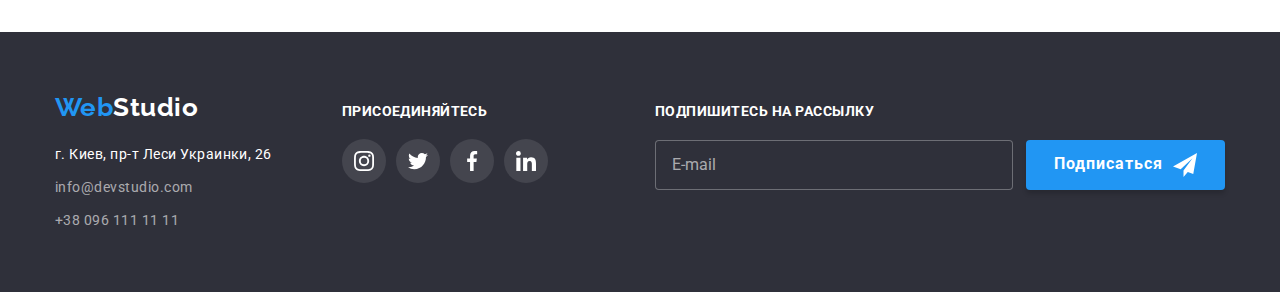
==== commit ff945cca: "last changes" ====
--- a/portfolio.html
+++ b/portfolio.html
@@ -47,8 +47,6 @@
         <main>
             <!-- job-options -->
             <section class="work">
-                <!-- спрятать -->
-                <h1 class="visually-hidden">job-options</h1>
                 <div class="container">
                     <ul class="work-buttons">
                         <li class="work-buttons__item"><button type="button" class="work-buttons__examples">Все</button>
@@ -251,7 +249,6 @@
                                     <h2 class="work-list__title">Growing Business</h2>
                                     <p class="work-list__text">Приложение</p>
                                 </div>
-
                             </a>
                         </li>
                     </ul>
@@ -261,7 +258,7 @@
         <footer class="footer">
             <div class="footer__container">
                 <div class="adress">
-                    <a href="/index.html" lang="en" class="adress__logo"><span class="logo__accent">Web</span>Studio</a>
+                    <a href="/index.html" lang="en" class="adress__logo"><span class="color-accent">Web</span>Studio</a>
                     <address class="adress__box">
                         <ul class="adress__list">
                             <li class="adress__item"><a class="adress__map" href="https://cutt.ly/HHQWCcf"
--- a/css/portfolio.min.css
+++ b/css/portfolio.min.css
@@ -1 +1 @@
-/*! modern-normalize v1.1.0 | MIT License | https://github.com/sindresorhus/modern-normalize */*,::before,::after{-webkit-box-sizing:border-box;box-sizing:border-box}html{line-height:1.15;-webkit-text-size-adjust:100%;-moz-tab-size:4;-o-tab-size:4;tab-size:4}body{margin:0;font-family:system-ui,-apple-system,"Segoe UI",Roboto,Helvetica,Arial,sans-serif,"Apple Color Emoji","Segoe UI Emoji"}hr{height:0;color:inherit}abbr[title]{-webkit-text-decoration:underline dotted;text-decoration:underline dotted}b,strong{font-weight:bolder}code,kbd,samp,pre{font-family:ui-monospace,SFMono-Regular,Consolas,"Liberation Mono",Menlo,monospace;font-size:1em}small{font-size:80%}sub,sup{font-size:75%;line-height:0;position:relative;vertical-align:baseline}sub{bottom:-0.25em}sup{top:-0.5em}table{text-indent:0;border-color:inherit}button,input,optgroup,select,textarea{font-family:inherit;font-size:100%;line-height:1.15;margin:0}button,select{text-transform:none}button,[type=button],[type=reset],[type=submit]{-webkit-appearance:button}::-moz-focus-inner{border-style:none;padding:0}:-moz-focusring{outline:1px dotted ButtonText}:-moz-ui-invalid{box-shadow:none}legend{padding:0}progress{vertical-align:baseline}::-webkit-inner-spin-button,::-webkit-outer-spin-button{height:auto}[type=search]{-webkit-appearance:textfield;outline-offset:-2px}::-webkit-search-decoration{-webkit-appearance:none}::-webkit-file-upload-button{-webkit-appearance:button;font:inherit}summary{display:list-item}.visually-hidden{position:absolute;white-space:nowrap;width:1px;height:1px;overflow:hidden;border:0;padding:0;clip:rect(0 0 0 0);-webkit-clip-path:inset(50%);clip-path:inset(50%);margin:-1px}.subscribe__list,.adress__list,.contacts,.navigation__list{list-style:none;padding:0;margin:0}.footer__container,.work,.header__container{width:1200px;padding:0 15px;margin:0 auto}.work-buttons__examples{border:1px;cursor:pointer;border-radius:4px;font-size:16px}.adress__link,.adress__map{color:rgba(255,255,255,.6);font-style:normal;font-size:14px;line-height:1.7;text-decoration:none}li,input,a,button,textarea{outline:rgba(0,0,0,0)}h1,h2,h3,p{margin-top:0;margin-bottom:0}img,svg{display:block}textarea{resize:none}@-webkit-keyframes changeBgGradient{0%{background-image:-webkit-gradient(linear, left top, right top, from(rgba(47, 48, 58, 0.4)), to(rgba(47, 48, 58, 0.4))),url(../images/hero-img.jpg);background-image:linear-gradient(to right, rgba(47, 48, 58, 0.4), rgba(47, 48, 58, 0.4)),url(../images/hero-img.jpg)}46%{background-image:-webkit-gradient(linear, left top, right top, from(rgba(47, 48, 58, 0.4)), to(rgba(47, 48, 58, 0.4))),url(../images/hero-img.jpg);background-image:linear-gradient(to right, rgba(47, 48, 58, 0.4), rgba(47, 48, 58, 0.4)),url(../images/hero-img.jpg)}47%{background-image:-webkit-gradient(linear, left top, right top, color-stop(25%, rgba(255, 255, 255, 0.1)), to(rgba(47, 48, 58, 0.4))),url(../images/hero-img.jpg);background-image:linear-gradient(to right, rgba(255, 255, 255, 0.1) 25%, rgba(47, 48, 58, 0.4)),url(../images/hero-img.jpg)}48%{background-image:-webkit-gradient(linear, left top, right top, from(rgba(255, 255, 255, 0.1)), to(rgba(47, 48, 58, 0.4))),url(../images/hero-img.jpg);background-image:linear-gradient(to right, rgba(255, 255, 255, 0.1), rgba(47, 48, 58, 0.4)),url(../images/hero-img.jpg)}49%{background-image:-webkit-gradient(linear, left top, right top, color-stop(75%, rgba(255, 255, 255, 0.1)), to(rgba(47, 48, 58, 0.4))),url(../images/hero-img.jpg);background-image:linear-gradient(to right, rgba(255, 255, 255, 0.1) 75%, rgba(47, 48, 58, 0.4)),url(../images/hero-img.jpg)}50%{background-image:-webkit-gradient(linear, left top, right top, from(rgba(255, 255, 255, 0.1)), to(rgba(255, 255, 255, 0.1))),url(../images/hero-img.jpg);background-image:linear-gradient(to right, rgba(255, 255, 255, 0.1), rgba(255, 255, 255, 0.1)),url(../images/hero-img.jpg)}51%{background-image:-webkit-gradient(linear, left top, right top, color-stop(25%, rgba(47, 48, 58, 0.4)), to(rgba(255, 255, 255, 0.1))),url(../images/hero-img.jpg);background-image:linear-gradient(to right, rgba(47, 48, 58, 0.4) 25%, rgba(255, 255, 255, 0.1)),url(../images/hero-img.jpg)}52%{background-image:-webkit-gradient(linear, left top, right top, from(rgba(47, 48, 58, 0.4)), to(rgba(255, 255, 255, 0.1))),url(../images/hero-img.jpg);background-image:linear-gradient(to right, rgba(47, 48, 58, 0.4), rgba(255, 255, 255, 0.1)),url(../images/hero-img.jpg)}53%{background-image:-webkit-gradient(linear, left top, right top, color-stop(75%, rgba(47, 48, 58, 0.4)), to(rgba(255, 255, 255, 0.1))),url(../images/hero-img.jpg);background-image:linear-gradient(to right, rgba(47, 48, 58, 0.4) 75%, rgba(255, 255, 255, 0.1)),url(../images/hero-img.jpg)}54%{background-image:-webkit-gradient(linear, left top, right top, from(rgba(47, 48, 58, 0.4)), to(rgba(47, 48, 58, 0.4))),url(../images/hero-img.jpg);background-image:linear-gradient(to right, rgba(47, 48, 58, 0.4), rgba(47, 48, 58, 0.4)),url(../images/hero-img.jpg)}100%{background-image:-webkit-gradient(linear, left top, right top, from(rgba(47, 48, 58, 0.4)), to(rgba(47, 48, 58, 0.4))),url(../images/hero-img.jpg);background-image:linear-gradient(to right, rgba(47, 48, 58, 0.4), rgba(47, 48, 58, 0.4)),url(../images/hero-img.jpg)}}@keyframes changeBgGradient{0%{background-image:-webkit-gradient(linear, left top, right top, from(rgba(47, 48, 58, 0.4)), to(rgba(47, 48, 58, 0.4))),url(../images/hero-img.jpg);background-image:linear-gradient(to right, rgba(47, 48, 58, 0.4), rgba(47, 48, 58, 0.4)),url(../images/hero-img.jpg)}46%{background-image:-webkit-gradient(linear, left top, right top, from(rgba(47, 48, 58, 0.4)), to(rgba(47, 48, 58, 0.4))),url(../images/hero-img.jpg);background-image:linear-gradient(to right, rgba(47, 48, 58, 0.4), rgba(47, 48, 58, 0.4)),url(../images/hero-img.jpg)}47%{background-image:-webkit-gradient(linear, left top, right top, color-stop(25%, rgba(255, 255, 255, 0.1)), to(rgba(47, 48, 58, 0.4))),url(../images/hero-img.jpg);background-image:linear-gradient(to right, rgba(255, 255, 255, 0.1) 25%, rgba(47, 48, 58, 0.4)),url(../images/hero-img.jpg)}48%{background-image:-webkit-gradient(linear, left top, right top, from(rgba(255, 255, 255, 0.1)), to(rgba(47, 48, 58, 0.4))),url(../images/hero-img.jpg);background-image:linear-gradient(to right, rgba(255, 255, 255, 0.1), rgba(47, 48, 58, 0.4)),url(../images/hero-img.jpg)}49%{background-image:-webkit-gradient(linear, left top, right top, color-stop(75%, rgba(255, 255, 255, 0.1)), to(rgba(47, 48, 58, 0.4))),url(../images/hero-img.jpg);background-image:linear-gradient(to right, rgba(255, 255, 255, 0.1) 75%, rgba(47, 48, 58, 0.4)),url(../images/hero-img.jpg)}50%{background-image:-webkit-gradient(linear, left top, right top, from(rgba(255, 255, 255, 0.1)), to(rgba(255, 255, 255, 0.1))),url(../images/hero-img.jpg);background-image:linear-gradient(to right, rgba(255, 255, 255, 0.1), rgba(255, 255, 255, 0.1)),url(../images/hero-img.jpg)}51%{background-image:-webkit-gradient(linear, left top, right top, color-stop(25%, rgba(47, 48, 58, 0.4)), to(rgba(255, 255, 255, 0.1))),url(../images/hero-img.jpg);background-image:linear-gradient(to right, rgba(47, 48, 58, 0.4) 25%, rgba(255, 255, 255, 0.1)),url(../images/hero-img.jpg)}52%{background-image:-webkit-gradient(linear, left top, right top, from(rgba(47, 48, 58, 0.4)), to(rgba(255, 255, 255, 0.1))),url(../images/hero-img.jpg);background-image:linear-gradient(to right, rgba(47, 48, 58, 0.4), rgba(255, 255, 255, 0.1)),url(../images/hero-img.jpg)}53%{background-image:-webkit-gradient(linear, left top, right top, color-stop(75%, rgba(47, 48, 58, 0.4)), to(rgba(255, 255, 255, 0.1))),url(../images/hero-img.jpg);background-image:linear-gradient(to right, rgba(47, 48, 58, 0.4) 75%, rgba(255, 255, 255, 0.1)),url(../images/hero-img.jpg)}54%{background-image:-webkit-gradient(linear, left top, right top, from(rgba(47, 48, 58, 0.4)), to(rgba(47, 48, 58, 0.4))),url(../images/hero-img.jpg);background-image:linear-gradient(to right, rgba(47, 48, 58, 0.4), rgba(47, 48, 58, 0.4)),url(../images/hero-img.jpg)}100%{background-image:-webkit-gradient(linear, left top, right top, from(rgba(47, 48, 58, 0.4)), to(rgba(47, 48, 58, 0.4))),url(../images/hero-img.jpg);background-image:linear-gradient(to right, rgba(47, 48, 58, 0.4), rgba(47, 48, 58, 0.4)),url(../images/hero-img.jpg)}}@-webkit-keyframes changeColor{0%{color:#fff}92%{color:#fff}94%{color:#2196f3}96%{color:#fff}98%{color:#2196f3}100%{color:#fff}}@keyframes changeColor{0%{color:#fff}92%{color:#fff}94%{color:#2196f3}96%{color:#fff}98%{color:#2196f3}100%{color:#fff}}@-webkit-keyframes changeIconPosition{0%{-webkit-transform:translate(0, 0) scale(1);transform:translate(0, 0) scale(1)}50%{-webkit-transform:translate(50px, -50px) scale(0.1);transform:translate(50px, -50px) scale(0.1);opacity:0}60%{-webkit-transform:translate(-50px, 50px) scale(2);transform:translate(-50px, 50px) scale(2);opacity:0}100%{-webkit-transform:translate(0, 0) scale(1);transform:translate(0, 0) scale(1)}}@keyframes changeIconPosition{0%{-webkit-transform:translate(0, 0) scale(1);transform:translate(0, 0) scale(1)}50%{-webkit-transform:translate(50px, -50px) scale(0.1);transform:translate(50px, -50px) scale(0.1);opacity:0}60%{-webkit-transform:translate(-50px, 50px) scale(2);transform:translate(-50px, 50px) scale(2);opacity:0}100%{-webkit-transform:translate(0, 0) scale(1);transform:translate(0, 0) scale(1)}}@-webkit-keyframes formWordAccent{0%{color:#2196f3}50%{color:#ffd500}100%{color:#2196f3}}@keyframes formWordAccent{0%{color:#2196f3}50%{color:#ffd500}100%{color:#2196f3}}@-webkit-keyframes helpIcon{0%{opacity:0;-webkit-transform:scale(0.8);transform:scale(0.8)}5%{opacity:1;-webkit-transform:scale(1.2);transform:scale(1.2)}10%{opacity:1;-webkit-transform:scale(1);transform:scale(1)}90%{opacity:1;-webkit-transform:scale(1);transform:scale(1)}95%{opacity:1;-webkit-transform:scale(1.2);transform:scale(1.2)}100%{opacity:0;-webkit-transform:scale(0.8);transform:scale(0.8)}}@keyframes helpIcon{0%{opacity:0;-webkit-transform:scale(0.8);transform:scale(0.8)}5%{opacity:1;-webkit-transform:scale(1.2);transform:scale(1.2)}10%{opacity:1;-webkit-transform:scale(1);transform:scale(1)}90%{opacity:1;-webkit-transform:scale(1);transform:scale(1)}95%{opacity:1;-webkit-transform:scale(1.2);transform:scale(1.2)}100%{opacity:0;-webkit-transform:scale(0.8);transform:scale(0.8)}}.page{color:#212121;font-family:Roboto,sans-serif;letter-spacing:.03em;padding-top:80px}.header{position:fixed;top:0;left:0;width:100%;border-bottom:1px solid #ececec;background:-webkit-gradient(linear, left top, right top, from(rgba(31, 28, 44, 0.9)), to(rgba(146, 141, 171, 0.1)));background:linear-gradient(to right, rgba(31, 28, 44, 0.9), rgba(146, 141, 171, 0.1))}.header__container{display:-webkit-box;display:-ms-flexbox;display:flex;-webkit-box-align:center;-ms-flex-align:center;align-items:center;margin:0 auto}.logo{text-decoration:none;padding:24px 0;margin-right:93px;color:#000;font-family:Raleway;font-weight:700;font-size:26px;line-height:1.2}.logo__accent-word{color:#2196f3}.navigation__list{display:-webkit-box;display:-ms-flexbox;display:flex;margin:0;padding:22px 0}.navigation__item:not(:last-child),.contacts__item:not(:last-child){margin-right:40px}.navigation__link{position:relative;display:block;padding:10px 0;color:#212121;letter-spacing:.02em;font-weight:500;font-size:14px;line-height:1.14;text-decoration:none;-webkit-transition:color 500ms cubic-bezier(0.4, 0, 0.2, 1);transition:color 500ms cubic-bezier(0.4, 0, 0.2, 1)}.navigation__link:hover,.navigation__link:focus{color:#2196f3}.navigation__link--current{color:#2196f3}.navigation__link--current::after{content:"";position:absolute;display:block;left:0;bottom:-23px;width:100%;height:4px;border-radius:2px;background-color:#2196f3}.contacts{display:-webkit-box;display:-ms-flexbox;display:flex;margin:0;margin-left:auto;padding:22px 0}.contacts__link{display:-webkit-box;display:-ms-flexbox;display:flex;-webkit-box-align:center;-ms-flex-align:center;align-items:center;padding:10px 0;color:#757575;letter-spacing:.02em;font-weight:500;font-size:14px;line-height:1.14;text-decoration:none;-webkit-transition:color 500ms cubic-bezier(0.4, 0, 0.2, 1);transition:color 500ms cubic-bezier(0.4, 0, 0.2, 1)}.contacts__link:hover,.contacts__link:focus{color:#2196f3}.contacts__icon{display:block;margin-right:10px;fill:#757575;-webkit-transition:fill 500ms cubic-bezier(0.4, 0, 0.2, 1);transition:fill 500ms cubic-bezier(0.4, 0, 0.2, 1)}.contacts__link:hover .contacts__icon,.contacts__link:focus .contacts__icon{fill:#2196f3}.work{padding:94px 0}.work-buttons{list-style:none;padding:0;margin:0;display:-webkit-box;display:-ms-flexbox;display:flex;-webkit-box-pack:center;-ms-flex-pack:center;justify-content:center;margin-bottom:50px}.work-buttons__item:not(:last-child){margin-right:8px}.work-buttons__examples{padding:6px 22px;color:#212121;font-weight:500;line-height:1.6;-webkit-transition:color 500ms cubic-bezier(0.4, 0, 0.2, 1),background-color 500ms cubic-bezier(0.4, 0, 0.2, 1),-webkit-box-shadow 500ms cubic-bezier(0.4, 0, 0.2, 1);transition:color 500ms cubic-bezier(0.4, 0, 0.2, 1),background-color 500ms cubic-bezier(0.4, 0, 0.2, 1),-webkit-box-shadow 500ms cubic-bezier(0.4, 0, 0.2, 1);transition:color 500ms cubic-bezier(0.4, 0, 0.2, 1),box-shadow 500ms cubic-bezier(0.4, 0, 0.2, 1),background-color 500ms cubic-bezier(0.4, 0, 0.2, 1);transition:color 500ms cubic-bezier(0.4, 0, 0.2, 1),box-shadow 500ms cubic-bezier(0.4, 0, 0.2, 1),background-color 500ms cubic-bezier(0.4, 0, 0.2, 1),-webkit-box-shadow 500ms cubic-bezier(0.4, 0, 0.2, 1)}.work-buttons__examples:hover,.work-buttons__examples:focus{color:#fff;background-color:#2196f3;-webkit-box-shadow:0px 3px 1px rgba(0,0,0,.1),0px 1px 2px rgba(0,0,0,.08),0px 2px 2px rgba(0,0,0,.12);box-shadow:0px 3px 1px rgba(0,0,0,.1),0px 1px 2px rgba(0,0,0,.08),0px 2px 2px rgba(0,0,0,.12)}.work-list{list-style:none;margin:0;padding:0;display:-webkit-box;display:-ms-flexbox;display:flex;-ms-flex-wrap:wrap;flex-wrap:wrap}.work-list__box{width:370px;margin-right:30px;margin-bottom:30px}.work-list__box:nth-child(3n){margin-right:0}.work-list__box:nth-last-child(-n+3){margin-bottom:0}.work-list__link{display:block;text-decoration:none;-webkit-transition:-webkit-box-shadow 500ms cubic-bezier(0.4, 0, 0.2, 1);transition:-webkit-box-shadow 500ms cubic-bezier(0.4, 0, 0.2, 1);transition:box-shadow 500ms cubic-bezier(0.4, 0, 0.2, 1);transition:box-shadow 500ms cubic-bezier(0.4, 0, 0.2, 1), -webkit-box-shadow 500ms cubic-bezier(0.4, 0, 0.2, 1)}.work-list__link:hover,.work-list__link:focus{-webkit-box-shadow:0px 1px 1px rgba(0,0,0,.12),0px 4px 4px rgba(0,0,0,.06),1px 4px 6px rgba(0,0,0,.16);box-shadow:0px 1px 1px rgba(0,0,0,.12),0px 4px 4px rgba(0,0,0,.06),1px 4px 6px rgba(0,0,0,.16)}.work-list__thumb{position:relative;overflow:hidden;-webkit-perspective:600px;perspective:600px}.work-list__image{-webkit-transform:rotateX(0);transform:rotateX(0);-webkit-transition:-webkit-transform 500ms linear;transition:-webkit-transform 500ms linear;transition:transform 500ms linear;transition:transform 500ms linear, -webkit-transform 500ms linear}.work-list__link:hover .work-list__image,.work-list__link:focus .work-list__image{-webkit-transform:rotateX(360deg);transform:rotateX(360deg)}.work-list__info{position:absolute;-webkit-box-pack:center;-ms-flex-pack:center;justify-content:center;pointer-events:none;left:0;bottom:0;width:100%;height:100%;padding:63px 24px;background:rgba(33,150,243,.9019607843);opacity:0;-webkit-transform:translateY(100%);transform:translateY(100%);-webkit-transition:opacity 500ms cubic-bezier(0.4, 0, 0.2, 1) 250ms,-webkit-transform 500ms cubic-bezier(0.4, 0, 0.2, 1) 250ms;transition:opacity 500ms cubic-bezier(0.4, 0, 0.2, 1) 250ms,-webkit-transform 500ms cubic-bezier(0.4, 0, 0.2, 1) 250ms;transition:transform 500ms cubic-bezier(0.4, 0, 0.2, 1) 250ms,opacity 500ms cubic-bezier(0.4, 0, 0.2, 1) 250ms;transition:transform 500ms cubic-bezier(0.4, 0, 0.2, 1) 250ms,opacity 500ms cubic-bezier(0.4, 0, 0.2, 1) 250ms,-webkit-transform 500ms cubic-bezier(0.4, 0, 0.2, 1) 250ms}.work-list__link:hover .work-list__info,.work-list__link:focus .work-list__info{-webkit-transform:translateY(0);transform:translateY(0);opacity:1}.work-list__info-text{font-weight:400;font-size:18px;line-height:1.56;letter-spacing:.03em;color:#fff;opacity:0;-webkit-transition:opacity 500ms cubic-bezier(0.4, 0, 0.2, 1) 500ms;transition:opacity 500ms cubic-bezier(0.4, 0, 0.2, 1) 500ms}.work-list__link:hover .work-list__info-text,.work-list__link:focus .work-list__info-text{opacity:1}.work-list__description{border:1px solid #eee;border-top:0;padding:20px 24px}.work-list__title{margin-bottom:4px;letter-spacing:.06em;color:#212121;font-size:18px;line-height:2}.work-list__text{color:#757575;font-size:16px;line-height:1.9}.footer{padding:60px 0;color:#fff;background-color:#2f303a}.footer__container{display:-webkit-box;display:-ms-flexbox;display:flex;-webkit-box-align:baseline;-ms-flex-align:baseline;align-items:baseline}.adress{margin-right:70px}.adress__logo{color:#fff;font-family:Raleway;font-weight:700;font-size:26px;line-height:1.2;text-decoration:none}.logo__accent{color:#2196f3}.adress__box{margin-top:20px}.adress__item:not(:last-child){margin-bottom:9px}.adress__map{color:#fff}.subscribe__title{color:#fff;font-weight:700;font-size:14px;line-height:16px;letter-spacing:.03em;text-transform:uppercase;margin-bottom:20px}.subscribe__list{display:-webkit-box;display:-ms-flexbox;display:flex;-webkit-box-align:center;-ms-flex-align:center;align-items:center;-webkit-box-pack:center;-ms-flex-pack:center;justify-content:center}.subscribe__item{margin-bottom:9px}.subscribe__item:not(:first-child){margin-left:10px}.subscribe__link{display:-webkit-box;display:-ms-flexbox;display:flex;-webkit-box-align:center;-ms-flex-align:center;align-items:center;-webkit-box-pack:center;-ms-flex-pack:center;justify-content:center;background-color:rgba(255,255,255,.1);width:44px;height:44px;border-radius:50%;-webkit-transition:background-color 500ms cubic-bezier(0.4, 0, 0.2, 1);transition:background-color 500ms cubic-bezier(0.4, 0, 0.2, 1)}.subscribe__link:hover,.subscribe__link:focus{background-color:#2196f3}.subscribe__icon{fill:#fff;-webkit-transition:fill 500ms cubic-bezier(0.4, 0, 0.2, 1);transition:fill 500ms cubic-bezier(0.4, 0, 0.2, 1)}.action-form{position:relative;width:570px;height:86px;margin-left:auto}.action-form__field{display:-webkit-box;display:-ms-flexbox;display:flex;-webkit-box-orient:vertical;-webkit-box-direction:normal;-ms-flex-direction:column;flex-direction:column;font-weight:700;font-size:14px;line-height:1.14;text-transform:uppercase;color:#fff}.action-form__label{margin-bottom:20px}.action-form__mail{width:358px;height:50px;padding:15px 0 15px 16px;background-color:#2f303a;color:#fff;border:1px solid rgba(255,255,255,.3);border-radius:4px;cursor:pointer;-webkit-transition:border 500ms cubic-bezier(0.4, 0, 0.2, 1);transition:border 500ms cubic-bezier(0.4, 0, 0.2, 1)}.action-form__mail::-webkit-input-placeholder{font-size:16px;line-height:1.25;color:rgba(255,255,255,.6)}.action-form__mail::-moz-placeholder{font-size:16px;line-height:1.25;color:rgba(255,255,255,.6)}.action-form__mail:-ms-input-placeholder{font-size:16px;line-height:1.25;color:rgba(255,255,255,.6)}.action-form__mail::-ms-input-placeholder{font-size:16px;line-height:1.25;color:rgba(255,255,255,.6)}.action-form__mail::placeholder{font-size:16px;line-height:1.25;color:rgba(255,255,255,.6)}.action-form__mail:hover,.action-form__mail:focus{border:1px solid #fff}.action-form__mail:not(:-moz-placeholder-shown):required:valid{border-color:#4caf50}.action-form__mail:not(:-ms-input-placeholder):required:valid{border-color:#4caf50}.action-form__mail:not(:placeholder-shown):required:valid{border-color:#4caf50}.action-form__mail:not(:-moz-placeholder-shown):required:invalid{border-color:#f44336}.action-form__mail:not(:-ms-input-placeholder):required:invalid{border-color:#f44336}.action-form__mail:not(:placeholder-shown):required:invalid{border-color:#f44336}.action-form__button{display:-webkit-box;display:-ms-flexbox;display:flex;position:absolute;-webkit-box-align:center;-ms-flex-align:center;align-items:center;text-align:center;cursor:pointer;bottom:0;right:0;height:50px;padding:10px 28px;font-weight:700;font-size:16px;line-height:1.8;letter-spacing:.06em;color:#fff;background-color:#2196f3;-webkit-box-shadow:0px 4px 4px rgba(0,0,0,.15);box-shadow:0px 4px 4px rgba(0,0,0,.15);border-radius:4px;border:1px;-webkit-transition:background-color 500ms cubic-bezier(0.4, 0, 0.2, 1);transition:background-color 500ms cubic-bezier(0.4, 0, 0.2, 1)}.action-form__button:hover,.action-form__button:focus{background-color:#188ce8}.action-form__button::after{content:"";display:inline-block;width:24px;height:24px;background-image:url(../images/modal-theme-icons/icon-send.svg);background-size:contain;margin-left:10px;-webkit-transform:translate(0, 0) scale(1);transform:translate(0, 0) scale(1);-webkit-transition:-webkit-transform 500ms cubic-bezier(0.4, 0, 0.2, 1);transition:-webkit-transform 500ms cubic-bezier(0.4, 0, 0.2, 1);transition:transform 500ms cubic-bezier(0.4, 0, 0.2, 1);transition:transform 500ms cubic-bezier(0.4, 0, 0.2, 1), -webkit-transform 500ms cubic-bezier(0.4, 0, 0.2, 1)}.action-form__button:hover::after,.action-form__button:focus::after{-webkit-animation:changeIconPosition 2000ms ease;animation:changeIconPosition 2000ms ease}.help{position:fixed;right:5%;bottom:20%}.help__link{display:block;width:75px;height:75px;border-radius:50%;-webkit-box-shadow:inset 0 0 10px 5px rgba(0,0,0,.15);box-shadow:inset 0 0 10px 5px rgba(0,0,0,.15);background-image:url(../images/goit.jpg);background-size:contain;background-position:center;-webkit-animation-name:helpIcon;animation-name:helpIcon;-webkit-animation-timing-function:linear;animation-timing-function:linear;-webkit-animation-duration:10000ms;animation-duration:10000ms;-webkit-animation-delay:2500ms;animation-delay:2500ms;-webkit-animation-fill-mode:forwards;animation-fill-mode:forwards;opacity:0;-webkit-transform:scale(1);transform:scale(1)}.help__tip{display:-webkit-inline-box;display:-ms-inline-flexbox;display:inline-flex;position:absolute;background-color:#fff;border:1px dashed #2f303a;border-radius:10px;padding:10px;max-width:100px;font-size:14px;line-height:1.71;letter-spacing:.03em;color:#212121;left:-50%;top:-130%;pointer-events:none;-webkit-animation-name:helpIcon;animation-name:helpIcon;-webkit-animation-timing-function:linear;animation-timing-function:linear;-webkit-animation-duration:5000ms;animation-duration:5000ms;-webkit-animation-delay:5000ms;animation-delay:5000ms;-webkit-animation-fill-mode:forwards;animation-fill-mode:forwards;opacity:0;-webkit-transform:scale(1);transform:scale(1)}.help__tip::before,.help__tip::after{content:"";position:absolute;left:50%;bottom:-21px;border:10px solid rgba(0,0,0,0);border-top:10px dashed #2f303a}.help__tip::after{border-top:10px solid #fff;bottom:-20px}/*# sourceMappingURL=portfolio.min.css.map */+@import"https://fonts.googleapis.com/css2?family=Raleway:wght@700&family=Roboto:wght@400;500;700;900&display=swap";.container{width:1200px;padding:0 15px;margin:0 auto}.visually-hidden{position:absolute;white-space:nowrap;width:1px;height:1px;overflow:hidden;border:0;padding:0;clip:rect(0 0 0 0);-webkit-clip-path:inset(50%);clip-path:inset(50%);margin:-1px}.page{color:#212121;font-family:Roboto,sans-serif;letter-spacing:.03em;padding-top:80px}.color-accent{color:#2196f3}li,input,a,button,textarea{outline:rgba(0,0,0,0)}h1,h2,h3,p{margin-top:0;margin-bottom:0}img,svg{display:block}textarea{resize:none}.subscribe__list,.adress__list,.contacts,.navigation__list{list-style:none;padding:0;margin:0}.work{padding:94px 0}.footer__container,.header__container{width:1200px;padding:0 15px;margin:0 auto}.work-buttons__examples{border:1px;cursor:pointer;border-radius:4px;font-size:16px}.adress__link,.adress__map{color:rgba(255,255,255,.6);font-style:normal;font-size:14px;line-height:1.7;text-decoration:none}@-webkit-keyframes changeBgGradient{0%{background-image:-webkit-gradient(linear, left top, right top, from(rgba(47, 48, 58, 0.4)), to(rgba(47, 48, 58, 0.4))),url(../images/hero-img.jpg);background-image:linear-gradient(to right, rgba(47, 48, 58, 0.4), rgba(47, 48, 58, 0.4)),url(../images/hero-img.jpg)}46%{background-image:-webkit-gradient(linear, left top, right top, from(rgba(47, 48, 58, 0.4)), to(rgba(47, 48, 58, 0.4))),url(../images/hero-img.jpg);background-image:linear-gradient(to right, rgba(47, 48, 58, 0.4), rgba(47, 48, 58, 0.4)),url(../images/hero-img.jpg)}47%{background-image:-webkit-gradient(linear, left top, right top, color-stop(25%, rgba(255, 255, 255, 0.1)), to(rgba(47, 48, 58, 0.4))),url(../images/hero-img.jpg);background-image:linear-gradient(to right, rgba(255, 255, 255, 0.1) 25%, rgba(47, 48, 58, 0.4)),url(../images/hero-img.jpg)}48%{background-image:-webkit-gradient(linear, left top, right top, from(rgba(255, 255, 255, 0.1)), to(rgba(47, 48, 58, 0.4))),url(../images/hero-img.jpg);background-image:linear-gradient(to right, rgba(255, 255, 255, 0.1), rgba(47, 48, 58, 0.4)),url(../images/hero-img.jpg)}49%{background-image:-webkit-gradient(linear, left top, right top, color-stop(75%, rgba(255, 255, 255, 0.1)), to(rgba(47, 48, 58, 0.4))),url(../images/hero-img.jpg);background-image:linear-gradient(to right, rgba(255, 255, 255, 0.1) 75%, rgba(47, 48, 58, 0.4)),url(../images/hero-img.jpg)}50%{background-image:-webkit-gradient(linear, left top, right top, from(rgba(255, 255, 255, 0.1)), to(rgba(255, 255, 255, 0.1))),url(../images/hero-img.jpg);background-image:linear-gradient(to right, rgba(255, 255, 255, 0.1), rgba(255, 255, 255, 0.1)),url(../images/hero-img.jpg)}51%{background-image:-webkit-gradient(linear, left top, right top, color-stop(25%, rgba(47, 48, 58, 0.4)), to(rgba(255, 255, 255, 0.1))),url(../images/hero-img.jpg);background-image:linear-gradient(to right, rgba(47, 48, 58, 0.4) 25%, rgba(255, 255, 255, 0.1)),url(../images/hero-img.jpg)}52%{background-image:-webkit-gradient(linear, left top, right top, from(rgba(47, 48, 58, 0.4)), to(rgba(255, 255, 255, 0.1))),url(../images/hero-img.jpg);background-image:linear-gradient(to right, rgba(47, 48, 58, 0.4), rgba(255, 255, 255, 0.1)),url(../images/hero-img.jpg)}53%{background-image:-webkit-gradient(linear, left top, right top, color-stop(75%, rgba(47, 48, 58, 0.4)), to(rgba(255, 255, 255, 0.1))),url(../images/hero-img.jpg);background-image:linear-gradient(to right, rgba(47, 48, 58, 0.4) 75%, rgba(255, 255, 255, 0.1)),url(../images/hero-img.jpg)}54%{background-image:-webkit-gradient(linear, left top, right top, from(rgba(47, 48, 58, 0.4)), to(rgba(47, 48, 58, 0.4))),url(../images/hero-img.jpg);background-image:linear-gradient(to right, rgba(47, 48, 58, 0.4), rgba(47, 48, 58, 0.4)),url(../images/hero-img.jpg)}100%{background-image:-webkit-gradient(linear, left top, right top, from(rgba(47, 48, 58, 0.4)), to(rgba(47, 48, 58, 0.4))),url(../images/hero-img.jpg);background-image:linear-gradient(to right, rgba(47, 48, 58, 0.4), rgba(47, 48, 58, 0.4)),url(../images/hero-img.jpg)}}@keyframes changeBgGradient{0%{background-image:-webkit-gradient(linear, left top, right top, from(rgba(47, 48, 58, 0.4)), to(rgba(47, 48, 58, 0.4))),url(../images/hero-img.jpg);background-image:linear-gradient(to right, rgba(47, 48, 58, 0.4), rgba(47, 48, 58, 0.4)),url(../images/hero-img.jpg)}46%{background-image:-webkit-gradient(linear, left top, right top, from(rgba(47, 48, 58, 0.4)), to(rgba(47, 48, 58, 0.4))),url(../images/hero-img.jpg);background-image:linear-gradient(to right, rgba(47, 48, 58, 0.4), rgba(47, 48, 58, 0.4)),url(../images/hero-img.jpg)}47%{background-image:-webkit-gradient(linear, left top, right top, color-stop(25%, rgba(255, 255, 255, 0.1)), to(rgba(47, 48, 58, 0.4))),url(../images/hero-img.jpg);background-image:linear-gradient(to right, rgba(255, 255, 255, 0.1) 25%, rgba(47, 48, 58, 0.4)),url(../images/hero-img.jpg)}48%{background-image:-webkit-gradient(linear, left top, right top, from(rgba(255, 255, 255, 0.1)), to(rgba(47, 48, 58, 0.4))),url(../images/hero-img.jpg);background-image:linear-gradient(to right, rgba(255, 255, 255, 0.1), rgba(47, 48, 58, 0.4)),url(../images/hero-img.jpg)}49%{background-image:-webkit-gradient(linear, left top, right top, color-stop(75%, rgba(255, 255, 255, 0.1)), to(rgba(47, 48, 58, 0.4))),url(../images/hero-img.jpg);background-image:linear-gradient(to right, rgba(255, 255, 255, 0.1) 75%, rgba(47, 48, 58, 0.4)),url(../images/hero-img.jpg)}50%{background-image:-webkit-gradient(linear, left top, right top, from(rgba(255, 255, 255, 0.1)), to(rgba(255, 255, 255, 0.1))),url(../images/hero-img.jpg);background-image:linear-gradient(to right, rgba(255, 255, 255, 0.1), rgba(255, 255, 255, 0.1)),url(../images/hero-img.jpg)}51%{background-image:-webkit-gradient(linear, left top, right top, color-stop(25%, rgba(47, 48, 58, 0.4)), to(rgba(255, 255, 255, 0.1))),url(../images/hero-img.jpg);background-image:linear-gradient(to right, rgba(47, 48, 58, 0.4) 25%, rgba(255, 255, 255, 0.1)),url(../images/hero-img.jpg)}52%{background-image:-webkit-gradient(linear, left top, right top, from(rgba(47, 48, 58, 0.4)), to(rgba(255, 255, 255, 0.1))),url(../images/hero-img.jpg);background-image:linear-gradient(to right, rgba(47, 48, 58, 0.4), rgba(255, 255, 255, 0.1)),url(../images/hero-img.jpg)}53%{background-image:-webkit-gradient(linear, left top, right top, color-stop(75%, rgba(47, 48, 58, 0.4)), to(rgba(255, 255, 255, 0.1))),url(../images/hero-img.jpg);background-image:linear-gradient(to right, rgba(47, 48, 58, 0.4) 75%, rgba(255, 255, 255, 0.1)),url(../images/hero-img.jpg)}54%{background-image:-webkit-gradient(linear, left top, right top, from(rgba(47, 48, 58, 0.4)), to(rgba(47, 48, 58, 0.4))),url(../images/hero-img.jpg);background-image:linear-gradient(to right, rgba(47, 48, 58, 0.4), rgba(47, 48, 58, 0.4)),url(../images/hero-img.jpg)}100%{background-image:-webkit-gradient(linear, left top, right top, from(rgba(47, 48, 58, 0.4)), to(rgba(47, 48, 58, 0.4))),url(../images/hero-img.jpg);background-image:linear-gradient(to right, rgba(47, 48, 58, 0.4), rgba(47, 48, 58, 0.4)),url(../images/hero-img.jpg)}}@-webkit-keyframes changeColor{0%{color:#fff}92%{color:#fff}94%{color:#2196f3}96%{color:#fff}98%{color:#2196f3}100%{color:#fff}}@keyframes changeColor{0%{color:#fff}92%{color:#fff}94%{color:#2196f3}96%{color:#fff}98%{color:#2196f3}100%{color:#fff}}@-webkit-keyframes changeIconPosition{0%{-webkit-transform:translate(0, 0) scale(1);transform:translate(0, 0) scale(1)}50%{-webkit-transform:translate(50px, -50px) scale(0.1);transform:translate(50px, -50px) scale(0.1);opacity:0}60%{-webkit-transform:translate(-50px, 50px) scale(2);transform:translate(-50px, 50px) scale(2);opacity:0}100%{-webkit-transform:translate(0, 0) scale(1);transform:translate(0, 0) scale(1)}}@keyframes changeIconPosition{0%{-webkit-transform:translate(0, 0) scale(1);transform:translate(0, 0) scale(1)}50%{-webkit-transform:translate(50px, -50px) scale(0.1);transform:translate(50px, -50px) scale(0.1);opacity:0}60%{-webkit-transform:translate(-50px, 50px) scale(2);transform:translate(-50px, 50px) scale(2);opacity:0}100%{-webkit-transform:translate(0, 0) scale(1);transform:translate(0, 0) scale(1)}}@-webkit-keyframes formWordAccent{0%{color:#2196f3}50%{color:#ffd500}100%{color:#2196f3}}@keyframes formWordAccent{0%{color:#2196f3}50%{color:#ffd500}100%{color:#2196f3}}@-webkit-keyframes helpIcon{0%{opacity:0;-webkit-transform:scale(0.8);transform:scale(0.8)}5%{opacity:1;-webkit-transform:scale(1.2);transform:scale(1.2)}10%{opacity:1;-webkit-transform:scale(1);transform:scale(1)}90%{opacity:1;-webkit-transform:scale(1);transform:scale(1)}95%{opacity:1;-webkit-transform:scale(1.2);transform:scale(1.2)}100%{opacity:0;-webkit-transform:scale(0.8);transform:scale(0.8)}}@keyframes helpIcon{0%{opacity:0;-webkit-transform:scale(0.8);transform:scale(0.8)}5%{opacity:1;-webkit-transform:scale(1.2);transform:scale(1.2)}10%{opacity:1;-webkit-transform:scale(1);transform:scale(1)}90%{opacity:1;-webkit-transform:scale(1);transform:scale(1)}95%{opacity:1;-webkit-transform:scale(1.2);transform:scale(1.2)}100%{opacity:0;-webkit-transform:scale(0.8);transform:scale(0.8)}}/*! modern-normalize v1.1.0 | MIT License | https://github.com/sindresorhus/modern-normalize */*,::before,::after{-webkit-box-sizing:border-box;box-sizing:border-box}html{line-height:1.15;-webkit-text-size-adjust:100%;-moz-tab-size:4;-o-tab-size:4;tab-size:4}body{margin:0;font-family:system-ui,-apple-system,"Segoe UI",Roboto,Helvetica,Arial,sans-serif,"Apple Color Emoji","Segoe UI Emoji"}hr{height:0;color:inherit}abbr[title]{-webkit-text-decoration:underline dotted;text-decoration:underline dotted}b,strong{font-weight:bolder}code,kbd,samp,pre{font-family:ui-monospace,SFMono-Regular,Consolas,"Liberation Mono",Menlo,monospace;font-size:1em}small{font-size:80%}sub,sup{font-size:75%;line-height:0;position:relative;vertical-align:baseline}sub{bottom:-0.25em}sup{top:-0.5em}table{text-indent:0;border-color:inherit}button,input,optgroup,select,textarea{font-family:inherit;font-size:100%;line-height:1.15;margin:0}button,select{text-transform:none}button,[type=button],[type=reset],[type=submit]{-webkit-appearance:button}::-moz-focus-inner{border-style:none;padding:0}:-moz-focusring{outline:1px dotted ButtonText}:-moz-ui-invalid{box-shadow:none}legend{padding:0}progress{vertical-align:baseline}::-webkit-inner-spin-button,::-webkit-outer-spin-button{height:auto}[type=search]{-webkit-appearance:textfield;outline-offset:-2px}::-webkit-search-decoration{-webkit-appearance:none}::-webkit-file-upload-button{-webkit-appearance:button;font:inherit}summary{display:list-item}.header{position:fixed;top:0;left:0;width:100%;border-bottom:1px solid #ececec;background:-webkit-gradient(linear, left top, right top, from(rgba(31, 28, 44, 0.9)), to(rgba(146, 141, 171, 0.1)));background:linear-gradient(to right, rgba(31, 28, 44, 0.9), rgba(146, 141, 171, 0.1));z-index:2}.header__container{display:-webkit-box;display:-ms-flexbox;display:flex;-webkit-box-align:center;-ms-flex-align:center;align-items:center;margin:0 auto}.logo{text-decoration:none;padding:24px 0;margin-right:93px;color:#000;font-family:Raleway;font-weight:700;font-size:26px;line-height:1.2}.navigation__list{display:-webkit-box;display:-ms-flexbox;display:flex;margin:0;padding:22px 0}.navigation__item:not(:last-child){margin-right:40px}.navigation__link{position:relative;display:block;padding:10px 0;color:#212121;letter-spacing:.02em;font-weight:500;font-size:14px;line-height:1.14;text-decoration:none;-webkit-transition:color 500ms cubic-bezier(0.4, 0, 0.2, 1);transition:color 500ms cubic-bezier(0.4, 0, 0.2, 1)}.navigation__link:hover,.navigation__link:focus{color:#2196f3}.navigation__link--current{color:#2196f3}.navigation__link--current::after{content:"";position:absolute;display:block;left:0;bottom:-23px;width:100%;height:4px;border-radius:2px;background-color:#2196f3}.contacts{display:-webkit-box;display:-ms-flexbox;display:flex;margin:0;margin-left:auto;padding:22px 0}.contacts__link{display:-webkit-box;display:-ms-flexbox;display:flex;-webkit-box-align:center;-ms-flex-align:center;align-items:center;padding:10px 0;color:#757575;letter-spacing:.02em;font-weight:500;font-size:14px;line-height:1.14;text-decoration:none;-webkit-transition:color 500ms cubic-bezier(0.4, 0, 0.2, 1);transition:color 500ms cubic-bezier(0.4, 0, 0.2, 1)}.contacts__link:hover,.contacts__link:focus{color:#2196f3}.contacts__icon{display:block;margin-right:10px;fill:#757575;-webkit-transition:fill 500ms cubic-bezier(0.4, 0, 0.2, 1);transition:fill 500ms cubic-bezier(0.4, 0, 0.2, 1)}.contacts__link:hover .contacts__icon,.contacts__link:focus .contacts__icon{fill:#2196f3}.contacts__item:not(:last-child){margin-right:40px}.work-buttons{list-style:none;padding:0;margin:0;display:-webkit-box;display:-ms-flexbox;display:flex;-webkit-box-pack:center;-ms-flex-pack:center;justify-content:center;margin-bottom:50px}.work-buttons__item:not(:last-child){margin-right:8px}.work-buttons__examples{padding:6px 22px;color:#212121;font-weight:500;line-height:1.6;-webkit-transition:color 500ms cubic-bezier(0.4, 0, 0.2, 1),background-color 500ms cubic-bezier(0.4, 0, 0.2, 1),-webkit-box-shadow 500ms cubic-bezier(0.4, 0, 0.2, 1);transition:color 500ms cubic-bezier(0.4, 0, 0.2, 1),background-color 500ms cubic-bezier(0.4, 0, 0.2, 1),-webkit-box-shadow 500ms cubic-bezier(0.4, 0, 0.2, 1);transition:color 500ms cubic-bezier(0.4, 0, 0.2, 1),box-shadow 500ms cubic-bezier(0.4, 0, 0.2, 1),background-color 500ms cubic-bezier(0.4, 0, 0.2, 1);transition:color 500ms cubic-bezier(0.4, 0, 0.2, 1),box-shadow 500ms cubic-bezier(0.4, 0, 0.2, 1),background-color 500ms cubic-bezier(0.4, 0, 0.2, 1),-webkit-box-shadow 500ms cubic-bezier(0.4, 0, 0.2, 1)}.work-buttons__examples:hover,.work-buttons__examples:focus{color:#fff;background-color:#2196f3;-webkit-box-shadow:0px 3px 1px rgba(0,0,0,.1),0px 1px 2px rgba(0,0,0,.08),0px 2px 2px rgba(0,0,0,.12);box-shadow:0px 3px 1px rgba(0,0,0,.1),0px 1px 2px rgba(0,0,0,.08),0px 2px 2px rgba(0,0,0,.12)}.work-list{list-style:none;margin:0;padding:0;display:-webkit-box;display:-ms-flexbox;display:flex;-ms-flex-wrap:wrap;flex-wrap:wrap}.work-list__box{width:370px;margin-right:30px;margin-bottom:30px}.work-list__box:nth-child(3n){margin-right:0}.work-list__box:nth-last-child(-n+3){margin-bottom:0}.work-list__link{display:block;text-decoration:none;-webkit-transition:-webkit-box-shadow 500ms cubic-bezier(0.4, 0, 0.2, 1);transition:-webkit-box-shadow 500ms cubic-bezier(0.4, 0, 0.2, 1);transition:box-shadow 500ms cubic-bezier(0.4, 0, 0.2, 1);transition:box-shadow 500ms cubic-bezier(0.4, 0, 0.2, 1), -webkit-box-shadow 500ms cubic-bezier(0.4, 0, 0.2, 1)}.work-list__link:hover,.work-list__link:focus{-webkit-box-shadow:0px 1px 1px rgba(0,0,0,.12),0px 4px 4px rgba(0,0,0,.06),1px 4px 6px rgba(0,0,0,.16);box-shadow:0px 1px 1px rgba(0,0,0,.12),0px 4px 4px rgba(0,0,0,.06),1px 4px 6px rgba(0,0,0,.16)}.work-list__thumb{position:relative;overflow:hidden;-webkit-perspective:600px;perspective:600px}.work-list__image{-webkit-transform:rotateX(0);transform:rotateX(0);-webkit-transition:-webkit-transform 500ms linear;transition:-webkit-transform 500ms linear;transition:transform 500ms linear;transition:transform 500ms linear, -webkit-transform 500ms linear}.work-list__link:hover .work-list__image,.work-list__link:focus .work-list__image{-webkit-transform:rotateX(360deg);transform:rotateX(360deg)}.work-list__info{position:absolute;-webkit-box-pack:center;-ms-flex-pack:center;justify-content:center;pointer-events:none;left:0;bottom:0;width:100%;height:100%;padding:63px 24px;background:rgba(33,150,243,.9019607843);opacity:0;-webkit-transform:translateY(100%);transform:translateY(100%);-webkit-transition:opacity 500ms cubic-bezier(0.4, 0, 0.2, 1) 250ms,-webkit-transform 500ms cubic-bezier(0.4, 0, 0.2, 1) 250ms;transition:opacity 500ms cubic-bezier(0.4, 0, 0.2, 1) 250ms,-webkit-transform 500ms cubic-bezier(0.4, 0, 0.2, 1) 250ms;transition:transform 500ms cubic-bezier(0.4, 0, 0.2, 1) 250ms,opacity 500ms cubic-bezier(0.4, 0, 0.2, 1) 250ms;transition:transform 500ms cubic-bezier(0.4, 0, 0.2, 1) 250ms,opacity 500ms cubic-bezier(0.4, 0, 0.2, 1) 250ms,-webkit-transform 500ms cubic-bezier(0.4, 0, 0.2, 1) 250ms}.work-list__link:hover .work-list__info,.work-list__link:focus .work-list__info{-webkit-transform:translateY(0);transform:translateY(0);opacity:1}.work-list__info-text{font-weight:400;font-size:18px;line-height:1.56;letter-spacing:.03em;color:#fff;opacity:0;-webkit-transition:opacity 500ms cubic-bezier(0.4, 0, 0.2, 1) 500ms;transition:opacity 500ms cubic-bezier(0.4, 0, 0.2, 1) 500ms}.work-list__link:hover .work-list__info-text,.work-list__link:focus .work-list__info-text{opacity:1}.work-list__description{border:1px solid #eee;border-top:0;padding:20px 24px}.work-list__title{margin-bottom:4px;letter-spacing:.06em;color:#212121;font-size:18px;line-height:2}.work-list__text{color:#757575;font-size:16px;line-height:1.9}.footer{padding:60px 0;color:#fff;background-color:#2f303a}.footer__container{display:-webkit-box;display:-ms-flexbox;display:flex;-webkit-box-align:baseline;-ms-flex-align:baseline;align-items:baseline}.adress{margin-right:70px}.adress__logo{color:#fff;font-family:Raleway;font-weight:700;font-size:26px;line-height:1.2;text-decoration:none}.adress__box{margin-top:20px}.adress__item:not(:last-child){margin-bottom:9px}.adress__map{color:#fff}.subscribe__title{color:#fff;font-weight:700;font-size:14px;line-height:16px;letter-spacing:.03em;text-transform:uppercase;margin-bottom:20px}.subscribe__list{display:-webkit-box;display:-ms-flexbox;display:flex;-webkit-box-align:center;-ms-flex-align:center;align-items:center;-webkit-box-pack:center;-ms-flex-pack:center;justify-content:center}.subscribe__item{margin-bottom:9px}.subscribe__item:not(:first-child){margin-left:10px}.subscribe__link{display:-webkit-box;display:-ms-flexbox;display:flex;-webkit-box-align:center;-ms-flex-align:center;align-items:center;-webkit-box-pack:center;-ms-flex-pack:center;justify-content:center;background-color:rgba(255,255,255,.1);width:44px;height:44px;border-radius:50%;-webkit-transition:background-color 500ms cubic-bezier(0.4, 0, 0.2, 1);transition:background-color 500ms cubic-bezier(0.4, 0, 0.2, 1)}.subscribe__link:hover,.subscribe__link:focus{background-color:#2196f3}.subscribe__icon{fill:#fff;-webkit-transition:fill 500ms cubic-bezier(0.4, 0, 0.2, 1);transition:fill 500ms cubic-bezier(0.4, 0, 0.2, 1)}.action-form{position:relative;width:570px;height:86px;margin-left:auto}.action-form__field{display:-webkit-box;display:-ms-flexbox;display:flex;-webkit-box-orient:vertical;-webkit-box-direction:normal;-ms-flex-direction:column;flex-direction:column;font-weight:700;font-size:14px;line-height:1.14;text-transform:uppercase;color:#fff}.action-form__label{margin-bottom:20px}.action-form__mail{width:358px;height:50px;padding:15px 0 15px 16px;background-color:#2f303a;color:#fff;border:1px solid rgba(255,255,255,.3);border-radius:4px;cursor:pointer;-webkit-transition:border 500ms cubic-bezier(0.4, 0, 0.2, 1);transition:border 500ms cubic-bezier(0.4, 0, 0.2, 1)}.action-form__mail::-webkit-input-placeholder{font-size:16px;line-height:1.25;color:rgba(255,255,255,.6)}.action-form__mail::-moz-placeholder{font-size:16px;line-height:1.25;color:rgba(255,255,255,.6)}.action-form__mail:-ms-input-placeholder{font-size:16px;line-height:1.25;color:rgba(255,255,255,.6)}.action-form__mail::-ms-input-placeholder{font-size:16px;line-height:1.25;color:rgba(255,255,255,.6)}.action-form__mail::placeholder{font-size:16px;line-height:1.25;color:rgba(255,255,255,.6)}.action-form__mail:hover,.action-form__mail:focus{border:1px solid #fff}.action-form__mail:not(:-moz-placeholder-shown):required:valid{border-color:#4caf50}.action-form__mail:not(:-ms-input-placeholder):required:valid{border-color:#4caf50}.action-form__mail:not(:placeholder-shown):required:valid{border-color:#4caf50}.action-form__mail:not(:-moz-placeholder-shown):required:invalid{border-color:#f44336}.action-form__mail:not(:-ms-input-placeholder):required:invalid{border-color:#f44336}.action-form__mail:not(:placeholder-shown):required:invalid{border-color:#f44336}.action-form__button{display:-webkit-box;display:-ms-flexbox;display:flex;position:absolute;-webkit-box-align:center;-ms-flex-align:center;align-items:center;text-align:center;cursor:pointer;bottom:0;right:0;height:50px;padding:10px 28px;font-weight:700;font-size:16px;line-height:1.8;letter-spacing:.06em;color:#fff;background-color:#2196f3;-webkit-box-shadow:0px 4px 4px rgba(0,0,0,.15);box-shadow:0px 4px 4px rgba(0,0,0,.15);border-radius:4px;border:1px;-webkit-transition:background-color 500ms cubic-bezier(0.4, 0, 0.2, 1);transition:background-color 500ms cubic-bezier(0.4, 0, 0.2, 1)}.action-form__button:hover,.action-form__button:focus{background-color:#188ce8}.action-form__button::after{content:"";display:inline-block;width:24px;height:24px;background-image:url(../images/modal-theme-icons/icon-send.svg);background-size:contain;margin-left:10px;-webkit-transform:translate(0, 0) scale(1);transform:translate(0, 0) scale(1);-webkit-transition:-webkit-transform 500ms cubic-bezier(0.4, 0, 0.2, 1);transition:-webkit-transform 500ms cubic-bezier(0.4, 0, 0.2, 1);transition:transform 500ms cubic-bezier(0.4, 0, 0.2, 1);transition:transform 500ms cubic-bezier(0.4, 0, 0.2, 1), -webkit-transform 500ms cubic-bezier(0.4, 0, 0.2, 1)}.action-form__button:hover::after,.action-form__button:focus::after{-webkit-animation:changeIconPosition 2000ms ease;animation:changeIconPosition 2000ms ease}.help{position:fixed;right:5%;bottom:20%}.help__link{display:block;width:75px;height:75px;border-radius:50%;-webkit-box-shadow:inset 0 0 10px 5px rgba(0,0,0,.15);box-shadow:inset 0 0 10px 5px rgba(0,0,0,.15);background-image:url(../images/goit.jpg);background-size:contain;background-position:center;-webkit-animation-name:helpIcon;animation-name:helpIcon;-webkit-animation-timing-function:linear;animation-timing-function:linear;-webkit-animation-duration:10000ms;animation-duration:10000ms;-webkit-animation-delay:2500ms;animation-delay:2500ms;-webkit-animation-fill-mode:forwards;animation-fill-mode:forwards;opacity:0;-webkit-transform:scale(1);transform:scale(1)}.help__tip{display:-webkit-inline-box;display:-ms-inline-flexbox;display:inline-flex;position:absolute;background-color:#fff;border:1px dashed #2f303a;border-radius:10px;padding:10px;max-width:100px;font-size:14px;line-height:1.71;letter-spacing:.03em;color:#212121;left:-50%;top:-130%;pointer-events:none;-webkit-animation-name:helpIcon;animation-name:helpIcon;-webkit-animation-timing-function:linear;animation-timing-function:linear;-webkit-animation-duration:5000ms;animation-duration:5000ms;-webkit-animation-delay:5000ms;animation-delay:5000ms;-webkit-animation-fill-mode:forwards;animation-fill-mode:forwards;opacity:0;-webkit-transform:scale(1);transform:scale(1)}.help__tip::before,.help__tip::after{content:"";position:absolute;left:50%;bottom:-21px;border:10px solid rgba(0,0,0,0);border-top:10px dashed #2f303a}.help__tip::after{border-top:10px solid #fff;bottom:-20px}/*# sourceMappingURL=portfolio.min.css.map */